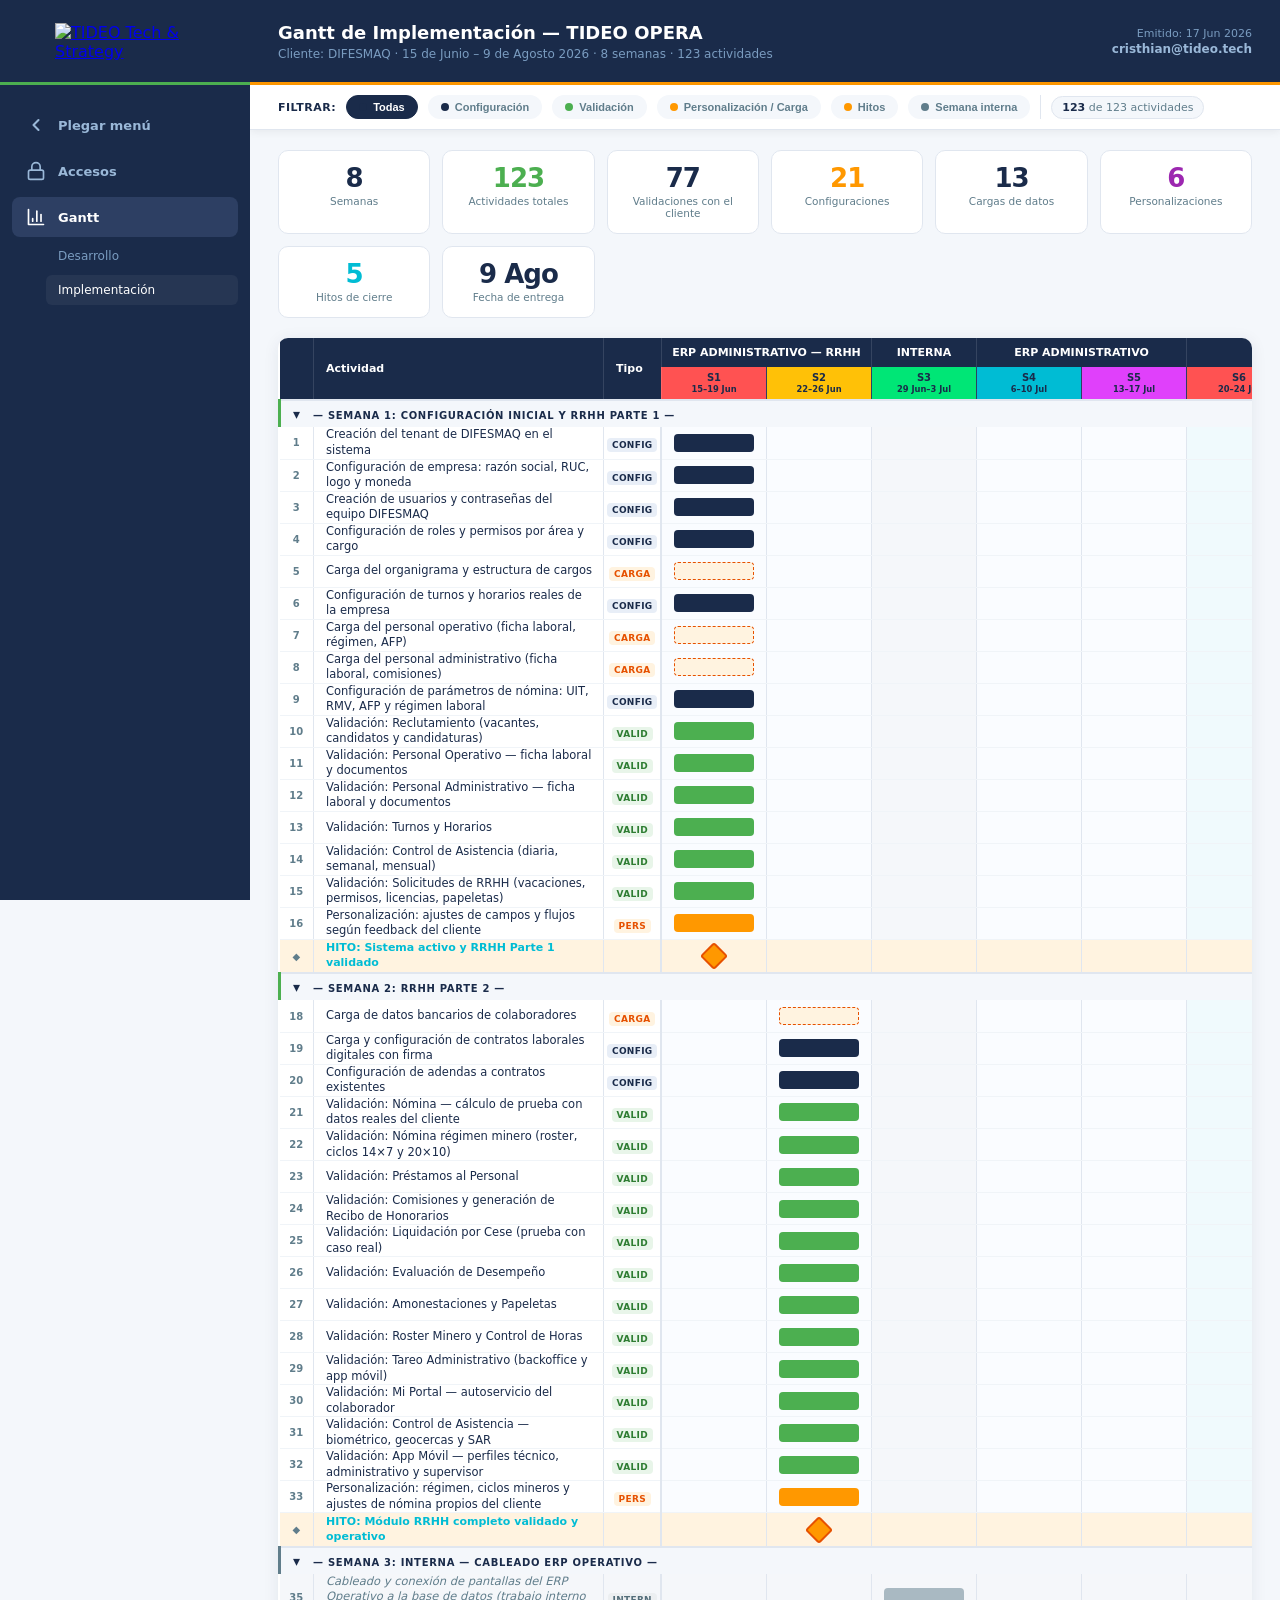
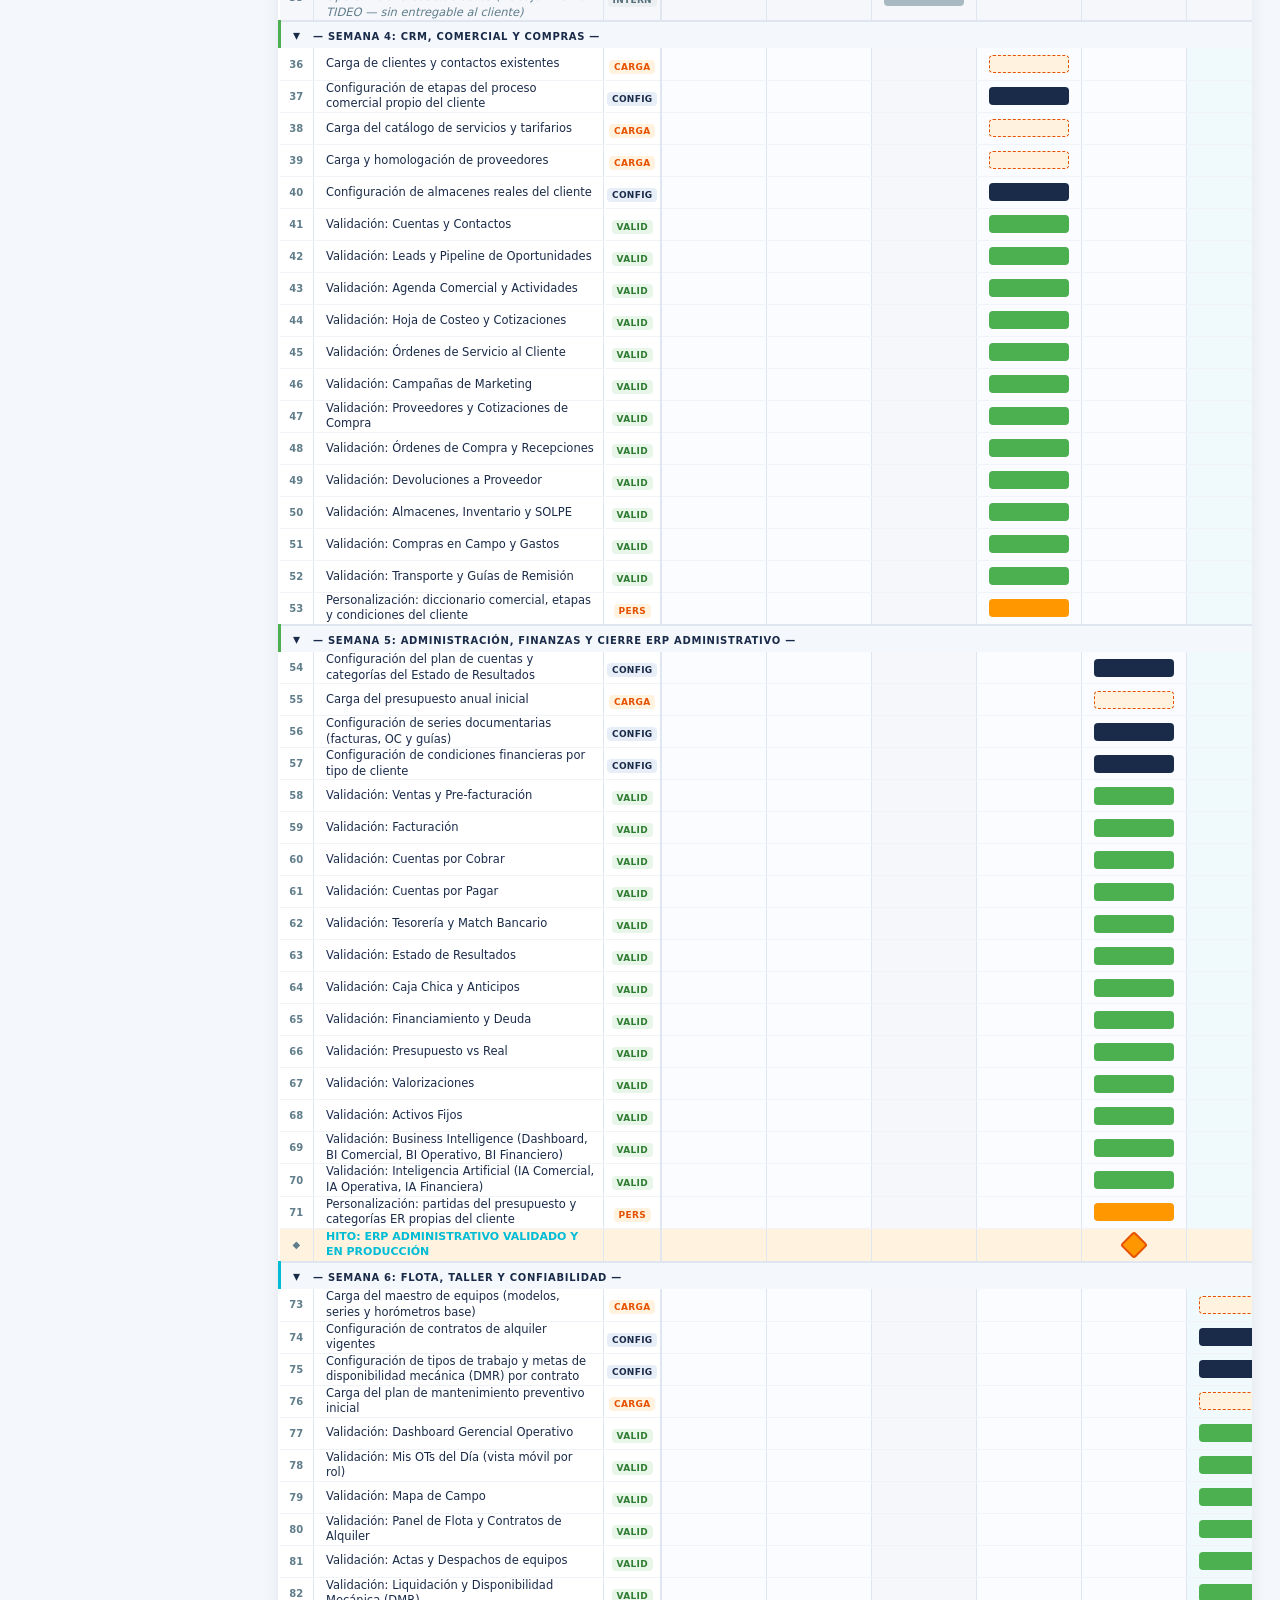
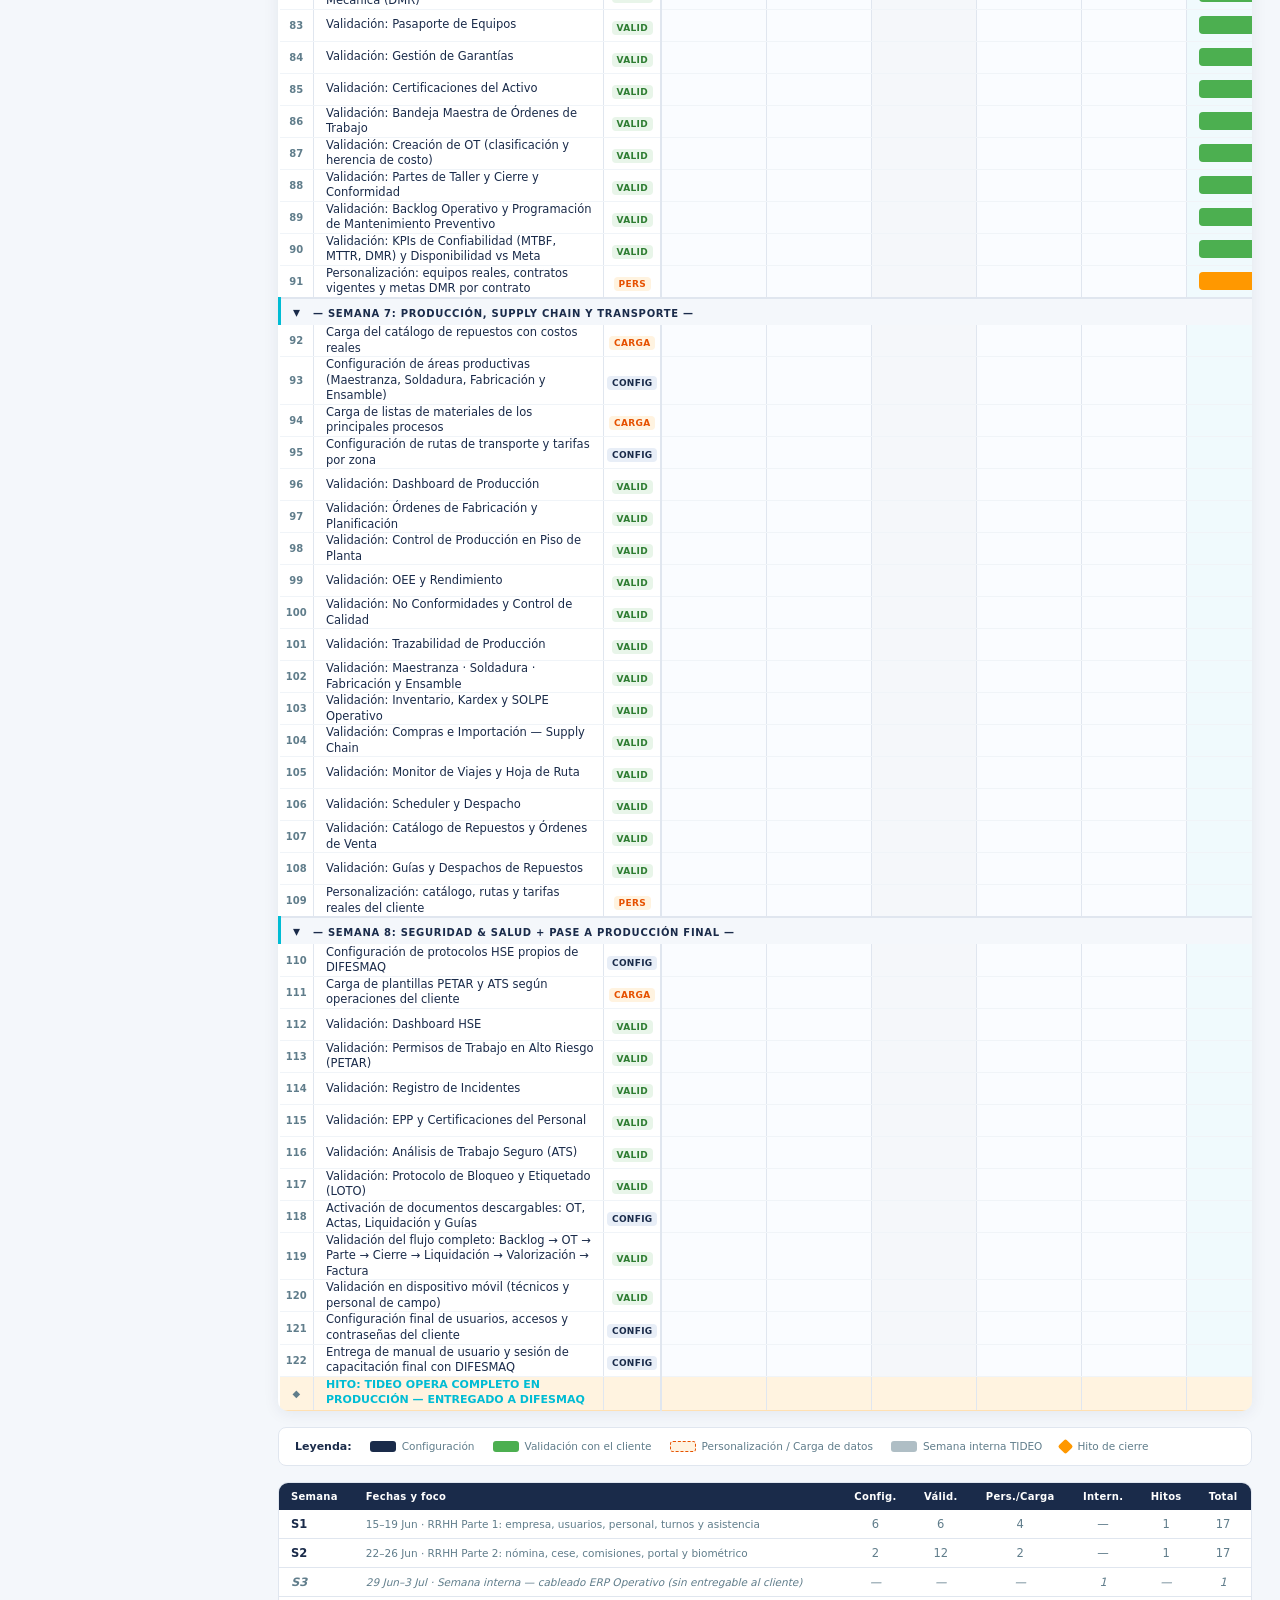
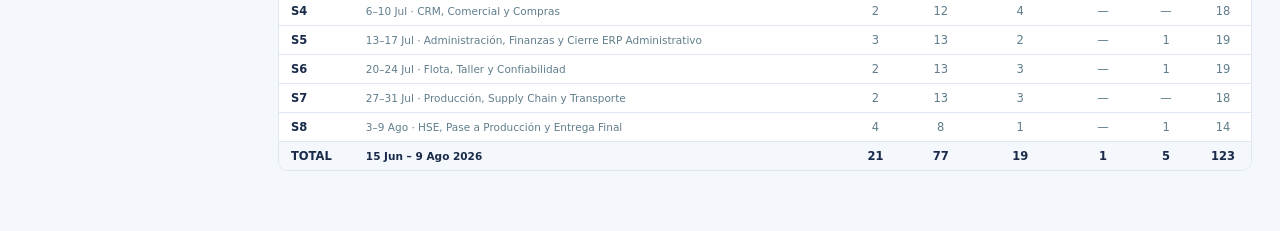
==== docs-cliente/gantt/index.html @ eeb2a09f "Make sidebar logo link to tideo.tech Clicking the TIDEO logo/isotype now opens https://www.tideo.tec" ====
<!DOCTYPE html>
<html lang="es">
<head>
    <meta charset="UTF-8">
    <meta name="viewport" content="width=device-width, initial-scale=1.0">
    <title>Gantt ERP - TIDEO</title>
    <link rel="preconnect" href="https://fonts.googleapis.com">
    <link rel="preconnect" href="https://fonts.gstatic.com" crossorigin>
    <link href="https://fonts.googleapis.com/css2?family=Plus+Jakarta+Sans:wght@400;500;600;700;800&display=swap" rel="stylesheet">
    <style>
        
        :root {
            --navy: #1A2B4A;
            --navy-mid: #243554;
            --navy-lite: #2D3F63;
            --green: #4CAF50;
            --green-lt: #E8F5E9;
            --orange: #FF9800;
            --orange-lt: #FFF3E0;
            --cyan: #00BCD4;
            --cyan-lt: #E0F7FA;
            --purple: #9C27B0;
            --purple-lt: #F3E5F5;
            --gray-bg: #F4F7FB;
            --gray-mid: #E0E6EF;
            --gray-dark: #607D8B;
            --text: #1A2B4A;
            --text-mid: #607D8B;
            --white: #FFFFFF;
            --bar-config: #1A2B4A;
            --bar-valid: #4CAF50;
            --bar-pers: #FF9800;
            --bar-carga: #FF9800;
            --bar-hito: #00BCD4;
            --bar-intern: #607D8B;
        }

        * {
            box-sizing: border-box;
            margin: 0;
            padding: 0;
        }

        body {
            font-family: -apple-system, BlinkMacSystemFont, 'Segoe UI', system-ui, sans-serif;
            background: var(--gray-bg);
            color: var(--text);
            min-height: 100vh;
            padding-left: 250px;
        }

        /* HEADER */
        .page-header {
            background: var(--navy);
            border-bottom: 3px solid var(--green);
            height: 85px;
            display: flex;
            align-items: center;
        }

        .header-inner {
            width: 100%;
            max-width: 1700px;
            margin: 0 auto;
            padding: 0 28px;
            display: flex;
            align-items: center;
            justify-content: space-between;
            gap: 16px;
        }

        .brand-name {
            font-size: 22px;
            font-weight: 800;
            color: var(--green);
            letter-spacing: -0.5px;
        }

        .brand-sub {
            font-size: 11px;
            color: #7A9CC0;
            margin-left: 4px;
        }

        .header-title {
            flex: 1;
            text-align: center;
        }

        .header-title h1 {
            font-size: 17px;
            font-weight: 700;
            color: var(--white);
        }

        .header-title p {
            font-size: 12px;
            color: #7A9CC0;
            margin-top: 3px;
        }

        .header-meta {
            text-align: right;
            font-size: 11px;
            color: #7A9CC0;
            line-height: 1.6;
        }

        /* CONTROLS */
        .controls-bar {
            background: var(--white);
            border-bottom: 1px solid var(--gray-mid);
            position: sticky;
            top: 0;
            z-index: 100;
            box-shadow: 0 2px 8px rgba(0, 0, 0, 0.06);
        }

        .controls-inner {
            max-width: 1700px;
            margin: 0 auto;
            padding: 9px 28px;
            display: flex;
            align-items: center;
            gap: 9px;
            flex-wrap: wrap;
        }

        .controls-inner label {
            font-size: 11px;
            font-weight: 600;
            color: var(--navy);
            text-transform: uppercase;
            letter-spacing: 0.5px;
        }

        .filter-btn {
            display: inline-flex;
            align-items: center;
            gap: 5px;
            padding: 4px 11px;
            border-radius: 20px;
            border: 1.5px solid transparent;
            font-size: 11px;
            font-weight: 600;
            cursor: pointer;
            transition: all .15s;
            background: var(--gray-bg);
            color: var(--text-mid);
        }

        .filter-btn .dot {
            width: 7px;
            height: 7px;
            border-radius: 50%;
            flex-shrink: 0;
        }

        .filter-btn.active {
            color: var(--white);
        }

        .filter-btn[data-type="ALL"].active {
            background: var(--navy);
            border-color: var(--navy);
        }

        .filter-btn[data-type="CONFIG"].active {
            background: var(--bar-config);
            border-color: var(--bar-config);
        }

        .filter-btn[data-type="VALID"].active {
            background: var(--bar-valid);
            border-color: var(--bar-valid);
        }

        .filter-btn[data-type="PERS"].active {
            background: var(--bar-pers);
            border-color: var(--bar-pers);
        }

        .filter-btn[data-type="HITO"].active {
            background: var(--bar-hito);
            border-color: var(--bar-hito);
        }

        .filter-btn[data-type="INTERN"].active {
            background: var(--bar-intern);
            border-color: var(--bar-intern);
        }

        .filter-btn:not(.active):hover {
            border-color: var(--gray-dark);
        }

        .sep {
            width: 1px;
            height: 22px;
            background: var(--gray-mid);
        }

        .stats-pill {
            font-size: 11px;
            color: var(--text-mid);
            background: var(--gray-bg);
            padding: 4px 10px;
            border-radius: 20px;
            border: 1px solid var(--gray-mid);
        }

        .stats-pill strong {
            color: var(--navy);
        }

        /* MAIN */
        .gantt-wrapper {
            max-width: 1700px;
            margin: 20px auto;
            padding: 0 28px 40px;
        }

        /* CARDS */
        .summary-grid {
            display: grid;
            grid-template-columns: repeat(auto-fit, minmax(140px, 1fr));
            gap: 10px;
            margin-bottom: 18px;
        }

        .summary-card {
            background: var(--white);
            border-radius: 10px;
            padding: 12px 14px;
            border: 1px solid var(--gray-mid);
            text-align: center;
        }

        .summary-card .val {
            font-size: 26px;
            font-weight: 800;
            color: var(--navy);
            letter-spacing: -1px;
            line-height: 1;
        }

        .summary-card .lbl {
            font-size: 10.5px;
            color: var(--gray-dark);
            margin-top: 4px;
            font-weight: 500;
        }

        .c-green .val {
            color: var(--green);
        }

        .c-cyan .val {
            color: var(--cyan);
        }

        .c-orange .val {
            color: var(--orange);
        }

        .c-purple .val {
            color: var(--purple);
        }

        /* GANTT SCROLL */
        .gantt-scroll {
            overflow-x: auto;
            border-radius: 10px;
            box-shadow: 0 2px 16px rgba(26, 43, 74, 0.08);
            background: var(--white);
        }

        .gantt-table {
            border-collapse: collapse;
            width: 100%;
        }

        /* THEAD — two rows, no rowspan tricks on week columns */
        .gantt-table thead tr.hdr-top th {
            color: var(--white);
            font-size: 11px;
            font-weight: 700;
            text-align: center;
            padding: 8px 5px;
            border-right: 1px solid rgba(255, 255, 255, 0.12);
            white-space: nowrap;
        }

        .gantt-table thead tr.hdr-top th.th-fixed {
            background: var(--navy);
            text-align: left;
            padding-left: 12px;
        }

        /* week group colors */
        .gantt-table thead tr.hdr-top th.g-adm {
            background: var(--navy);
        }

        .gantt-table thead tr.hdr-top th.g-int {
            background: var(--navy);
        }

        .gantt-table thead tr.hdr-top th.g-op {
            background: var(--navy);
        }

        .gantt-table thead tr.hdr-bot th {
            background: var(--navy-mid);
            color: #9AB8D8;
            font-size: 10px;
            font-weight: 600;
            text-align: center;
            padding: 5px 3px;
            border-right: 1px solid var(--navy-lite);
            border-bottom: 2px solid var(--gray-mid);
            white-space: nowrap;
            min-width: 105px;
        }

        .gantt-table thead tr.hdr-bot th.th-fixed-bot {
            text-align: left;
            padding-left: 12px;
            color: var(--white);
            min-width: auto;
        }

        .gantt-table thead tr.hdr-bot th:nth-child(1),
        .gantt-table thead tr.hdr-bot th:nth-child(6) {
            background: #FF5252;
            color: #1A2B4A;
        }

        .gantt-table thead tr.hdr-bot th:nth-child(2),
        .gantt-table thead tr.hdr-bot th:nth-child(7) {
            background: #FFC107;
            color: #1A2B4A;
        }

        .gantt-table thead tr.hdr-bot th:nth-child(3),
        .gantt-table thead tr.hdr-bot th:nth-child(8) {
            background: #00E676;
            color: #1A2B4A;
        }

        .gantt-table thead tr.hdr-bot th:nth-child(4) {
            background: #00BCD4;
            color: #1A2B4A;
        }

        .gantt-table thead tr.hdr-bot th:nth-child(5) {
            background: #E040FB;
            color: #1A2B4A;
        }

        /* SECTION ROWS */
        .gantt-table tbody tr.row-sec td {
            background: var(--gray-bg);
            font-size: 10px;
            font-weight: 700;
            color: var(--navy);
            text-transform: uppercase;
            letter-spacing: 0.7px;
            padding: 5px 12px;
            border-top: 2px solid var(--gray-mid);
            cursor: pointer;
            user-select: none;
        }

        .gantt-table tbody tr.row-sec:hover td {
            background: var(--gray-mid);
        }

        .sec-toggle {
            display: inline-block;
            width: 16px;
            font-size: 14px;
            font-weight: 900;
            margin-right: 4px;
            transition: transform .15s;
        }

        .row-sec.collapsed .sec-toggle {
            transform: rotate(-90deg);
        }

        .gantt-table tbody tr.row-sec td:first-child {
            border-left: 3px solid var(--green);
        }

        .gantt-table tbody tr.row-sec.s-op td:first-child {
            border-left-color: var(--cyan);
        }

        .gantt-table tbody tr.row-sec.s-int td:first-child {
            border-left-color: var(--bar-intern);
        }

        /* ACTIVITY ROWS */
        .gantt-table tbody tr.row-act td {
            border-bottom: 1px solid #F0F4F8;
            vertical-align: middle;
            height: 32px;
        }

        .gantt-table tbody tr.row-act:hover td {
            background: #F8FAFD;
        }

        .gantt-table tbody tr.row-hidden {
            display: none;
        }

        .gantt-table tbody tr.row-hito td {
            background: var(--cyan-lt);
            border-bottom: 1px solid #B2EBF2;
            height: 32px;
            vertical-align: middle;
        }

        .gantt-table tbody tr.row-intern td {
            background: #F5F7FA;
            border-bottom: 1px solid var(--gray-mid);
            height: 32px;
            vertical-align: middle;
        }

        /* CELLS */
        .c-num {
            width: 34px;
            text-align: center;
            font-size: 10px;
            color: var(--gray-dark);
            font-weight: 600;
            padding: 0 3px;
            border-right: 1px solid var(--gray-mid);
        }

        .c-lbl {
            min-width: 290px;
            max-width: 290px;
            width: 290px;
            padding: 0 8px 0 12px;
            font-size: 11.5px;
            color: var(--text);
            border-right: 1px solid var(--gray-mid);
            line-height: 1.35;
            white-space: normal;
            word-break: break-word;
        }

        .c-lbl.lbl-hito {
            font-weight: 700;
            color: var(--cyan);
            font-size: 11px;
        }

        .c-lbl.lbl-intern {
            font-style: italic;
            color: var(--bar-intern);
        }

        .c-type {
            width: 64px;
            text-align: center;
            padding: 0 3px;
            border-right: 2px solid var(--gray-mid);
        }

        .badge {
            display: inline-block;
            font-size: 9px;
            font-weight: 700;
            padding: 2px 5px;
            border-radius: 4px;
            letter-spacing: 0.3px;
        }

        .b-CONFIG {
            background: #E8EEF7;
            color: var(--navy);
        }

        .b-VALID {
            background: var(--green-lt);
            color: #2E7D32;
        }

        .b-PERS {
            background: var(--orange-lt);
            color: #E65100;
        }

        .b-CARGA {
            background: var(--orange-lt);
            color: #E65100;
        }

        .b-INTERN {
            background: #ECEFF1;
            color: #546E7A;
        }

        .c-wk {
            text-align: center;
            padding: 3px 5px;
            border-right: 1px solid var(--gray-mid);
        }

        .c-wk.wk-adm {
            background: #FAFCFF;
        }

        .c-wk.wk-int {
            background: #F5F7FA;
        }

        .c-wk.wk-op {
            background: #F0FAFD;
        }

        /* BARS */
        .bar {
            display: block;
            height: 16px;
            border-radius: 4px;
            margin: 0 auto;
            width: 88%;
            cursor: pointer;
            transition: opacity .14s, transform .1s;
        }

        .bar:hover {
            opacity: .8;
            transform: scaleY(1.12);
        }

        .bar-CONFIG {
            background: var(--bar-config);
        }

        .bar-VALID {
            background: var(--bar-valid);
        }

        .bar-PERS {
            background: var(--bar-pers);
        }

        .bar-CARGA {
            background: var(--orange-lt);
            border: 1.5px dashed #E65100;
        }

        .bar-INTERN {
            background: var(--bar-intern);
            opacity: .5;
            border: 1.5px dashed #607D8B;
        }

        .bar-HITO {
            background: var(--bar-hito);
            width: 18px;
            height: 18px;
            transform: rotate(45deg);
            border-radius: 3px;
            border: 2px solid #00838F;
            margin: 0 auto;
        }

        /* TOOLTIP */
        .tooltip {
            position: fixed;
            background: var(--navy);
            color: var(--white);
            font-size: 11px;
            padding: 7px 11px;
            border-radius: 7px;
            pointer-events: none;
            opacity: 0;
            transition: opacity .14s;
            z-index: 9999;
            max-width: 300px;
            line-height: 1.5;
            box-shadow: 0 4px 16px rgba(0, 0, 0, 0.25);
        }

        .tooltip.visible {
            opacity: 1;
        }

        .tt-type {
            font-size: 8.5px;
            font-weight: 700;
            letter-spacing: 0.5px;
            opacity: .7;
            text-transform: uppercase;
            margin-bottom: 2px;
        }

        .tt-name {
            font-weight: 600;
        }

        /* LEGEND */
        .legend {
            display: flex;
            align-items: center;
            gap: 16px;
            flex-wrap: wrap;
            margin-top: 14px;
            padding: 11px 14px;
            background: var(--white);
            border-radius: 8px;
            border: 1px solid var(--gray-mid);
        }

        .leg-item {
            display: flex;
            align-items: center;
            gap: 6px;
            font-size: 10.5px;
            color: var(--text-mid);
        }

        .leg-bar {
            width: 26px;
            height: 11px;
            border-radius: 3px;
            flex-shrink: 0;
        }

        .leg-carga {
            width: 26px;
            height: 11px;
            border-radius: 3px;
            border: 1.5px dashed #E65100;
            background: var(--orange-lt);
            flex-shrink: 0;
        }

        .leg-diamond {
            width: 11px;
            height: 11px;
            border-radius: 2px;
            transform: rotate(45deg);
            background: var(--bar-hito);
            flex-shrink: 0;
        }

        /* SUMMARY TABLE */
        .week-summary {
            background: var(--white);
            border-radius: 10px;
            border: 1px solid var(--gray-mid);
            overflow: hidden;
            margin-top: 14px;
        }

        .week-summary table {
            width: 100%;
            border-collapse: collapse;
            font-size: 11.5px;
        }

        .week-summary th {
            background: var(--navy);
            color: var(--white);
            padding: 7px 11px;
            text-align: center;
            font-size: 9.5px;
            font-weight: 700;
            letter-spacing: 0.3px;
        }

        .week-summary th:first-child,
        .week-summary th:nth-child(2) {
            text-align: left;
        }

        .week-summary td {
            padding: 7px 11px;
            text-align: center;
            border-bottom: 1px solid var(--gray-mid);
            color: var(--text-mid);
        }

        .week-summary td:first-child {
            text-align: left;
            font-weight: 600;
            color: var(--navy);
        }

        .week-summary td:nth-child(2) {
            text-align: left;
            font-size: 10.5px;
        }

        .week-summary tr.int-row td {
            color: var(--bar-intern);
            font-style: italic;
        }

        .week-summary tr.total-row td {
            border-bottom: none;
            background: var(--gray-bg);
            font-weight: 700;
            color: var(--navy);
        }

        .footer-bar {
            background: var(--navy);
            color: #7A9CC0;
            text-align: center;
            font-size: 11px;
            padding: 13px;
            margin-top: 28px;
        }

        .footer-bar strong {
            color: var(--white);
        }

        /* ── SIDEBAR ── */
        .sidebar {
            position: fixed;
            top: 0;
            left: 0;
            width: 250px;
            height: 100vh;
            background: var(--navy);
            z-index: 1000;
            display: flex;
            flex-direction: column;
            transition: width .2s ease;
        }
        .sidebar.collapsed {
            width: 64px;
        }
        body {
            transition: padding-left .2s ease;
        }
        body.sidebar-collapsed {
            padding-left: 64px;
        }
        .sidebar-toggle-btn {
            width: 100%;
            background: none;
            border: none;
            color: inherit;
            font: inherit;
            text-align: left;
        }
        #sidebarToggle svg {
            transition: transform .2s ease;
            flex-shrink: 0;
        }
        .sidebar.collapsed #sidebarToggle svg {
            transform: rotate(180deg);
        }
        .sidebar-brand .logo-full {
            display: block;
        }
        .sidebar-brand .logo-icon {
            display: none;
        }
        .sidebar.collapsed .menu-item .lbl,
        .sidebar.collapsed .sub-menu {
            display: none;
        }
        .sidebar.collapsed .sidebar-brand .logo-full {
            display: none;
        }
        .sidebar.collapsed .sidebar-brand .logo-icon {
            display: block;
        }
        .sidebar.collapsed .menu-item {
            justify-content: center;
            gap: 0;
        }
        .sidebar-menu .menu-item svg {
            width: 20px;
            height: 20px;
            flex-shrink: 0;
        }
        .sidebar-brand {
            height: 85px;
            padding: 0 24px;
            border-bottom: 3px solid var(--green);
            display: flex;
            justify-content: center;
            align-items: center;
        }
        .sidebar-brand .highlight {
            color: var(--green);
        }
        .sidebar-menu {
            list-style: none;
            padding: 20px 12px;
            display: flex;
            flex-direction: column;
            gap: 6px;
        }
        .menu-item {
            display: flex;
            align-items: center;
            gap: 12px;
            padding: 10px 14px;
            color: #9AB8D8;
            text-decoration: none;
            font-size: 13px;
            font-weight: 600;
            border-radius: 8px;
            transition: all 0.2s;
            cursor: pointer;
        }
        .menu-item:hover, .menu-item.active {
            background: var(--navy-lite);
            color: var(--white);
        }
        .sub-menu {
            list-style: none;
            padding: 4px 0 4px 34px;
            display: flex;
            flex-direction: column;
            gap: 4px;
        }
        .sub-menu-item {
            display: block;
            padding: 8px 12px;
            color: #7A9CC0;
            text-decoration: none;
            font-size: 12px;
            font-weight: 500;
            border-radius: 6px;
            transition: all 0.2s;
        }
        .sub-menu-item:hover, .sub-menu-item.active {
            color: var(--white);
            background: rgba(255,255,255,0.05);
        }
    
/* ---- DEV STYLES ---- */

        :root {
            --navy: #1A2B4A;
            --navy-mid: #243554;
            --navy-lite: #2D3F63;
            --green: #4CAF50;
            --green-lt: #E8F5E9;
            --orange: #FF9800;
            --orange-lt: #FFF3E0;
            --cyan: #00BCD4;
            --cyan-lt: #E0F7FA;
            --purple: #9C27B0;
            --purple-lt: #F3E5F5;
            --red: #E53935;
            --red-lt: #FFEBEE;
            --gray-bg: #F4F7FB;
            --gray-mid: #E0E6EF;
            --gray-dark: #607D8B;
            --text: #1A2B4A;
            --text-mid: #607D8B;
            --white: #FFFFFF;
            --bar-adm: #1A2B4A;
            --bar-op: #00BCD4;
            --bar-fix: #E53935;
            --bar-audit: #9C27B0;
            --bar-hito: #FF9800;
        }

        * {
            box-sizing: border-box;
            margin: 0;
            padding: 0;
        }

        body {
            font-family: -apple-system, BlinkMacSystemFont, 'Segoe UI', system-ui, sans-serif;
            background: var(--gray-bg);
            color: var(--text);
            min-height: 100vh;
            padding-left: 250px;
        }

        /* HEADER */
        .page-header {
            background: var(--navy);
            border-bottom: 3px solid var(--orange);
            height: 85px;
            display: flex;
            align-items: center;
        }

        .header-inner {
            width: 100%;
            max-width: 1700px;
            margin: 0 auto;
            padding: 0 28px;
            display: flex;
            align-items: center;
            justify-content: space-between;
            gap: 20px;
        }

        .brand-name {
            font-size: 22px;
            font-weight: 800;
            color: var(--green);
            letter-spacing: -0.5px;
        }

        .brand-sub {
            font-size: 11px;
            color: #7A9CC0;
            margin-left: 4px;
        }

        .header-title {
            flex: 1;
            text-align: center;
        }

        .header-title h1 {
            font-size: 17px;
            font-weight: 700;
            color: var(--white);
        }

        .header-title p {
            font-size: 12px;
            color: #7A9CC0;
            margin-top: 3px;
        }

        .header-meta {
            text-align: right;
            font-size: 11px;
            color: #7A9CC0;
            line-height: 1.6;
        }

        /* CONTROLS */
        .controls-bar {
            background: var(--white);
            border-bottom: 1px solid var(--gray-mid);
            position: sticky;
            top: 0;
            z-index: 100;
            box-shadow: 0 2px 8px rgba(0, 0, 0, 0.06);
        }

        .controls-inner {
            max-width: 1700px;
            margin: 0 auto;
            padding: 10px 28px;
            display: flex;
            align-items: center;
            gap: 10px;
            flex-wrap: wrap;
        }

        .controls-inner label {
            font-size: 11px;
            font-weight: 600;
            color: var(--navy);
            text-transform: uppercase;
            letter-spacing: 0.5px;
        }

        .filter-btn {
            display: inline-flex;
            align-items: center;
            gap: 6px;
            padding: 5px 12px;
            border-radius: 20px;
            border: 1.5px solid transparent;
            font-size: 11px;
            font-weight: 600;
            cursor: pointer;
            transition: all .15s;
            background: var(--gray-bg);
            color: var(--text-mid);
        }

        .filter-btn .dot {
            width: 8px;
            height: 8px;
            border-radius: 50%;
            flex-shrink: 0;
        }

        .filter-btn.active {
            color: var(--white);
        }

        .filter-btn[data-type="ALL"].active {
            background: var(--navy);
            border-color: var(--navy);
        }

        .filter-btn[data-type="ADM"].active {
            background: var(--bar-adm);
            border-color: var(--bar-adm);
        }

        .filter-btn[data-type="OP"].active {
            background: var(--bar-op);
            border-color: var(--bar-op);
        }

        .filter-btn[data-type="FIX"].active {
            background: var(--bar-fix);
            border-color: var(--bar-fix);
        }

        .filter-btn[data-type="AUDIT"].active {
            background: var(--bar-audit);
            border-color: var(--bar-audit);
        }

        .filter-btn[data-type="HITO"].active {
            background: var(--bar-hito);
            border-color: var(--bar-hito);
        }

        .filter-btn:not(.active):hover {
            border-color: var(--gray-dark);
        }

        .sep {
            width: 1px;
            height: 24px;
            background: var(--gray-mid);
        }

        .stats-pill {
            font-size: 11px;
            color: var(--text-mid);
            background: var(--gray-bg);
            padding: 4px 10px;
            border-radius: 20px;
            border: 1px solid var(--gray-mid);
        }

        .stats-pill strong {
            color: var(--navy);
        }

        /* MAIN */
        .gantt-wrapper {
            max-width: 1700px;
            margin: 20px auto;
            padding: 0 28px 40px;
        }

        /* SUMMARY CARDS */
        .summary-grid {
            display: grid;
            grid-template-columns: repeat(auto-fit, minmax(150px, 1fr));
            gap: 12px;
            margin-bottom: 20px;
        }

        .summary-card {
            background: var(--white);
            border-radius: 10px;
            padding: 14px 16px;
            border: 1px solid var(--gray-mid);
            text-align: center;
        }

        .summary-card .val {
            font-size: 26px;
            font-weight: 800;
            color: var(--navy);
            letter-spacing: -1px;
            line-height: 1;
        }

        .summary-card .lbl {
            font-size: 10.5px;
            color: var(--gray-dark);
            margin-top: 4px;
            font-weight: 500;
        }

        .c-green .val {
            color: var(--green);
        }

        .c-cyan .val {
            color: var(--cyan);
        }

        .c-orange .val {
            color: var(--orange);
        }

        .c-purple .val {
            color: var(--purple);
        }

        .c-red .val {
            color: var(--red);
        }

        /* GANTT */
        .gantt-scroll {
            overflow-x: auto;
            border-radius: 10px;
            box-shadow: 0 2px 16px rgba(26, 43, 74, 0.08);
            background: var(--white);
        }

        .gantt-table {
            min-width: 1000px;
            width: 100%;
            border-collapse: collapse;
        }

        /* THEAD — single consistent structure */
        .gantt-table thead tr.row-groups th {
            color: var(--white);
            font-size: 11px;
            font-weight: 700;
            text-align: center;
            padding: 9px 6px;
            border-right: 1px solid rgba(255, 255, 255, 0.15);
            white-space: nowrap;
            letter-spacing: 0.3px;
        }

        .gantt-table thead tr.row-groups th.th-info {
            background: var(--navy);
            text-align: left;
            padding-left: 14px;
        }

        .gantt-table thead tr.row-groups th.th-s1,
        .gantt-table thead tr.row-groups th.th-s2,
        .gantt-table thead tr.row-groups th.th-s3,
        .gantt-table thead tr.row-groups th.th-s4,
        .gantt-table thead tr.row-groups th.th-s5,
        .gantt-table thead tr.row-groups th.th-s6 {
            background: var(--navy);
        }

        .gantt-table thead tr.row-dates th {
            background: var(--navy-mid);
            color: #9AB8D8;
            font-size: 10px;
            font-weight: 600;
            text-align: center;
            padding: 6px 4px;
            border-right: 1px solid var(--navy-lite);
            border-bottom: 2px solid var(--gray-mid);
            white-space: nowrap;
        }

        .gantt-table thead tr.row-dates th.th-info-sub {
            text-align: left;
            padding-left: 14px;
            color: var(--white);
        }

        .gantt-table thead tr.row-dates th.wk-s1 {
            background: #FF5252;
            color: #1A2B4A;
        }

        .gantt-table thead tr.row-dates th.wk-s2 {
            background: #FFC107;
            color: #1A2B4A;
        }

        .gantt-table thead tr.row-dates th.wk-s3 {
            background: #00E676;
            color: #1A2B4A;
        }

        .gantt-table thead tr.row-dates th.wk-s4 {
            background: #00BCD4;
            color: #1A2B4A;
        }

        .gantt-table thead tr.row-dates th.wk-s5 {
            background: #E040FB;
            color: #1A2B4A;
        }

        .gantt-table thead tr.row-dates th.wk-s6 {
            background: #FF5252;
            color: #1A2B4A;
        }

        /* SECTION ROWS */
        .gantt-table tbody tr.row-section td {
            background: var(--gray-bg);
            font-size: 10px;
            font-weight: 700;
            color: var(--navy);
            text-transform: uppercase;
            letter-spacing: 0.8px;
            padding: 6px 14px;
            border-top: 2px solid var(--gray-mid);
            cursor: pointer;
            user-select: none;
        }

        .gantt-table tbody tr.row-section:hover td {
            background: var(--gray-mid);
        }

        .sec-toggle {
            display: inline-block;
            width: 16px;
            font-size: 14px;
            font-weight: 900;
            margin-right: 4px;
            transition: transform .15s;
        }

        .row-section.collapsed .sec-toggle {
            transform: rotate(-90deg);
        }

        .gantt-table tbody tr.row-section td:first-child {
            border-left: 3px solid var(--green);
        }

        .gantt-table tbody tr.row-section.sec-op td:first-child {
            border-left-color: var(--cyan);
        }

        .gantt-table tbody tr.row-section.sec-fix td:first-child {
            border-left-color: var(--red);
        }

        .gantt-table tbody tr.row-section.sec-audit td:first-child {
            border-left-color: var(--purple);
        }

        /* ACTIVITY ROWS */
        .gantt-table tbody tr.row-activity td {
            border-bottom: 1px solid #F0F4F8;
            vertical-align: middle;
            height: 34px;
        }

        .gantt-table tbody tr.row-activity:hover td {
            background: #F8FAFD;
        }

        .gantt-table tbody tr.row-hidden {
            display: none;
        }

        .gantt-table tbody tr.row-hito td {
            background: var(--orange-lt);
            border-bottom: 1px solid #FFE0B2;
            height: 34px;
            vertical-align: middle;
        }

        /* CELLS */
        .cell-num {
            width: 36px;
            text-align: center;
            font-size: 10px;
            color: var(--gray-dark);
            font-weight: 600;
            padding: 0 4px;
            border-right: 1px solid var(--gray-mid);
        }

        .cell-label {
            min-width: 290px;
            max-width: 290px;
            width: 290px;
            padding: 0 8px 0 12px;
            font-size: 11.5px;
            color: var(--text);
            border-right: 1px solid var(--gray-mid);
            line-height: 1.35;
            white-space: normal;
            word-break: break-word;
        }

        .cell-label.hito-label {
            font-weight: 700;
            color: var(--orange);
            font-size: 11px;
        }

        .cell-type {
            width: 68px;
            text-align: center;
            padding: 0 4px;
            border-right: 2px solid var(--gray-mid);
        }

        .type-badge {
            display: inline-block;
            font-size: 9px;
            font-weight: 700;
            padding: 2px 5px;
            border-radius: 4px;
            letter-spacing: 0.4px;
        }

        .type-ADM {
            background: #E8EEF7;
            color: var(--navy);
        }

        .type-OP {
            background: var(--cyan-lt);
            color: #00838F;
        }

        .type-FIX {
            background: var(--red-lt);
            color: #B71C1C;
        }

        .type-AUDIT {
            background: var(--purple-lt);
            color: #7B1FA2;
        }

        .cell-week {
            width: 110px;
            text-align: center;
            padding: 4px 6px;
            border-right: 1px solid var(--gray-mid);
        }

        .cell-week.wk-s1 {
            background: #F8FAFF;
        }

        .cell-week.wk-s2 {
            background: #F0FAFA;
        }

        .cell-week.wk-s3 {
            background: #FAF8FF;
        }

        .cell-week.wk-s4 {
            background: #FFF8F8;
        }

        .cell-week.wk-s5 {
            background: #FFFAF5;
        }

        .cell-week.wk-s6 {
            background: #F0FFF4;
        }

        /* BARS */
        .bar {
            display: block;
            height: 18px;
            border-radius: 4px;
            margin: 0 auto;
            width: 86%;
            transition: opacity .15s, transform .1s;
            cursor: pointer;
        }

        .bar:hover {
            opacity: .82;
            transform: scaleY(1.1);
        }

        .bar-ADM {
            background: var(--bar-adm);
        }

        .bar-OP {
            background: var(--bar-op);
        }

        .bar-FIX {
            background: var(--bar-fix);
        }

        .bar-AUDIT {
            background: var(--bar-audit);
        }

        .bar-HITO {
            background: var(--bar-hito);
            width: 20px;
            height: 20px;
            transform: rotate(45deg);
            border-radius: 3px;
            border: 2px solid #E65100;
            margin: 0 auto;
        }

        /* TOOLTIP */
        .tooltip {
            position: fixed;
            background: var(--navy);
            color: var(--white);
            font-size: 11.5px;
            padding: 8px 12px;
            border-radius: 7px;
            pointer-events: none;
            opacity: 0;
            transition: opacity .15s;
            z-index: 9999;
            max-width: 300px;
            line-height: 1.5;
            box-shadow: 0 4px 16px rgba(0, 0, 0, 0.25);
        }

        .tooltip.visible {
            opacity: 1;
        }

        .tooltip-type {
            font-size: 9px;
            font-weight: 700;
            letter-spacing: 0.5px;
            opacity: .7;
            text-transform: uppercase;
            margin-bottom: 3px;
        }

        .tooltip-name {
            font-weight: 600;
        }

        /* LEGEND */
        .legend {
            display: flex;
            align-items: center;
            gap: 18px;
            flex-wrap: wrap;
            margin-top: 16px;
            padding: 12px 16px;
            background: var(--white);
            border-radius: 8px;
            border: 1px solid var(--gray-mid);
        }

        .legend-item {
            display: flex;
            align-items: center;
            gap: 7px;
            font-size: 11px;
            color: var(--text-mid);
        }

        .legend-bar {
            width: 28px;
            height: 12px;
            border-radius: 3px;
            flex-shrink: 0;
        }

        .legend-diamond {
            width: 12px;
            height: 12px;
            border-radius: 2px;
            transform: rotate(45deg);
            flex-shrink: 0;
            background: var(--bar-hito);
        }

        /* WEEK SUMMARY TABLE */
        .week-summary {
            background: var(--white);
            border-radius: 10px;
            border: 1px solid var(--gray-mid);
            overflow: hidden;
            margin-top: 16px;
        }

        .week-summary table {
            width: 100%;
            border-collapse: collapse;
            font-size: 11.5px;
        }

        .week-summary th {
            background: var(--navy);
            color: var(--white);
            padding: 8px 12px;
            text-align: center;
            font-size: 10px;
            font-weight: 700;
            letter-spacing: 0.3px;
        }

        .week-summary th:first-child,
        .week-summary th:nth-child(2) {
            text-align: left;
        }

        .week-summary td {
            padding: 7px 12px;
            text-align: center;
            border-bottom: 1px solid var(--gray-mid);
            color: var(--text-mid);
        }

        .week-summary td:first-child {
            text-align: left;
            font-weight: 600;
            color: var(--navy);
        }

        .week-summary td:nth-child(2) {
            text-align: left;
            font-size: 10.5px;
        }

        .week-summary tr:last-child td {
            border-bottom: none;
            background: var(--gray-bg);
            font-weight: 700;
            color: var(--navy);
        }

        .footer-bar {
            background: var(--navy);
            color: #7A9CC0;
            text-align: center;
            font-size: 11px;
            padding: 14px;
            margin-top: 32px;
        }

        .footer-bar strong {
            color: var(--white);
        }

        /* ── SIDEBAR ── */
        .sidebar {
            position: fixed;
            top: 0;
            left: 0;
            width: 250px;
            height: 100vh;
            background: var(--navy);
            z-index: 1000;
            display: flex;
            flex-direction: column;
            transition: width .2s ease;
        }
        .sidebar.collapsed {
            width: 64px;
        }
        body {
            transition: padding-left .2s ease;
        }
        body.sidebar-collapsed {
            padding-left: 64px;
        }
        .sidebar-toggle-btn {
            width: 100%;
            background: none;
            border: none;
            color: inherit;
            font: inherit;
            text-align: left;
        }
        #sidebarToggle svg {
            transition: transform .2s ease;
            flex-shrink: 0;
        }
        .sidebar.collapsed #sidebarToggle svg {
            transform: rotate(180deg);
        }
        .sidebar-brand .logo-full {
            display: block;
        }
        .sidebar-brand .logo-icon {
            display: none;
        }
        .sidebar.collapsed .menu-item .lbl,
        .sidebar.collapsed .sub-menu {
            display: none;
        }
        .sidebar.collapsed .sidebar-brand .logo-full {
            display: none;
        }
        .sidebar.collapsed .sidebar-brand .logo-icon {
            display: block;
        }
        .sidebar.collapsed .menu-item {
            justify-content: center;
            gap: 0;
        }
        .sidebar-menu .menu-item svg {
            width: 20px;
            height: 20px;
            flex-shrink: 0;
        }
        .sidebar-brand {
            height: 85px;
            padding: 0 24px;
            border-bottom: 3px solid var(--orange);
            display: flex;
            justify-content: center;
            align-items: center;
        }
        .sidebar-brand .highlight {
            color: var(--green);
        }
        .sidebar-menu {
            list-style: none;
            padding: 20px 12px;
            display: flex;
            flex-direction: column;
            gap: 6px;
        }
        .menu-item {
            display: flex;
            align-items: center;
            gap: 12px;
            padding: 10px 14px;
            color: #9AB8D8;
            text-decoration: none;
            font-size: 13px;
            font-weight: 600;
            border-radius: 8px;
            transition: all 0.2s;
            cursor: pointer;
        }
        .menu-item:hover, .menu-item.active {
            background: var(--navy-lite);
            color: var(--white);
        }
        .sub-menu {
            list-style: none;
            padding: 4px 0 4px 34px;
            display: flex;
            flex-direction: column;
            gap: 4px;
        }
        .sub-menu-item {
            display: block;
            padding: 8px 12px;
            color: #7A9CC0;
            text-decoration: none;
            font-size: 12px;
            font-weight: 500;
            border-radius: 6px;
            transition: all 0.2s;
        }
        .sub-menu-item:hover, .sub-menu-item.active {
            color: var(--white);
            background: rgba(255,255,255,0.05);
        }
    
        
        /* SPA Toggles */
        .spa-view { display: none; }
        .spa-view.active { display: block; }
    </style>
</head>
<body>
    <div class="app-container">
        <aside class="sidebar">
        <div class="sidebar-brand" style="padding: 20px 24px 18px; border-bottom: 3px solid var(--green); display: flex; justify-content: center; align-items: center;">
            <a href="https://www.tideo.tech/" target="_blank" rel="noopener" style="display: flex; align-items: center;">
                <img src="logo.png" alt="TIDEO Tech & Strategy" class="logo-full" style="width: 140px; height: auto;">
                <img src="logo-icon.png" alt="TIDEO" class="logo-icon" style="width: 28px; height: auto;">
            </a>
        </div>
        <ul class="sidebar-menu">
            <li>
                <button class="menu-item sidebar-toggle-btn" id="sidebarToggle" aria-label="Plegar/desplegar menú" title="Plegar/desplegar menú">
                    <svg width="16" height="16" viewBox="0 0 24 24" fill="none" stroke="currentColor" stroke-width="2.5" stroke-linecap="round" stroke-linejoin="round"><polyline points="15 18 9 12 15 6"></polyline></svg>
                    <span class="lbl">Plegar menú</span>
                </button>
            </li>
            <li>
                <a href="#" class="menu-item">
                    <svg width="16" height="16" fill="none" stroke="currentColor" stroke-width="2" stroke-linecap="round" stroke-linejoin="round" viewBox="0 0 24 24"><rect x="3" y="11" width="18" height="11" rx="2" ry="2"></rect><path d="M7 11V7a5 5 0 0 1 10 0v4"></path></svg>
                    <span class="lbl">Accesos</span>
                </a>
            </li>
            <li class="menu-group">
                <div class="menu-item active">
                    <svg width="16" height="16" fill="none" stroke="currentColor" stroke-width="2" stroke-linecap="round" stroke-linejoin="round" viewBox="0 0 24 24"><path d="M3 3v18h18"></path><path d="M18 17V9"></path><path d="M13 17V5"></path><path d="M8 17v-3"></path></svg>
                    <span class="lbl">Gantt</span>
                </div>
                <ul class="sub-menu">
                    <li><a href="#" onclick="switchView('desarrollo'); return false;" id="nav-des" class="sub-menu-item">Desarrollo</a></li>
                    <li><a href="#" class="sub-menu-item" onclick="switchView('implementacion'); return false;" id="nav-imp">Implementación</a></li>
                </ul>
            </li>
        </ul>
    </aside>

        <div class="page-content" style="flex:1;">
            <!-- Header -->
            <header class="page-header">
                <div class="header-inner">
                    <div>
                        <h1 class="page-title" id="main-title" style="font-size:18px;font-weight:700;color:#fff;">Gantt de Implementación — TIDEO OPERA</h1>
                        <div class="page-subtitle" id="main-subtitle" style="font-size:12px;color:#7A9CC0;margin-top:4px;">Cliente: DIFESMAQ · 15 de Junio – 9 de Agosto 2026 · 8 semanas · 123 actividades</div>
                    </div>
                    <div style="text-align: right;">
                        <div style="font-size: 11px; color: #7A9CC0; margin-bottom: 2px;">Emitido: 17 Jun 2026</div>
                        <div style="font-size: 12px; font-weight: 600; color: #9AB8D8;">cristhian@tideo.tech</div>
                    </div>
                </div>
            </header>

            <!-- VIEW: DESARROLLO -->
            <div id="view-desarrollo" class="spa-view">
                <div class="controls-bar">
        <div class="controls-inner">
            <label>Filtrar:</label>
            <button class="filter-btn active" data-type="ALL"><span class="dot"
                    style="background:var(--navy)"></span>Todas</button>
            <button class="filter-btn" data-type="ADM"><span class="dot" style="background:var(--bar-adm)"></span>ERP
                Administrativo</button>
            <button class="filter-btn" data-type="OP"><span class="dot" style="background:var(--bar-op)"></span>ERP
                Operativo</button>
            <button class="filter-btn" data-type="FIX"><span class="dot"
                    style="background:var(--bar-fix)"></span>Correcciones</button>
            <button class="filter-btn" data-type="AUDIT"><span class="dot"
                    style="background:var(--bar-audit)"></span>Auditorías</button>
            <button class="filter-btn" data-type="HITO"><span class="dot"
                    style="background:var(--bar-hito)"></span>Hitos</button>
            <div class="sep"></div>
            <span class="stats-pill" id="stats-pill-dev"><strong>139</strong> de 139 actividades</span>
        </div>
    </div>
<div class="gantt-wrapper">

        <div class="summary-grid">
            <div class="summary-card">
                <div class="val">6</div>
                <div class="lbl">Semanas de desarrollo</div>
            </div>
            <div class="summary-card c-green">
                <div class="val">139</div>
                <div class="lbl">Actividades totales</div>
            </div>
            <div class="summary-card c-cyan">
                <div class="val">~74</div>
                <div class="lbl">Módulos ERP Administrativo</div>
            </div>
            <div class="summary-card">
                <div class="val">48</div>
                <div class="lbl">Módulos ERP Operativo</div>
            </div>
            <div class="summary-card c-orange">
                <div class="val">253</div>
                <div class="lbl">Tablas de base de datos</div>
            </div>
            <div class="summary-card c-red">
                <div class="val">5</div>
                <div class="lbl">Hitos de cierre</div>
            </div>
            <div class="summary-card c-purple">
                <div class="val">5</div>
                <div class="lbl">Fases ERP Operativo</div>
            </div>
        </div>

        <div class="gantt-scroll">
            <table class="gantt-table" id="ganttTableDev">
                <thead>
                    <!-- ROW 1: group labels spanning weeks -->
                    <tr class="row-groups">
                        <th class="th-info" style="min-width:36px" rowspan="2"></th>
                        <th class="th-info" style="min-width:220px" rowspan="2">Actividad</th>
                        <th class="th-info" style="width:68px" rowspan="2">Tipo</th>
                        <th class="th-s1">SEMANA 1</th>
                        <th class="th-s2">SEMANA 2</th>
                        <th class="th-s3">SEMANA 3</th>
                        <th class="th-s4">SEMANA 4</th>
                        <th class="th-s5">SEMANA 5</th>
                        <th class="th-s6">SEMANA 6</th>
                    </tr>
                    <!-- ROW 2: date labels -->
                    <tr class="row-dates">
                        <th class="wk-s1" style="min-width:110px">04–10 May<br><small>Base · CRM · Finanzas</small></th>
                        <th class="wk-s2" style="min-width:110px">11–17 May<br><small>Roles · CRM Real · API</small>
                        </th>
                        <th class="wk-s3" style="min-width:110px">18–24 May<br><small>Nómina · RRHH Core</small></th>
                        <th class="wk-s4" style="min-width:110px">25–31 May<br><small>Compras · WMS · Op. F1</small>
                        </th>
                        <th class="wk-s5" style="min-width:110px">01–07 Jun<br><small>RRHH Olas · App Móvil · Op.
                                F2–4</small></th>
                        <th class="wk-s6" style="min-width:110px">08–14 Jun<br><small>Nómina Final · Op. F5 ·
                                Validación</small></th>
                    </tr>
                </thead>
                <tbody id="ganttBodyDev"></tbody>
            </table>
        </div>

        <div class="legend">
            <strong style="font-size:11px;color:var(--navy)">Leyenda:</strong>
            <div class="legend-item">
                <div class="legend-bar" style="background:var(--bar-adm)"></div>ERP Administrativo
            </div>
            <div class="legend-item">
                <div class="legend-bar" style="background:var(--bar-op)"></div>ERP Operativo
            </div>
            <div class="legend-item">
                <div class="legend-bar" style="background:var(--bar-fix)"></div>Corrección técnica
            </div>
            <div class="legend-item">
                <div class="legend-bar" style="background:var(--bar-audit)"></div>Auditoría / Documentación
            </div>
            <div class="legend-item">
                <div class="legend-diamond"></div>Hito de cierre
            </div>
        </div>

        <div class="week-summary">
            <table>
                <thead>
                    <tr>
                        <th>Semana</th>
                        <th>Fechas y foco</th>
                        <th>ERP Adm.</th>
                        <th>ERP Op.</th>
                        <th>Correc.</th>
                        <th>Auditoría</th>
                        <th>Hitos</th>
                        <th>Total</th>
                    </tr>
                </thead>
                <tbody>
                    <tr>
                        <td>S1</td>
                        <td>04–10 May · Base del sistema, CRM, Finanzas fundacionales</td>
                        <td>18</td>
                        <td>—</td>
                        <td>—</td>
                        <td>—</td>
                        <td>1</td>
                        <td>19</td>
                    </tr>
                    <tr>
                        <td>S2</td>
                        <td>11–17 May · Roles jerárquicos, CRM persistente, API Keys, RRHH base</td>
                        <td>14</td>
                        <td>—</td>
                        <td>2</td>
                        <td>—</td>
                        <td>1</td>
                        <td>17</td>
                    </tr>
                    <tr>
                        <td>S3</td>
                        <td>18–24 May · Motor de nómina Perú, Evaluación Desempeño, Cese, Tareo</td>
                        <td>14</td>
                        <td>—</td>
                        <td>—</td>
                        <td>—</td>
                        <td>1</td>
                        <td>15</td>
                    </tr>
                    <tr>
                        <td>S4</td>
                        <td>25–31 May · Compras E2E, Inventario, Transporte + ERP Operativo Fase 1</td>
                        <td>17</td>
                        <td>11</td>
                        <td>3</td>
                        <td>—</td>
                        <td>1</td>
                        <td>32</td>
                    </tr>
                    <tr>
                        <td>S5</td>
                        <td>01–07 Jun · RRHH Olas 2–5, Biométrico, App Móvil + ERP Operativo Fases 2–4</td>
                        <td>17</td>
                        <td>16</td>
                        <td>—</td>
                        <td>—</td>
                        <td>—</td>
                        <td>33</td>
                    </tr>
                    <tr>
                        <td>S6</td>
                        <td>08–14 Jun · Nómina Final, Contratos digitales + ERP Operativo Fase 5 + Validación</td>
                        <td>9</td>
                        <td>8</td>
                        <td>2</td>
                        <td>3</td>
                        <td>1</td>
                        <td>23</td>
                    </tr>
                    <tr>
                        <td>TOTAL</td>
                        <td>04 May – 14 Jun 2026</td>
                        <td>89</td>
                        <td>35</td>
                        <td>7</td>
                        <td>3</td>
                        <td>5</td>
                        <td>139</td>
                    </tr>
                </tbody>
            </table>
        </div>
    </div>
            </div>

            <!-- VIEW: IMPLEMENTACION -->
            <div id="view-implementacion" class="spa-view active">
                <div class="controls-bar">
        <div class="controls-inner">
            <label>Filtrar:</label>
            <button class="filter-btn active" data-type="ALL"><span class="dot"
                    style="background:var(--navy)"></span>Todas</button>
            <button class="filter-btn" data-type="CONFIG"><span class="dot"
                    style="background:var(--bar-config)"></span>Configuración</button>
            <button class="filter-btn" data-type="VALID"><span class="dot"
                    style="background:var(--bar-valid)"></span>Validación</button>
            <button class="filter-btn" data-type="PERS"><span class="dot"
                    style="background:var(--bar-pers)"></span>Personalización / Carga</button>
            <button class="filter-btn" data-type="HITO"><span class="dot"
                    style="background:var(--bar-hito)"></span>Hitos</button>
            <button class="filter-btn" data-type="INTERN"><span class="dot"
                    style="background:var(--bar-intern)"></span>Semana interna</button>
            <div class="sep"></div>
            <span class="stats-pill" id="stats-pill-imp"><strong>123</strong> de 123 actividades</span>
        </div>
    </div>
<div class="gantt-wrapper">

        <div class="summary-grid">
            <div class="summary-card">
                <div class="val">8</div>
                <div class="lbl">Semanas</div>
            </div>
            <div class="summary-card c-green">
                <div class="val">123</div>
                <div class="lbl">Actividades totales</div>
            </div>
            <div class="summary-card">
                <div class="val">77</div>
                <div class="lbl">Validaciones con el cliente</div>
            </div>
            <div class="summary-card c-orange">
                <div class="val">21</div>
                <div class="lbl">Configuraciones</div>
            </div>
            <div class="summary-card">
                <div class="val">13</div>
                <div class="lbl">Cargas de datos</div>
            </div>
            <div class="summary-card c-purple">
                <div class="val">6</div>
                <div class="lbl">Personalizaciones</div>
            </div>
            <div class="summary-card c-cyan">
                <div class="val">5</div>
                <div class="lbl">Hitos de cierre</div>
            </div>
            <div class="summary-card">
                <div class="val">9 Ago</div>
                <div class="lbl">Fecha de entrega</div>
            </div>
        </div>

        <div class="gantt-scroll">
            <table class="gantt-table" id="ganttTableImp">
                <thead>
                    <!-- ROW 1: group headers -->
                    <tr class="hdr-top">
                        <th class="th-fixed" style="min-width:34px" rowspan="2"></th>
                        <th class="th-fixed" style="min-width:220px" rowspan="2">Actividad</th>
                        <th class="th-fixed" style="width:64px" rowspan="2">Tipo</th>
                        <th class="g-adm" colspan="2">ERP ADMINISTRATIVO — RRHH</th>
                        <th class="g-int" colspan="1">INTERNA</th>
                        <th class="g-adm" colspan="2">ERP ADMINISTRATIVO</th>
                        <th class="g-op" colspan="3">ERP OPERATIVO</th>
                    </tr>
                    <!-- ROW 2: week date labels — 8 week columns -->
                    <tr class="hdr-bot">
                        <th class="wk-adm">S1<br><small>15–19 Jun</small></th>
                        <th class="wk-adm">S2<br><small>22–26 Jun</small></th>
                        <th class="wk-int">S3<br><small>29 Jun–3 Jul</small></th>
                        <th class="wk-adm">S4<br><small>6–10 Jul</small></th>
                        <th class="wk-adm">S5<br><small>13–17 Jul</small></th>
                        <th class="wk-op">S6<br><small>20–24 Jul</small></th>
                        <th class="wk-op">S7<br><small>27–31 Jul</small></th>
                        <th class="wk-op">S8<br><small>3–9 Ago</small></th>
                    </tr>
                </thead>
                <tbody id="ganttBodyImp"></tbody>
            </table>
        </div>

        <div class="legend">
            <strong style="font-size:11px;color:var(--navy)">Leyenda:</strong>
            <div class="leg-item">
                <div class="leg-bar" style="background:var(--bar-config)"></div>Configuración
            </div>
            <div class="leg-item">
                <div class="leg-bar" style="background:var(--bar-valid)"></div>Validación con el cliente
            </div>
            <div class="leg-item">
                <div class="leg-carga"></div>Personalización / Carga de datos
            </div>
            <div class="leg-item">
                <div class="leg-bar" style="background:var(--bar-intern);opacity:.5"></div>Semana interna TIDEO
            </div>
            <div class="leg-item">
                <div class="leg-diamond"></div>Hito de cierre
            </div>
        </div>

        <div class="week-summary">
            <table>
                <thead>
                    <tr>
                        <th>Semana</th>
                        <th>Fechas y foco</th>
                        <th>Config.</th>
                        <th>Válid.</th>
                        <th>Pers./Carga</th>
                        <th>Intern.</th>
                        <th>Hitos</th>
                        <th>Total</th>
                    </tr>
                </thead>
                <tbody>
                    <tr>
                        <td>S1</td>
                        <td>15–19 Jun · RRHH Parte 1: empresa, usuarios, personal, turnos y asistencia</td>
                        <td>6</td>
                        <td>6</td>
                        <td>4</td>
                        <td>—</td>
                        <td>1</td>
                        <td>17</td>
                    </tr>
                    <tr>
                        <td>S2</td>
                        <td>22–26 Jun · RRHH Parte 2: nómina, cese, comisiones, portal y biométrico</td>
                        <td>2</td>
                        <td>12</td>
                        <td>2</td>
                        <td>—</td>
                        <td>1</td>
                        <td>17</td>
                    </tr>
                    <tr class="int-row">
                        <td>S3</td>
                        <td>29 Jun–3 Jul · Semana interna — cableado ERP Operativo (sin entregable al cliente)</td>
                        <td>—</td>
                        <td>—</td>
                        <td>—</td>
                        <td>1</td>
                        <td>—</td>
                        <td>1</td>
                    </tr>
                    <tr>
                        <td>S4</td>
                        <td>6–10 Jul · CRM, Comercial y Compras</td>
                        <td>2</td>
                        <td>12</td>
                        <td>4</td>
                        <td>—</td>
                        <td>—</td>
                        <td>18</td>
                    </tr>
                    <tr>
                        <td>S5</td>
                        <td>13–17 Jul · Administración, Finanzas y Cierre ERP Administrativo</td>
                        <td>3</td>
                        <td>13</td>
                        <td>2</td>
                        <td>—</td>
                        <td>1</td>
                        <td>19</td>
                    </tr>
                    <tr>
                        <td>S6</td>
                        <td>20–24 Jul · Flota, Taller y Confiabilidad</td>
                        <td>2</td>
                        <td>13</td>
                        <td>3</td>
                        <td>—</td>
                        <td>1</td>
                        <td>19</td>
                    </tr>
                    <tr>
                        <td>S7</td>
                        <td>27–31 Jul · Producción, Supply Chain y Transporte</td>
                        <td>2</td>
                        <td>13</td>
                        <td>3</td>
                        <td>—</td>
                        <td>—</td>
                        <td>18</td>
                    </tr>
                    <tr>
                        <td>S8</td>
                        <td>3–9 Ago · HSE, Pase a Producción y Entrega Final</td>
                        <td>4</td>
                        <td>8</td>
                        <td>1</td>
                        <td>—</td>
                        <td>1</td>
                        <td>14</td>
                    </tr>
                    <tr class="total-row">
                        <td>TOTAL</td>
                        <td>15 Jun – 9 Ago 2026</td>
                        <td>21</td>
                        <td>77</td>
                        <td>19</td>
                        <td>1</td>
                        <td>5</td>
                        <td>123</td>
                    </tr>
                </tbody>
            </table>
        </div>
    </div>
            </div>
        </div>
    </div>

    <script>
        function switchView(viewName) {
            document.getElementById('nav-des').classList.remove('active');
            document.getElementById('nav-imp').classList.remove('active');
            
            if(viewName === 'desarrollo') document.getElementById('nav-des').classList.add('active');
            if(viewName === 'implementacion') document.getElementById('nav-imp').classList.add('active');
            
            document.getElementById('view-desarrollo').classList.remove('active');
            document.getElementById('view-implementacion').classList.remove('active');
            
            document.getElementById('view-' + viewName).classList.add('active');
            
            const titleEl = document.getElementById('main-title');
            const subEl = document.getElementById('main-subtitle');
            
            if(viewName === 'desarrollo') {
                titleEl.textContent = 'Gantt de Desarrollo — TIDEO OPERA';
                subEl.textContent = 'Cliente: DIFESMAQ · 04 de Mayo – 14 de Junio 2026 · 6 semanas · 139 actividades';
                if (window.renderGanttDev) window.renderGanttDev(); 
            } else {
                titleEl.textContent = 'Gantt de Implementación — TIDEO OPERA';
                subEl.textContent = 'Cliente: DIFESMAQ · 15 de Junio – 9 de Agosto 2026 · 8 semanas · 123 actividades';
                if (window.renderGanttImp) window.renderGanttImp();
            }
        }

        const devModule = (function() {
            
        // weeks array: [S1, S2, S3, S4, S5, S6]
        // index:        0   1   2   3   4   5
        const WK_LABELS = [
            'S1 · 04–10 May', 'S2 · 11–17 May', 'S3 · 18–24 May',
            'S4 · 25–31 May', 'S5 · 01–07 Jun', 'S6 · 08–14 Jun'
        ];
        const WK_CLS = ['wk-s1', 'wk-s2', 'wk-s3', 'wk-s4', 'wk-s5', 'wk-s6'];
        const TYPE_LABELS = {
            ADM: 'ERP Administrativo', OP: 'ERP Operativo',
            FIX: 'Corrección técnica', AUDIT: 'Auditoría / Documentación', HITO: 'Hito de cierre'
        };

        const SECTIONS = {
            SEC_BASE: { label: '— BASE DEL SISTEMA · PLATAFORMA SaaS —', cls: '' },
            SEC_CRM: { label: '— CRM Y MÓDULOS COMERCIALES —', cls: '' },
            SEC_FIN1: { label: '— FINANZAS Y OPERACIONES BASE —', cls: '' },
            SEC_ROLES: { label: '— ROLES, PERMISOS Y SEGURIDAD —', cls: '' },
            SEC_CRM2: { label: '— CRM CON PERSISTENCIA REAL —', cls: '' },
            SEC_API: { label: '— INTEGRACIONES Y RRHH BASE —', cls: '' },
            SEC_NOM: { label: '— MOTOR DE NÓMINA PERÚ —', cls: '' },
            SEC_RRHH: { label: '— RRHH CORE: EVALUACIÓN, CESE Y TAREO —', cls: '' },
            SEC_COMP: { label: '— COMPRAS DE EXTREMO A EXTREMO —', cls: '' },
            SEC_WMS: { label: '— INVENTARIO, TRANSPORTE Y FINANZAS AVANZADAS —', cls: '' },
            SEC_OP1: { label: '— ERP OPERATIVO · INVESTIGACIÓN Y FASE 1 (13 pantallas) —', cls: 'sec-op' },
            SEC_RRHH2: { label: '— RRHH OLAS 2–5 · BIOMÉTRICO · GEOCERCAS —', cls: '' },
            SEC_MOBILE: { label: '— APP MÓVIL DE CAMPO —', cls: '' },
            SEC_OP2: { label: '— ERP OPERATIVO · FASES 2–4 (22 pantallas) —', cls: 'sec-op' },
            SEC_NOM2: { label: '— NÓMINA FASES 2–3 · CONTRATOS DIGITALES —', cls: '' },
            SEC_OP3: { label: '— ERP OPERATIVO · FASE 5: CAMPO, TRANSPORTE Y HSE (9 pantallas) —', cls: 'sec-op' },
            SEC_AUDIT: { label: '— AUDITORÍAS TÉCNICAS Y VALIDACIÓN INICIAL CON USUARIOS —', cls: 'sec-audit' },
        };

        const ROWS = [
            // ── SEMANA 1 (04–10 May) ──────────────────────────────────────────────────
            { section: 'SEC_BASE' },
            { id: 1, label: 'Diseño del modelo de aislamiento de datos entre empresas clientes', type: 'ADM', weeks: [1, 0, 0, 0, 0, 0] },
            { id: 2, label: 'Alta de empresas desde panel Superadmin con creación de administrador inicial (migr. 019)', type: 'ADM', weeks: [1, 0, 0, 0, 0, 0] },
            { id: 3, label: 'Niveles de acceso: Superadmin TIDEO, Administrador de empresa, Usuario, Usuario de campo', type: 'ADM', weeks: [1, 0, 0, 0, 0, 0] },
            { id: 4, label: 'Bypass global Superadmin en seguridad de datos — acceso a cualquier pantalla de cualquier empresa (migr. 021–022)', type: 'ADM', weeks: [1, 0, 0, 0, 0, 0] },
            { id: 5, label: 'Pantalla Empresas / Tenants con métricas operativas reales desde base de datos', type: 'ADM', weeks: [1, 0, 0, 0, 0, 0] },

            { section: 'SEC_CRM' },
            { id: 6, label: 'Hoja de Costeo: borrador → revisión → aprobada → cotización pre-rellenada con versionado (migr. 020, 023)', type: 'ADM', weeks: [1, 0, 0, 0, 0, 0] },
            { id: 7, label: 'Agenda Comercial: vistas mes/semana/día/lista; evento realizado genera Actividad automática vinculada al cliente (migr. 016)', type: 'ADM', weeks: [1, 0, 0, 0, 0, 0] },
            { id: 8, label: 'Actividades Comerciales: tablero Kanban con persistencia de estado (migr. 017)', type: 'ADM', weeks: [1, 0, 0, 0, 0, 0] },
            { id: 9, label: 'Pipeline: historial completo por oportunidad con navegación directa a agenda, actividades, hoja de costeo', type: 'ADM', weeks: [1, 0, 0, 0, 0, 0] },
            { id: 10, label: 'Hardening de seguridad en todas las tablas CRM + Comercial (migr. 018)', type: 'ADM', weeks: [1, 0, 0, 0, 0, 0] },

            { section: 'SEC_FIN1' },
            { id: 11, label: 'Flujo de cliente definido: Lead → Cuenta → Contacto → Oportunidad (Lead siempre primero)', type: 'ADM', weeks: [1, 0, 0, 0, 0, 0] },
            { id: 12, label: 'Formulario de Lead con RUC, Razón Social e Industria; Proveedores con ciclo de vida (Potencial → Homologado → Bloqueado)', type: 'ADM', weeks: [1, 0, 0, 0, 0, 0] },
            { id: 13, label: 'Módulo Financiamiento y Deuda: amortización automática, intereses al Estado de Resultados, reporte de deuda a 12 meses', type: 'ADM', weeks: [1, 0, 0, 0, 0, 0] },
            { id: 14, label: 'Nómina Básica base: AFP/ONP, IR 5ta, cargas empresa, boleta PDF, cierre de período con egreso en finanzas', type: 'ADM', weeks: [1, 0, 0, 0, 0, 0] },
            { id: 15, label: 'Wiring de 13 rutas del sistema: BI Financiero, Dashboard, CS 360°, RRHH Admin, Planner, IA, Presupuesto vs Real, Tickets', type: 'ADM', weeks: [1, 0, 0, 0, 0, 0] },
            { id: 16, label: 'BI Comercial, BI Operativo y BI Financiero completos', type: 'ADM', weeks: [1, 0, 0, 0, 0, 0] },
            { id: 17, label: 'Customer Success completo: Onboarding, Planes de Éxito, Health Score, Renovaciones, NPS', type: 'ADM', weeks: [1, 0, 0, 0, 0, 0] },
            { id: 18, label: 'Inteligencia Artificial: IA Comercial, IA Operativa e IA Financiera con historial auditado', type: 'ADM', weeks: [1, 0, 0, 0, 0, 0] },
            { id: 19, label: 'HITO: Sistema base vivo con 13 rutas activas, CRM y finanzas operativos', type: 'HITO', weeks: [1, 0, 0, 0, 0, 0] },

            // ── SEMANA 2 (11–17 May) ──────────────────────────────────────────────────
            { section: 'SEC_ROLES' },
            { id: 20, label: 'Campo es_plataforma en tabla empresas para identificar al tenant dueño de la plataforma (migr. 062–066)', type: 'ADM', weeks: [0, 1, 0, 0, 0, 0] },
            { id: 21, label: 'Log de auditoría de accesos cruzados entre empresas — registro permanente append-only', type: 'ADM', weeks: [0, 1, 0, 0, 0, 0] },
            { id: 22, label: 'Jerarquía de roles: dirección ve todo el tenant, jefatura ve su equipo, operativo ve solo lo propio (migr. 069)', type: 'ADM', weeks: [0, 1, 0, 0, 0, 0] },
            { id: 23, label: 'UI de Roles: nuevos campos de categoría y nivel jerárquico. UI de Usuarios: jefe directo asignable', type: 'ADM', weeks: [0, 1, 0, 0, 0, 0] },
            { id: 24, label: 'Asignaciones funcionales multirol: una persona en dos áreas simultáneamente (migr. 070)', type: 'ADM', weeks: [0, 1, 0, 0, 0, 0] },

            { section: 'SEC_CRM2' },
            { id: 25, label: 'Historial de estados de leads guardado permanentemente en base de datos (migr. 077–079)', type: 'ADM', weeks: [0, 1, 0, 0, 0, 0] },
            { id: 26, label: 'Historial de movimientos entre etapas del pipeline guardado como registro permanente', type: 'ADM', weeks: [0, 1, 0, 0, 0, 0] },
            { id: 27, label: 'Campañas de Marketing: crear/pausar/reactivar con métricas CPL, ROI, ingresos atribuidos (migr. 068)', type: 'ADM', weeks: [0, 1, 0, 0, 0, 0] },
            { id: 28, label: 'Eliminación de leads con limpieza de datos relacionados en una sola operación (migr. 072–076)', type: 'ADM', weeks: [0, 1, 0, 0, 0, 0] },
            { id: 29, label: 'Responsable comercial propagado correctamente al convertir lead en cuenta y oportunidad', type: 'ADM', weeks: [0, 1, 0, 0, 0, 0] },
            { id: 30, label: 'Panels laterales "Nueva oportunidad" y "Nuevo evento" correctamente conectados a base de datos', type: 'ADM', weeks: [0, 1, 0, 0, 0, 0] },

            { section: 'SEC_API' },
            { id: 31, label: 'Módulo API Keys: claves únicas de integración por empresa con permisos por módulo y acción (migr. 067)', type: 'ADM', weeks: [0, 1, 0, 0, 0, 0] },
            { id: 32, label: 'Función serverless que valida la clave e inserta leads desde sistemas externos (formularios web)', type: 'ADM', weeks: [0, 1, 0, 0, 0, 0] },
            { id: 33, label: 'Módulo Turnos y Horarios completamente conectado: crear/editar/eliminar, horas efectivas en tiempo real, cruza medianoche', type: 'ADM', weeks: [0, 1, 0, 0, 0, 0] },
            { id: 34, label: 'Corrección: import default vs named en rrhhService.js', type: 'FIX', weeks: [0, 1, 0, 0, 0, 0] },
            { id: 35, label: 'Corrección: pages_turnos.jsx correctamente importado en App.jsx, duplicación eliminada', type: 'FIX', weeks: [0, 1, 0, 0, 0, 0] },
            { id: 36, label: 'HITO: CRM con datos reales, roles por jerarquía y módulo de integraciones operativo', type: 'HITO', weeks: [0, 1, 0, 0, 0, 0] },

            // ── SEMANA 3 (18–24 May) ──────────────────────────────────────────────────
            { section: 'SEC_NOM' },
            { id: 37, label: 'AFP: aporte 10% + comisión por flujo % + prima de seguro sobre tope RAM — tres componentes separados', type: 'ADM', weeks: [0, 0, 1, 0, 0, 0] },
            { id: 38, label: 'IR 5ta categoría con UIT configurable por empresa y proyección anual real', type: 'ADM', weeks: [0, 0, 1, 0, 0, 0] },
            { id: 39, label: 'Horas extra: primeras 2 horas del día al 25%, desde la 3ra hora al 35%', type: 'ADM', weeks: [0, 0, 1, 0, 0, 0] },
            { id: 40, label: 'CTS sobre remuneración computable; gratificación y bonificación extraordinaria 9%', type: 'ADM', weeks: [0, 0, 1, 0, 0, 0] },
            { id: 41, label: 'Régimen MYPE: microempresa sin CTS ni gratificación (vacaciones 15 días); pequeña empresa con ambas', type: 'ADM', weeks: [0, 0, 1, 0, 0, 0] },
            { id: 42, label: 'Régimen Minero: ciclos 14+7, 20+10, 28+14; remuneración proporcional; bonificación por altitud (migr. 150)', type: 'ADM', weeks: [0, 0, 1, 0, 0, 0] },
            { id: 43, label: 'Pago quincenal configurable: 1ra quincena sin retenciones; 2da quincena con IR completo y cargas sociales', type: 'ADM', weeks: [0, 0, 1, 0, 0, 0] },
            { id: 44, label: 'Reporte PLAME descargable en Excel por cada período cerrado', type: 'ADM', weeks: [0, 0, 1, 0, 0, 0] },
            { id: 45, label: 'Pantalla de configuración de nómina: régimen, frecuencia de pago, UIT, RMV, RAM, AFP por empresa', type: 'ADM', weeks: [0, 0, 1, 0, 0, 0] },

            { section: 'SEC_RRHH' },
            { id: 46, label: 'Evaluación de Desempeño 360°: plantillas configurables, autoevaluación, evaluación del jefe, scores ponderados (migr. 151)', type: 'ADM', weeks: [0, 0, 1, 0, 0, 0] },
            { id: 47, label: 'Resultados individuales y consolidados de evaluaciones con exportación a Excel', type: 'ADM', weeks: [0, 0, 1, 0, 0, 0] },
            { id: 48, label: 'Liquidación por Cese: todos los tipos de cese, cálculo automático de conceptos, genera CxP automática (migr. 152)', type: 'ADM', weeks: [0, 0, 1, 0, 0, 0] },
            { id: 49, label: 'Personal administrativo puede participar en OT y registrar horas en Parte Diario sin pasar por Planner (migr. 147)', type: 'ADM', weeks: [0, 0, 1, 0, 0, 0] },
            { id: 50, label: 'Tareo Administrativo: registro de horas contra OT o CECO libre, en backoffice y PWA (migr. 148)', type: 'ADM', weeks: [0, 0, 1, 0, 0, 0] },
            { id: 51, label: 'HITO: Motor de nómina laboral peruana completo y módulos de cese operativos', type: 'HITO', weeks: [0, 0, 1, 0, 0, 0] },

            // ── SEMANA 4 (25–31 May) ──────────────────────────────────────────────────
            { section: 'SEC_COMP' },
            { id: 52, label: 'Proveedores: ficha completa con ciclo de vida y homologación; solo homologados reciben Órdenes de Compra', type: 'ADM', weeks: [0, 0, 0, 1, 0, 0] },
            { id: 53, label: 'Cotizaciones de Compra: asistente de 3 pasos y cuadro comparativo de proveedores', type: 'ADM', weeks: [0, 0, 0, 1, 0, 0] },
            { id: 54, label: 'Órdenes de Compra: seguimiento por estados, lead time, origen SOLPE, alertas de vencimiento (migr. 215–221)', type: 'ADM', weeks: [0, 0, 0, 1, 0, 0] },
            { id: 55, label: 'Órdenes de Servicio Interna: para servicios tercerizados con conformidad como cierre', type: 'ADM', weeks: [0, 0, 0, 1, 0, 0] },
            { id: 56, label: 'Recepciones: verificación ítem por ítem, matching 3 vías, precio histórico; genera CxP + evaluación de proveedor', type: 'ADM', weeks: [0, 0, 0, 1, 0, 0] },
            { id: 57, label: 'Devoluciones a Proveedor: flujo completo crear/enviar/aceptar con nota de crédito (migr. 232)', type: 'ADM', weeks: [0, 0, 0, 1, 0, 0] },
            { id: 58, label: 'Compras en Campo / Gastos: extracción IA del comprobante, validación de CECO obligatoria', type: 'ADM', weeks: [0, 0, 0, 1, 0, 0] },

            { section: 'SEC_WMS' },
            { id: 59, label: 'Inventario y Kardex: tres estados de valuación C1 (nuevo), C2 (recuperado), C3 (dañado) (migr. 214)', type: 'ADM', weeks: [0, 0, 0, 1, 0, 0] },
            { id: 60, label: 'SOLPE Interna: items trazados hasta la OC, stock de seguridad con SOLPE automática (migr. 234–236)', type: 'ADM', weeks: [0, 0, 0, 1, 0, 0] },
            { id: 61, label: 'Transporte y Guías de Remisión: 9 tablas nuevas, correlativo SUNAT T001-XXXXXXXX, validación campos obligatorios (migr. 211)', type: 'ADM', weeks: [0, 0, 0, 1, 0, 0] },
            { id: 62, label: 'Al confirmar entrega actualiza inventario automáticamente; al anular revierte el movimiento', type: 'ADM', weeks: [0, 0, 0, 1, 0, 0] },
            { id: 63, label: 'Órdenes de Venta: cálculo IGV 18%, reserva/liberación de stock, catálogo vinculado a materiales', type: 'ADM', weeks: [0, 0, 0, 1, 0, 0] },
            { id: 64, label: 'PDF Guía de Remisión con todos los campos SUNAT (sección OSE_FUTURE reservada)', type: 'ADM', weeks: [0, 0, 0, 1, 0, 0] },
            { id: 65, label: 'Tarifa hora por colaborador: sueldo mensual ÷ horas base; usada en OTs, partes, tareos y Control de Horas (migr. 170)', type: 'ADM', weeks: [0, 0, 0, 1, 0, 0] },
            { id: 66, label: 'Activos Fijos: maestro de activos con trazabilidad desde la compra que los originó (migr. 212)', type: 'ADM', weeks: [0, 0, 0, 1, 0, 0] },
            { id: 67, label: 'Notificaciones internas para vencimiento de documentos (migr. 213)', type: 'ADM', weeks: [0, 0, 0, 1, 0, 0] },
            { id: 68, label: 'CxP con campos para honorarios 4ta categoría, tipo de cambio, moneda original, OT vinculada, categoría ER (migr. 166–169)', type: 'ADM', weeks: [0, 0, 0, 1, 0, 0] },
            { id: 69, label: 'Corrección: sincronización OV ↔ Guía en confirmarEntrega() y anularGuia()', type: 'FIX', weeks: [0, 0, 0, 1, 0, 0] },
            { id: 70, label: 'Corrección: eliminación de RecepcionesLegacy (código muerto en pages_ops.jsx)', type: 'FIX', weeks: [0, 0, 0, 1, 0, 0] },
            { id: 71, label: 'Corrección: registrarEntradaDesdeRecepcion agrega codigo y material_id al mapeo de items', type: 'FIX', weeks: [0, 0, 0, 1, 0, 0] },

            { section: 'SEC_OP1' },
            { id: 72, label: 'Investigación: levantamiento del flujo operativo de DIFESMAQ en minería subterránea con equipos LHD Caterpillar', type: 'OP', weeks: [0, 0, 0, 1, 0, 0] },
            { id: 73, label: 'Investigación: mapeo del ciclo completo desde la falla del equipo hasta el cierre y la liquidación al contrato', type: 'OP', weeks: [0, 0, 0, 1, 0, 0] },
            { id: 74, label: 'Investigación: modelo DBS (Tipo de Trabajo × Cargo Financiero) e indicadores de confiabilidad DMR, MTBF, MTTR, OEE', type: 'OP', weeks: [0, 0, 0, 1, 0, 0] },
            { id: 75, label: 'Fase 1: Dashboard Gerencial Operativo con KPIs en tiempo real, alertas e indicadores de flota', type: 'OP', weeks: [0, 0, 0, 1, 0, 0] },
            { id: 76, label: 'Fase 1: Mis OTs del Día — vista mobile-first diferenciada por rol (técnico, supervisor, gerencia)', type: 'OP', weeks: [0, 0, 0, 1, 0, 0] },
            { id: 77, label: 'Fase 1: Panel de Flota y Contratos de Alquiler', type: 'OP', weeks: [0, 0, 0, 1, 0, 0] },
            { id: 78, label: 'Fase 1: Bandeja Maestra de OTs y Creación de OT con modelo DBS y herencia automática de Centro de Costo', type: 'OP', weeks: [0, 0, 0, 1, 0, 0] },
            { id: 79, label: 'Fase 1: Partes de Taller y Cierre con liquidación automática al contrato', type: 'OP', weeks: [0, 0, 0, 1, 0, 0] },
            { id: 80, label: 'Fase 1: Backlog Operativo y Programación de Mantenimiento Preventivo con semáforo de vencimiento', type: 'OP', weeks: [0, 0, 0, 1, 0, 0] },
            { id: 81, label: 'Fase 1: KPIs de Confiabilidad (DMR, MTBF, MTTR, Maintenance Ratio) y Disponibilidad Mecánica vs Meta contractual', type: 'OP', weeks: [0, 0, 0, 1, 0, 0] },
            { id: 82, label: 'Fase 1: Reportes de Campo mobile-first para técnicos en operación minera', type: 'OP', weeks: [0, 0, 0, 1, 0, 0] },
            { id: 83, label: 'HITO: Ciclo de compras E2E completo + 13 pantallas del ERP Operativo construidas', type: 'HITO', weeks: [0, 0, 0, 1, 0, 0] },

            // ── SEMANA 5 (01–07 Jun) ──────────────────────────────────────────────────
            { section: 'SEC_RRHH2' },
            { id: 84, label: 'RRHH Ola 2: datos bancarios, bloqueo de acceso al cese, contratos con tipo y duración, falta grave documentada', type: 'ADM', weeks: [0, 0, 0, 0, 1, 0] },
            { id: 85, label: 'RRHH Ola 2: autorización de horas extra, compensaciones y descuentos extraordinarios', type: 'ADM', weeks: [0, 0, 0, 0, 1, 0] },
            { id: 86, label: 'RRHH Ola 3: registro de amonestaciones con notificación y acuse del colaborador', type: 'ADM', weeks: [0, 0, 0, 0, 1, 0] },
            { id: 87, label: 'RRHH Ola 3: papeletas de movimiento integradas en Solicitudes de RRHH', type: 'ADM', weeks: [0, 0, 0, 0, 1, 0] },
            { id: 88, label: 'RRHH Ola 4: asistencia para personal honorarios; Roster Minero con snapshots por ciclo y cierre', type: 'ADM', weeks: [0, 0, 0, 0, 1, 0] },
            { id: 89, label: 'RRHH Ola 5: Reclutamiento — vacantes, candidatos, candidaturas con historial, postulación pública por token', type: 'ADM', weeks: [0, 0, 0, 0, 1, 0] },
            { id: 90, label: 'RRHH Ola 5: Mi Portal — ficha propia, documentos, solicitudes, boletas con acuse, constancias y amonestaciones', type: 'ADM', weeks: [0, 0, 0, 0, 1, 0] },
            { id: 91, label: 'Control de Asistencia: integración biométrica, carga y anulación de lotes de marcación (migr. 237)', type: 'ADM', weeks: [0, 0, 0, 0, 1, 0] },
            { id: 92, label: 'Geocercas: zonas geográficas por colaborador con validación GPS al registrar asistencia', type: 'ADM', weeks: [0, 0, 0, 0, 1, 0] },
            { id: 93, label: 'Alerta SAR automática cuando un colaborador no registra entrada dentro del turno asignado', type: 'ADM', weeks: [0, 0, 0, 0, 1, 0] },
            { id: 94, label: 'Notificaciones vía WhatsApp para colaboradores con número y consentimiento registrado', type: 'ADM', weeks: [0, 0, 0, 0, 1, 0] },
            { id: 95, label: 'Historial de asignaciones de jornada con vigencia; soporte de suspensión perfecta como tramo diferenciado (migr. 206)', type: 'ADM', weeks: [0, 0, 0, 0, 1, 0] },

            { section: 'SEC_MOBILE' },
            { id: 96, label: 'App móvil — Técnico: OTs del día → GPS → parte diario en 4 pasos → fotos → avance → restricciones', type: 'ADM', weeks: [0, 0, 0, 0, 1, 0] },
            { id: 97, label: 'App móvil — Comprador: foto de comprobante → extracción por IA → vincular a OT → pendiente revisión', type: 'ADM', weeks: [0, 0, 0, 0, 1, 0] },
            { id: 98, label: 'App móvil — Supervisor: aprobar partes → mapa de OTs con semáforo de cumplimiento SLA', type: 'ADM', weeks: [0, 0, 0, 0, 1, 0] },
            { id: 99, label: 'App móvil — Administrativo: registro del día con OTs asignadas y actividades libres por Centro de Costo', type: 'ADM', weeks: [0, 0, 0, 0, 1, 0] },
            { id: 100, label: 'App móvil — Checklist de seguridad SSOMA y escáner de código de barras', type: 'ADM', weeks: [0, 0, 0, 0, 1, 0] },

            { section: 'SEC_OP2' },
            { id: 101, label: 'Fase 2: Actas y Despachos de equipos con OT de movilización vinculada', type: 'OP', weeks: [0, 0, 0, 0, 1, 0] },
            { id: 102, label: 'Fase 2: Pasaporte de Equipos — historial completo de componentes instalados y retirados por equipo', type: 'OP', weeks: [0, 0, 0, 0, 1, 0] },
            { id: 103, label: 'Fase 2: Gestión de Garantías — ciclo de vida de reclamaciones al fabricante', type: 'OP', weeks: [0, 0, 0, 0, 1, 0] },
            { id: 104, label: 'Fase 2: Certificaciones del Activo — SOAT, pólizas, habilitaciones con semáforo de vencimiento', type: 'OP', weeks: [0, 0, 0, 0, 1, 0] },
            { id: 105, label: 'Fase 2: Catálogo de Repuestos con estados C1/C2/C3 y costo aterrizado (FOB + flete + arancel + IGV)', type: 'OP', weeks: [0, 0, 0, 0, 1, 0] },
            { id: 106, label: 'Fase 2: Cotizaciones y Órdenes de Venta de repuestos', type: 'OP', weeks: [0, 0, 0, 0, 1, 0] },
            { id: 107, label: 'Fase 3: Análisis SOS de aceite — muestra → resultado de laboratorio → generación automática de backlog', type: 'OP', weeks: [0, 0, 0, 0, 1, 0] },
            { id: 108, label: 'Fase 3: KPIs automáticos de Confiabilidad: MTBF, MTTR, DMR y Maintenance Ratio', type: 'OP', weeks: [0, 0, 0, 0, 1, 0] },
            { id: 109, label: 'Fase 3: Liquidación mensual y Disponibilidad Mecánica real vs meta contractual con penalidades', type: 'OP', weeks: [0, 0, 0, 0, 1, 0] },
            { id: 110, label: 'Fase 4: Órdenes de Fabricación con planificación en grilla de 15 días y detección de cuellos de botella', type: 'OP', weeks: [0, 0, 0, 0, 1, 0] },
            { id: 111, label: 'Fase 4: Control de Producción por área: Maestranza, Soldadura, Fabricación y Ensamble', type: 'OP', weeks: [0, 0, 0, 0, 1, 0] },
            { id: 112, label: 'Fase 4: OEE y Rendimiento: Disponibilidad × Rendimiento × Calidad', type: 'OP', weeks: [0, 0, 0, 0, 1, 0] },
            { id: 113, label: 'Fase 4: No Conformidades con bloqueo de liberación, Control de Calidad y Trazabilidad completa de la Orden de Fabricación', type: 'OP', weeks: [0, 0, 0, 0, 1, 0] },
            { id: 114, label: 'Fase 4: Listas de Materiales (BOM) y tiempos estándar por proceso productivo (catálogo MTM)', type: 'OP', weeks: [0, 0, 0, 0, 1, 0] },
            { id: 115, label: 'Fase 4: Supply Chain — Inventario y Kardex operativo, SOLPE, Compras e Importación', type: 'OP', weeks: [0, 0, 0, 0, 1, 0] },
            { id: 116, label: 'Fase 4: Transporte Comercial — Monitor de Viajes, Hoja de Ruta, Maestro de Rutas y Tarifas por zona', type: 'OP', weeks: [0, 0, 0, 0, 1, 0] },

            // ── SEMANA 6 (08–14 Jun) ──────────────────────────────────────────────────
            { section: 'SEC_NOM2' },
            { id: 117, label: 'Nómina Fase 2: historial de asignaciones de jornada — cálculo correcto por tramos dentro de un mismo período', type: 'ADM', weeks: [0, 0, 0, 0, 0, 1] },
            { id: 118, label: 'Nómina Fase 3: afp_parametros multitenant — comisiones flujo/mixta configurables por AFP y empresa (migr. 208)', type: 'ADM', weeks: [0, 0, 0, 0, 0, 1] },
            { id: 119, label: 'Motor de nómina corregido: días esperados por tramo, asistencias nunca superan días esperados del período', type: 'ADM', weeks: [0, 0, 0, 0, 0, 1] },
            { id: 120, label: 'Motor de nómina: régimen Mixto (ej. Minero → General) con etiqueta explícita y cálculo por tramos separados', type: 'ADM', weeks: [0, 0, 0, 0, 0, 1] },
            { id: 121, label: 'Contratos digitales: obligatorio antes de activar al trabajador; firma desde móvil con código OTP de verificación', type: 'ADM', weeks: [0, 0, 0, 0, 0, 1] },
            { id: 122, label: 'Motor de adendas: al modificar cargo o sueldo, el sistema exige subir la adenda vinculada al contrato original', type: 'ADM', weeks: [0, 0, 0, 0, 0, 1] },
            { id: 123, label: 'Versionado de contratos: cada adenda genera un snapshot histórico permanente — contrato como fuente única (migr. 238–248)', type: 'ADM', weeks: [0, 0, 0, 0, 0, 1] },
            { id: 124, label: 'Carga masiva de personal operativo y administrativo desde plantilla Excel con validación previa de datos', type: 'ADM', weeks: [0, 0, 0, 0, 0, 1] },
            { id: 125, label: 'Compras avanzado: seguimiento de OC en tránsito y valorización GRNI (mercadería recibida pendiente de factura)', type: 'ADM', weeks: [0, 0, 0, 0, 0, 1] },
            { id: 126, label: 'Corrección: personalDocumentosService.js — documentos con estado pendiente de validación ahora visibles correctamente', type: 'FIX', weeks: [0, 0, 0, 0, 0, 1] },
            { id: 127, label: 'Corrección: afp_parametros_comisiones (migr. 209) y fix join tipo_documento (migr. 210)', type: 'FIX', weeks: [0, 0, 0, 0, 0, 1] },

            { section: 'SEC_OP3' },
            { id: 128, label: 'Fase 5: Mapa de Campo con ubicación de equipos y órdenes (GPS simulado — real en siguiente fase)', type: 'OP', weeks: [0, 0, 0, 0, 0, 1] },
            { id: 129, label: 'Fase 5: Monitor de Viajes, Hoja de Ruta (asistente 4 pasos), Maestro de Rutas y Tarifas', type: 'OP', weeks: [0, 0, 0, 0, 0, 1] },
            { id: 130, label: 'Fase 5: Scheduler y Despacho — asignación de trabajos por habilidad y zona geográfica', type: 'OP', weeks: [0, 0, 0, 0, 0, 1] },
            { id: 131, label: 'Fase 5: Guías y Despachos de repuestos integrados al flujo completo de venta', type: 'OP', weeks: [0, 0, 0, 0, 0, 1] },
            { id: 132, label: 'Fase 5 HSE: Dashboard HSE y Permisos de Trabajo en Alto Riesgo (PETAR)', type: 'OP', weeks: [0, 0, 0, 0, 0, 1] },
            { id: 133, label: 'Fase 5 HSE: Registro de Incidentes según normativa DS 024-2016-EM', type: 'OP', weeks: [0, 0, 0, 0, 0, 1] },
            { id: 134, label: 'Fase 5 HSE: EPP y Certificaciones del personal con semáforo de vencimiento', type: 'OP', weeks: [0, 0, 0, 0, 0, 1] },
            { id: 135, label: 'Fase 5 HSE: Análisis de Trabajo Seguro (ATS) y Protocolo de Bloqueo y Etiquetado (LOTO)', type: 'OP', weeks: [0, 0, 0, 0, 0, 1] },

            { section: 'SEC_AUDIT' },
            { id: 136, label: 'Auditoría técnica 14/06: cruce de pages_*.jsx, context.jsx, services/*.js y supabase/migrations → 242 migraciones confirmadas', type: 'AUDIT', weeks: [0, 0, 0, 0, 0, 1] },
            { id: 137, label: 'Auditoría técnica 16/06: corte final a 253 migraciones, identificación de implementaciones no documentadas previamente', type: 'AUDIT', weeks: [0, 0, 0, 0, 0, 1] },
            { id: 138, label: 'Validación inicial de pantallas del ERP Administrativo con usuarios de DIFESMAQ (CRM, RRHH, Compras, Logística, Almacén, Finanzas)', type: 'AUDIT', weeks: [0, 0, 0, 0, 0, 1] },
            { id: 139, label: 'HITO: 48 pantallas ERP Operativo completas · ~74 módulos ERP Administrativo · Validación inicial realizada · Desarrollo cerrado', type: 'HITO', weeks: [0, 0, 0, 0, 0, 1] },
        ];

        // ── BUILD TABLE ────────────────────────────────────────────────────────────
        const collapsedSections = new Set();
        let currentFilter = 'ALL';

        function buildTable() {
            const tbody = document.getElementById('ganttBodyDev');
            tbody.innerHTML = '';
            let currentSection = null;
            ROWS.forEach(row => {
                if (row.section) {
                    currentSection = row.section;
                    const sec = SECTIONS[row.section];
                    const tr = document.createElement('tr');
                    tr.className = 'row-section ' + (sec.cls || '');
                    tr.dataset.section = row.section;
                    // 3 fixed cols + 6 week cols = 9
                    tr.innerHTML = `<td colspan="9"><span class="sec-toggle">▾</span>${sec.label}</td>`;
                    tr.addEventListener('click', () => toggleSection(row.section));
                    tbody.appendChild(tr);
                    return;
                }
                const isHito = row.type === 'HITO';
                const tr = document.createElement('tr');
                tr.className = isHito ? 'row-hito' : 'row-activity';
                tr.dataset.type = row.type;
                tr.dataset.id = row.id;
                tr.dataset.section = currentSection;

                // num
                const tdN = document.createElement('td');
                tdN.className = 'cell-num';
                tdN.textContent = isHito ? '◆' : row.id;
                tr.appendChild(tdN);

                // label
                const tdL = document.createElement('td');
                tdL.className = 'cell-label' + (isHito ? ' hito-label' : '');
                tdL.textContent = row.label;
                tr.appendChild(tdL);

                // type
                const tdT = document.createElement('td');
                tdT.className = 'cell-type';
                if (!isHito) {
                    const b = document.createElement('span');
                    b.className = `type-badge type-${row.type}`;
                    b.textContent = row.type;
                    tdT.appendChild(b);
                }
                tr.appendChild(tdT);

                // 6 week cells
                row.weeks.forEach((active, wi) => {
                    const td = document.createElement('td');
                    td.className = 'cell-week ' + WK_CLS[wi];
                    if (active) {
                        const bar = document.createElement('span');
                        bar.className = isHito ? 'bar bar-HITO' : `bar bar-${row.type}`;
                        bar.addEventListener('mouseenter', e => showTip(e, row, wi));
                        bar.addEventListener('mousemove', e => moveTip(e));
                        bar.addEventListener('mouseleave', hideTip);
                        td.appendChild(bar);
                    }
                    tr.appendChild(td);
                });

                tbody.appendChild(tr);
            });
        }

        // ── TOOLTIP ───────────────────────────────────────────────────────────────
        const tip = document.getElementById('tooltip');
        const ttT = document.getElementById('tt-type');
        const ttN = document.getElementById('tt-name');
        function showTip(e, row, wi) { ttT.textContent = TYPE_LABELS[row.type] + ' · ' + WK_LABELS[wi]; ttN.textContent = row.label; tip.classList.add('visible'); moveTip(e); }
        function moveTip(e) { let x = e.clientX + 14, y = e.clientY + 14; if (x + 310 > window.innerWidth) x = e.clientX - 314; if (y + 80 > window.innerHeight) y = e.clientY - 80; tip.style.left = x + 'px'; tip.style.top = y + 'px'; }
        function hideTip() { tip.classList.remove('visible'); }

        // ── FILTERS ───────────────────────────────────────────────────────────────
        document.querySelectorAll('#view-desarrollo .filter-btn').forEach(btn => {
            btn.addEventListener('click', () => {
                document.querySelectorAll('#view-desarrollo .filter-btn').forEach(b => b.classList.remove('active'));
                btn.classList.add('active');
                applyFilter(btn.dataset.type);
            });
        });

        function toggleSection(key) {
            if (collapsedSections.has(key)) collapsedSections.delete(key);
            else collapsedSections.add(key);
            document.querySelectorAll(`tr.row-section[data-section="${key}"]`)
                .forEach(tr => tr.classList.toggle('collapsed', collapsedSections.has(key)));
            applyFilter(currentFilter);
        }

        function applyFilter(f) {
            currentFilter = f;
            const rows = document.querySelectorAll('#ganttBodyDev tr');
            let visible = 0;
            rows.forEach(tr => {
                if (tr.classList.contains('row-section')) return;
                const t = tr.dataset.type;
                // HITO rows always show when filter is ALL or HITO; hide for other specific filters
                const match = f === 'ALL'
                    || t === f
                    || (f === 'HITO' && t === 'HITO');
                const collapsed = collapsedSections.has(tr.dataset.section);
                tr.classList.toggle('row-hidden', !match || collapsed);
                if (match && !collapsed) visible++;
            });
            rows.forEach(tr => {
                if (!tr.classList.contains('row-section')) return;
                let next = tr.nextElementSibling, any = false;
                while (next && !next.classList.contains('row-section')) {
                    if (!next.classList.contains('row-hidden')) { any = true; break; }
                    next = next.nextElementSibling;
                }
                const isCollapsed = collapsedSections.has(tr.dataset.section);
                tr.classList.toggle('row-hidden', !any && !isCollapsed);
            });
            document.getElementById('stats-pill-dev').innerHTML = `<strong>${visible}</strong> actividades visibles`;
        }

        buildTable();

            window.renderGanttDev = function() { buildTable(); applyFilter(currentFilter); };
        })();

        const impModule = (function() {
            
        // weeks: [S1, S2, S3, S4, S5, S6, S7, S8]
        // index:   0   1   2   3   4   5   6   7
        const WK_LABELS = [
            'S1 · 15–19 Jun', 'S2 · 22–26 Jun', 'S3 · 29 Jun–3 Jul (interna)',
            'S4 · 6–10 Jul', 'S5 · 13–17 Jul',
            'S6 · 20–24 Jul', 'S7 · 27–31 Jul', 'S8 · 3–9 Ago'
        ];
        const WK_CLS = ['wk-adm', 'wk-adm', 'wk-int', 'wk-adm', 'wk-adm', 'wk-op', 'wk-op', 'wk-op'];
        const TYPE_LABELS = {
            CONFIG: 'Configuración', VALID: 'Validación', PERS: 'Personalización',
            CARGA: 'Carga de datos', INTERN: 'Semana interna', HITO: 'Hito de cierre'
        };

        const SECTIONS = {
            SEC_S1_SETUP: { label: '— SEMANA 1: CONFIGURACIÓN INICIAL Y RRHH PARTE 1 —', cls: '' },
            SEC_S2_RRHH: { label: '— SEMANA 2: RRHH PARTE 2 —', cls: '' },
            SEC_S3_INT: { label: '— SEMANA 3: INTERNA — CABLEADO ERP OPERATIVO —', cls: 's-int' },
            SEC_S4_CRM: { label: '— SEMANA 4: CRM, COMERCIAL Y COMPRAS —', cls: '' },
            SEC_S5_FIN: { label: '— SEMANA 5: ADMINISTRACIÓN, FINANZAS Y CIERRE ERP ADMINISTRATIVO —', cls: '' },
            SEC_S6_FLOTA: { label: '— SEMANA 6: FLOTA, TALLER Y CONFIABILIDAD —', cls: 's-op' },
            SEC_S7_PROD: { label: '— SEMANA 7: PRODUCCIÓN, SUPPLY CHAIN Y TRANSPORTE —', cls: 's-op' },
            SEC_S8_HSE: { label: '— SEMANA 8: SEGURIDAD & SALUD + PASE A PRODUCCIÓN FINAL —', cls: 's-op' },
        };

        // weeks array: 8 positions [S1,S2,S3,S4,S5,S6,S7,S8]
        const ROWS = [
            // ── SEMANA 1 (15–19 Jun) ─────────────────────────────────────────────────
            { section: 'SEC_S1_SETUP' },
            { id: 1, label: 'Creación del tenant de DIFESMAQ en el sistema', type: 'CONFIG', weeks: [1, 0, 0, 0, 0, 0, 0, 0] },
            { id: 2, label: 'Configuración de empresa: razón social, RUC, logo y moneda', type: 'CONFIG', weeks: [1, 0, 0, 0, 0, 0, 0, 0] },
            { id: 3, label: 'Creación de usuarios y contraseñas del equipo DIFESMAQ', type: 'CONFIG', weeks: [1, 0, 0, 0, 0, 0, 0, 0] },
            { id: 4, label: 'Configuración de roles y permisos por área y cargo', type: 'CONFIG', weeks: [1, 0, 0, 0, 0, 0, 0, 0] },
            { id: 5, label: 'Carga del organigrama y estructura de cargos', type: 'CARGA', weeks: [1, 0, 0, 0, 0, 0, 0, 0] },
            { id: 6, label: 'Configuración de turnos y horarios reales de la empresa', type: 'CONFIG', weeks: [1, 0, 0, 0, 0, 0, 0, 0] },
            { id: 7, label: 'Carga del personal operativo (ficha laboral, régimen, AFP)', type: 'CARGA', weeks: [1, 0, 0, 0, 0, 0, 0, 0] },
            { id: 8, label: 'Carga del personal administrativo (ficha laboral, comisiones)', type: 'CARGA', weeks: [1, 0, 0, 0, 0, 0, 0, 0] },
            { id: 9, label: 'Configuración de parámetros de nómina: UIT, RMV, AFP y régimen laboral', type: 'CONFIG', weeks: [1, 0, 0, 0, 0, 0, 0, 0] },
            { id: 10, label: 'Validación: Reclutamiento (vacantes, candidatos y candidaturas)', type: 'VALID', weeks: [1, 0, 0, 0, 0, 0, 0, 0] },
            { id: 11, label: 'Validación: Personal Operativo — ficha laboral y documentos', type: 'VALID', weeks: [1, 0, 0, 0, 0, 0, 0, 0] },
            { id: 12, label: 'Validación: Personal Administrativo — ficha laboral y documentos', type: 'VALID', weeks: [1, 0, 0, 0, 0, 0, 0, 0] },
            { id: 13, label: 'Validación: Turnos y Horarios', type: 'VALID', weeks: [1, 0, 0, 0, 0, 0, 0, 0] },
            { id: 14, label: 'Validación: Control de Asistencia (diaria, semanal, mensual)', type: 'VALID', weeks: [1, 0, 0, 0, 0, 0, 0, 0] },
            { id: 15, label: 'Validación: Solicitudes de RRHH (vacaciones, permisos, licencias, papeletas)', type: 'VALID', weeks: [1, 0, 0, 0, 0, 0, 0, 0] },
            { id: 16, label: 'Personalización: ajustes de campos y flujos según feedback del cliente', type: 'PERS', weeks: [1, 0, 0, 0, 0, 0, 0, 0] },
            { id: 17, label: 'HITO: Sistema activo y RRHH Parte 1 validado', type: 'HITO', weeks: [1, 0, 0, 0, 0, 0, 0, 0] },

            // ── SEMANA 2 (22–26 Jun) ─────────────────────────────────────────────────
            { section: 'SEC_S2_RRHH' },
            { id: 18, label: 'Carga de datos bancarios de colaboradores', type: 'CARGA', weeks: [0, 1, 0, 0, 0, 0, 0, 0] },
            { id: 19, label: 'Carga y configuración de contratos laborales digitales con firma', type: 'CONFIG', weeks: [0, 1, 0, 0, 0, 0, 0, 0] },
            { id: 20, label: 'Configuración de adendas a contratos existentes', type: 'CONFIG', weeks: [0, 1, 0, 0, 0, 0, 0, 0] },
            { id: 21, label: 'Validación: Nómina — cálculo de prueba con datos reales del cliente', type: 'VALID', weeks: [0, 1, 0, 0, 0, 0, 0, 0] },
            { id: 22, label: 'Validación: Nómina régimen minero (roster, ciclos 14×7 y 20×10)', type: 'VALID', weeks: [0, 1, 0, 0, 0, 0, 0, 0] },
            { id: 23, label: 'Validación: Préstamos al Personal', type: 'VALID', weeks: [0, 1, 0, 0, 0, 0, 0, 0] },
            { id: 24, label: 'Validación: Comisiones y generación de Recibo de Honorarios', type: 'VALID', weeks: [0, 1, 0, 0, 0, 0, 0, 0] },
            { id: 25, label: 'Validación: Liquidación por Cese (prueba con caso real)', type: 'VALID', weeks: [0, 1, 0, 0, 0, 0, 0, 0] },
            { id: 26, label: 'Validación: Evaluación de Desempeño', type: 'VALID', weeks: [0, 1, 0, 0, 0, 0, 0, 0] },
            { id: 27, label: 'Validación: Amonestaciones y Papeletas', type: 'VALID', weeks: [0, 1, 0, 0, 0, 0, 0, 0] },
            { id: 28, label: 'Validación: Roster Minero y Control de Horas', type: 'VALID', weeks: [0, 1, 0, 0, 0, 0, 0, 0] },
            { id: 29, label: 'Validación: Tareo Administrativo (backoffice y app móvil)', type: 'VALID', weeks: [0, 1, 0, 0, 0, 0, 0, 0] },
            { id: 30, label: 'Validación: Mi Portal — autoservicio del colaborador', type: 'VALID', weeks: [0, 1, 0, 0, 0, 0, 0, 0] },
            { id: 31, label: 'Validación: Control de Asistencia — biométrico, geocercas y SAR', type: 'VALID', weeks: [0, 1, 0, 0, 0, 0, 0, 0] },
            { id: 32, label: 'Validación: App Móvil — perfiles técnico, administrativo y supervisor', type: 'VALID', weeks: [0, 1, 0, 0, 0, 0, 0, 0] },
            { id: 33, label: 'Personalización: régimen, ciclos mineros y ajustes de nómina propios del cliente', type: 'PERS', weeks: [0, 1, 0, 0, 0, 0, 0, 0] },
            { id: 34, label: 'HITO: Módulo RRHH completo validado y operativo', type: 'HITO', weeks: [0, 1, 0, 0, 0, 0, 0, 0] },

            // ── SEMANA 3 (29 Jun–3 Jul) — INTERNA ────────────────────────────────────
            { section: 'SEC_S3_INT' },
            { id: 35, label: 'Cableado y conexión de pantallas del ERP Operativo a la base de datos (trabajo interno TIDEO — sin entregable al cliente)', type: 'INTERN', weeks: [0, 0, 1, 0, 0, 0, 0, 0] },

            // ── SEMANA 4 (6–10 Jul) ──────────────────────────────────────────────────
            { section: 'SEC_S4_CRM' },
            { id: 36, label: 'Carga de clientes y contactos existentes', type: 'CARGA', weeks: [0, 0, 0, 1, 0, 0, 0, 0] },
            { id: 37, label: 'Configuración de etapas del proceso comercial propio del cliente', type: 'CONFIG', weeks: [0, 0, 0, 1, 0, 0, 0, 0] },
            { id: 38, label: 'Carga del catálogo de servicios y tarifarios', type: 'CARGA', weeks: [0, 0, 0, 1, 0, 0, 0, 0] },
            { id: 39, label: 'Carga y homologación de proveedores', type: 'CARGA', weeks: [0, 0, 0, 1, 0, 0, 0, 0] },
            { id: 40, label: 'Configuración de almacenes reales del cliente', type: 'CONFIG', weeks: [0, 0, 0, 1, 0, 0, 0, 0] },
            { id: 41, label: 'Validación: Cuentas y Contactos', type: 'VALID', weeks: [0, 0, 0, 1, 0, 0, 0, 0] },
            { id: 42, label: 'Validación: Leads y Pipeline de Oportunidades', type: 'VALID', weeks: [0, 0, 0, 1, 0, 0, 0, 0] },
            { id: 43, label: 'Validación: Agenda Comercial y Actividades', type: 'VALID', weeks: [0, 0, 0, 1, 0, 0, 0, 0] },
            { id: 44, label: 'Validación: Hoja de Costeo y Cotizaciones', type: 'VALID', weeks: [0, 0, 0, 1, 0, 0, 0, 0] },
            { id: 45, label: 'Validación: Órdenes de Servicio al Cliente', type: 'VALID', weeks: [0, 0, 0, 1, 0, 0, 0, 0] },
            { id: 46, label: 'Validación: Campañas de Marketing', type: 'VALID', weeks: [0, 0, 0, 1, 0, 0, 0, 0] },
            { id: 47, label: 'Validación: Proveedores y Cotizaciones de Compra', type: 'VALID', weeks: [0, 0, 0, 1, 0, 0, 0, 0] },
            { id: 48, label: 'Validación: Órdenes de Compra y Recepciones', type: 'VALID', weeks: [0, 0, 0, 1, 0, 0, 0, 0] },
            { id: 49, label: 'Validación: Devoluciones a Proveedor', type: 'VALID', weeks: [0, 0, 0, 1, 0, 0, 0, 0] },
            { id: 50, label: 'Validación: Almacenes, Inventario y SOLPE', type: 'VALID', weeks: [0, 0, 0, 1, 0, 0, 0, 0] },
            { id: 51, label: 'Validación: Compras en Campo y Gastos', type: 'VALID', weeks: [0, 0, 0, 1, 0, 0, 0, 0] },
            { id: 52, label: 'Validación: Transporte y Guías de Remisión', type: 'VALID', weeks: [0, 0, 0, 1, 0, 0, 0, 0] },
            { id: 53, label: 'Personalización: diccionario comercial, etapas y condiciones del cliente', type: 'PERS', weeks: [0, 0, 0, 1, 0, 0, 0, 0] },

            // ── SEMANA 5 (13–17 Jul) ─────────────────────────────────────────────────
            { section: 'SEC_S5_FIN' },
            { id: 54, label: 'Configuración del plan de cuentas y categorías del Estado de Resultados', type: 'CONFIG', weeks: [0, 0, 0, 0, 1, 0, 0, 0] },
            { id: 55, label: 'Carga del presupuesto anual inicial', type: 'CARGA', weeks: [0, 0, 0, 0, 1, 0, 0, 0] },
            { id: 56, label: 'Configuración de series documentarias (facturas, OC y guías)', type: 'CONFIG', weeks: [0, 0, 0, 0, 1, 0, 0, 0] },
            { id: 57, label: 'Configuración de condiciones financieras por tipo de cliente', type: 'CONFIG', weeks: [0, 0, 0, 0, 1, 0, 0, 0] },
            { id: 58, label: 'Validación: Ventas y Pre-facturación', type: 'VALID', weeks: [0, 0, 0, 0, 1, 0, 0, 0] },
            { id: 59, label: 'Validación: Facturación', type: 'VALID', weeks: [0, 0, 0, 0, 1, 0, 0, 0] },
            { id: 60, label: 'Validación: Cuentas por Cobrar', type: 'VALID', weeks: [0, 0, 0, 0, 1, 0, 0, 0] },
            { id: 61, label: 'Validación: Cuentas por Pagar', type: 'VALID', weeks: [0, 0, 0, 0, 1, 0, 0, 0] },
            { id: 62, label: 'Validación: Tesorería y Match Bancario', type: 'VALID', weeks: [0, 0, 0, 0, 1, 0, 0, 0] },
            { id: 63, label: 'Validación: Estado de Resultados', type: 'VALID', weeks: [0, 0, 0, 0, 1, 0, 0, 0] },
            { id: 64, label: 'Validación: Caja Chica y Anticipos', type: 'VALID', weeks: [0, 0, 0, 0, 1, 0, 0, 0] },
            { id: 65, label: 'Validación: Financiamiento y Deuda', type: 'VALID', weeks: [0, 0, 0, 0, 1, 0, 0, 0] },
            { id: 66, label: 'Validación: Presupuesto vs Real', type: 'VALID', weeks: [0, 0, 0, 0, 1, 0, 0, 0] },
            { id: 67, label: 'Validación: Valorizaciones', type: 'VALID', weeks: [0, 0, 0, 0, 1, 0, 0, 0] },
            { id: 68, label: 'Validación: Activos Fijos', type: 'VALID', weeks: [0, 0, 0, 0, 1, 0, 0, 0] },
            { id: 69, label: 'Validación: Business Intelligence (Dashboard, BI Comercial, BI Operativo, BI Financiero)', type: 'VALID', weeks: [0, 0, 0, 0, 1, 0, 0, 0] },
            { id: 70, label: 'Validación: Inteligencia Artificial (IA Comercial, IA Operativa, IA Financiera)', type: 'VALID', weeks: [0, 0, 0, 0, 1, 0, 0, 0] },
            { id: 71, label: 'Personalización: partidas del presupuesto y categorías ER propias del cliente', type: 'PERS', weeks: [0, 0, 0, 0, 1, 0, 0, 0] },
            { id: 72, label: 'HITO: ERP ADMINISTRATIVO VALIDADO Y EN PRODUCCIÓN', type: 'HITO', weeks: [0, 0, 0, 0, 1, 0, 0, 0] },

            // ── SEMANA 6 (20–24 Jul) ─────────────────────────────────────────────────
            { section: 'SEC_S6_FLOTA' },
            { id: 73, label: 'Carga del maestro de equipos (modelos, series y horómetros base)', type: 'CARGA', weeks: [0, 0, 0, 0, 0, 1, 0, 0] },
            { id: 74, label: 'Configuración de contratos de alquiler vigentes', type: 'CONFIG', weeks: [0, 0, 0, 0, 0, 1, 0, 0] },
            { id: 75, label: 'Configuración de tipos de trabajo y metas de disponibilidad mecánica (DMR) por contrato', type: 'CONFIG', weeks: [0, 0, 0, 0, 0, 1, 0, 0] },
            { id: 76, label: 'Carga del plan de mantenimiento preventivo inicial', type: 'CARGA', weeks: [0, 0, 0, 0, 0, 1, 0, 0] },
            { id: 77, label: 'Validación: Dashboard Gerencial Operativo', type: 'VALID', weeks: [0, 0, 0, 0, 0, 1, 0, 0] },
            { id: 78, label: 'Validación: Mis OTs del Día (vista móvil por rol)', type: 'VALID', weeks: [0, 0, 0, 0, 0, 1, 0, 0] },
            { id: 79, label: 'Validación: Mapa de Campo', type: 'VALID', weeks: [0, 0, 0, 0, 0, 1, 0, 0] },
            { id: 80, label: 'Validación: Panel de Flota y Contratos de Alquiler', type: 'VALID', weeks: [0, 0, 0, 0, 0, 1, 0, 0] },
            { id: 81, label: 'Validación: Actas y Despachos de equipos', type: 'VALID', weeks: [0, 0, 0, 0, 0, 1, 0, 0] },
            { id: 82, label: 'Validación: Liquidación y Disponibilidad Mecánica (DMR)', type: 'VALID', weeks: [0, 0, 0, 0, 0, 1, 0, 0] },
            { id: 83, label: 'Validación: Pasaporte de Equipos', type: 'VALID', weeks: [0, 0, 0, 0, 0, 1, 0, 0] },
            { id: 84, label: 'Validación: Gestión de Garantías', type: 'VALID', weeks: [0, 0, 0, 0, 0, 1, 0, 0] },
            { id: 85, label: 'Validación: Certificaciones del Activo', type: 'VALID', weeks: [0, 0, 0, 0, 0, 1, 0, 0] },
            { id: 86, label: 'Validación: Bandeja Maestra de Órdenes de Trabajo', type: 'VALID', weeks: [0, 0, 0, 0, 0, 1, 0, 0] },
            { id: 87, label: 'Validación: Creación de OT (clasificación y herencia de costo)', type: 'VALID', weeks: [0, 0, 0, 0, 0, 1, 0, 0] },
            { id: 88, label: 'Validación: Partes de Taller y Cierre y Conformidad', type: 'VALID', weeks: [0, 0, 0, 0, 0, 1, 0, 0] },
            { id: 89, label: 'Validación: Backlog Operativo y Programación de Mantenimiento Preventivo', type: 'VALID', weeks: [0, 0, 0, 0, 0, 1, 0, 0] },
            { id: 90, label: 'Validación: KPIs de Confiabilidad (MTBF, MTTR, DMR) y Disponibilidad vs Meta', type: 'VALID', weeks: [0, 0, 0, 0, 0, 1, 0, 0] },
            { id: 91, label: 'Personalización: equipos reales, contratos vigentes y metas DMR por contrato', type: 'PERS', weeks: [0, 0, 0, 0, 0, 1, 0, 0] },

            // ── SEMANA 7 (27–31 Jul) ─────────────────────────────────────────────────
            { section: 'SEC_S7_PROD' },
            { id: 92, label: 'Carga del catálogo de repuestos con costos reales', type: 'CARGA', weeks: [0, 0, 0, 0, 0, 0, 1, 0] },
            { id: 93, label: 'Configuración de áreas productivas (Maestranza, Soldadura, Fabricación y Ensamble)', type: 'CONFIG', weeks: [0, 0, 0, 0, 0, 0, 1, 0] },
            { id: 94, label: 'Carga de listas de materiales de los principales procesos', type: 'CARGA', weeks: [0, 0, 0, 0, 0, 0, 1, 0] },
            { id: 95, label: 'Configuración de rutas de transporte y tarifas por zona', type: 'CONFIG', weeks: [0, 0, 0, 0, 0, 0, 1, 0] },
            { id: 96, label: 'Validación: Dashboard de Producción', type: 'VALID', weeks: [0, 0, 0, 0, 0, 0, 1, 0] },
            { id: 97, label: 'Validación: Órdenes de Fabricación y Planificación', type: 'VALID', weeks: [0, 0, 0, 0, 0, 0, 1, 0] },
            { id: 98, label: 'Validación: Control de Producción en Piso de Planta', type: 'VALID', weeks: [0, 0, 0, 0, 0, 0, 1, 0] },
            { id: 99, label: 'Validación: OEE y Rendimiento', type: 'VALID', weeks: [0, 0, 0, 0, 0, 0, 1, 0] },
            { id: 100, label: 'Validación: No Conformidades y Control de Calidad', type: 'VALID', weeks: [0, 0, 0, 0, 0, 0, 1, 0] },
            { id: 101, label: 'Validación: Trazabilidad de Producción', type: 'VALID', weeks: [0, 0, 0, 0, 0, 0, 1, 0] },
            { id: 102, label: 'Validación: Maestranza · Soldadura · Fabricación y Ensamble', type: 'VALID', weeks: [0, 0, 0, 0, 0, 0, 1, 0] },
            { id: 103, label: 'Validación: Inventario, Kardex y SOLPE Operativo', type: 'VALID', weeks: [0, 0, 0, 0, 0, 0, 1, 0] },
            { id: 104, label: 'Validación: Compras e Importación — Supply Chain', type: 'VALID', weeks: [0, 0, 0, 0, 0, 0, 1, 0] },
            { id: 105, label: 'Validación: Monitor de Viajes y Hoja de Ruta', type: 'VALID', weeks: [0, 0, 0, 0, 0, 0, 1, 0] },
            { id: 106, label: 'Validación: Scheduler y Despacho', type: 'VALID', weeks: [0, 0, 0, 0, 0, 0, 1, 0] },
            { id: 107, label: 'Validación: Catálogo de Repuestos y Órdenes de Venta', type: 'VALID', weeks: [0, 0, 0, 0, 0, 0, 1, 0] },
            { id: 108, label: 'Validación: Guías y Despachos de Repuestos', type: 'VALID', weeks: [0, 0, 0, 0, 0, 0, 1, 0] },
            { id: 109, label: 'Personalización: catálogo, rutas y tarifas reales del cliente', type: 'PERS', weeks: [0, 0, 0, 0, 0, 0, 1, 0] },

            // ── SEMANA 8 (3–9 Ago) ───────────────────────────────────────────────────
            { section: 'SEC_S8_HSE' },
            { id: 110, label: 'Configuración de protocolos HSE propios de DIFESMAQ', type: 'CONFIG', weeks: [0, 0, 0, 0, 0, 0, 0, 1] },
            { id: 111, label: 'Carga de plantillas PETAR y ATS según operaciones del cliente', type: 'CARGA', weeks: [0, 0, 0, 0, 0, 0, 0, 1] },
            { id: 112, label: 'Validación: Dashboard HSE', type: 'VALID', weeks: [0, 0, 0, 0, 0, 0, 0, 1] },
            { id: 113, label: 'Validación: Permisos de Trabajo en Alto Riesgo (PETAR)', type: 'VALID', weeks: [0, 0, 0, 0, 0, 0, 0, 1] },
            { id: 114, label: 'Validación: Registro de Incidentes', type: 'VALID', weeks: [0, 0, 0, 0, 0, 0, 0, 1] },
            { id: 115, label: 'Validación: EPP y Certificaciones del Personal', type: 'VALID', weeks: [0, 0, 0, 0, 0, 0, 0, 1] },
            { id: 116, label: 'Validación: Análisis de Trabajo Seguro (ATS)', type: 'VALID', weeks: [0, 0, 0, 0, 0, 0, 0, 1] },
            { id: 117, label: 'Validación: Protocolo de Bloqueo y Etiquetado (LOTO)', type: 'VALID', weeks: [0, 0, 0, 0, 0, 0, 0, 1] },
            { id: 118, label: 'Activación de documentos descargables: OT, Actas, Liquidación y Guías', type: 'CONFIG', weeks: [0, 0, 0, 0, 0, 0, 0, 1] },
            { id: 119, label: 'Validación del flujo completo: Backlog → OT → Parte → Cierre → Liquidación → Valorización → Factura', type: 'VALID', weeks: [0, 0, 0, 0, 0, 0, 0, 1] },
            { id: 120, label: 'Validación en dispositivo móvil (técnicos y personal de campo)', type: 'VALID', weeks: [0, 0, 0, 0, 0, 0, 0, 1] },
            { id: 121, label: 'Configuración final de usuarios, accesos y contraseñas del cliente', type: 'CONFIG', weeks: [0, 0, 0, 0, 0, 0, 0, 1] },
            { id: 122, label: 'Entrega de manual de usuario y sesión de capacitación final con DIFESMAQ', type: 'CONFIG', weeks: [0, 0, 0, 0, 0, 0, 0, 1] },
            { id: 123, label: 'HITO: TIDEO OPERA COMPLETO EN PRODUCCIÓN — ENTREGADO A DIFESMAQ', type: 'HITO', weeks: [0, 0, 0, 0, 0, 0, 0, 1] },
        ];

        // ── BUILD TABLE ────────────────────────────────────────────────────────────
        const collapsedSections = new Set();
        let currentFilter = 'ALL';

        function buildTable() {
            const tbody = document.getElementById('ganttBodyImp');
            tbody.innerHTML = '';
            let currentSection = null;
            ROWS.forEach(row => {
                if (row.section) {
                    currentSection = row.section;
                    const sec = SECTIONS[row.section];
                    const tr = document.createElement('tr');
                    tr.className = 'row-sec ' + (sec.cls || '');
                    tr.dataset.section = row.section;
                    tr.innerHTML = `<td colspan="11"><span class="sec-toggle">▾</span>${sec.label}</td>`;
                    tr.addEventListener('click', () => toggleSection(row.section));
                    tbody.appendChild(tr);
                    return;
                }
                const isHito = row.type === 'HITO';
                const isIntern = row.type === 'INTERN';
                const tr = document.createElement('tr');
                tr.className = isHito ? 'row-hito' : isIntern ? 'row-intern row-act' : 'row-act';
                tr.dataset.type = row.type;
                tr.dataset.id = row.id;
                tr.dataset.section = currentSection;

                // num
                const tdN = document.createElement('td');
                tdN.className = 'c-num';
                tdN.textContent = isHito ? '◆' : row.id;
                tr.appendChild(tdN);

                // label
                const tdL = document.createElement('td');
                tdL.className = 'c-lbl' + (isHito ? ' lbl-hito' : isIntern ? ' lbl-intern' : '');
                tdL.textContent = row.label;
                tr.appendChild(tdL);

                // type badge
                const tdT = document.createElement('td');
                tdT.className = 'c-type';
                if (!isHito) {
                    const b = document.createElement('span');
                    b.className = `badge b-${isIntern ? 'INTERN' : row.type}`;
                    b.textContent = row.type;
                    tdT.appendChild(b);
                }
                tr.appendChild(tdT);

                // 8 week cells
                row.weeks.forEach((active, wi) => {
                    const td = document.createElement('td');
                    td.className = 'c-wk ' + WK_CLS[wi];
                    if (active) {
                        const bar = document.createElement('span');
                        if (isHito) bar.className = 'bar bar-HITO';
                        else if (isIntern) bar.className = 'bar bar-INTERN';
                        else bar.className = `bar bar-${row.type}`;
                        bar.addEventListener('mouseenter', e => showTip(e, row, wi));
                        bar.addEventListener('mousemove', e => moveTip(e));
                        bar.addEventListener('mouseleave', hideTip);
                        td.appendChild(bar);
                    }
                    tr.appendChild(td);
                });

                tbody.appendChild(tr);
            });
        }

        // ── TOOLTIP ───────────────────────────────────────────────────────────────
        const tip = document.getElementById('tooltip');
        const ttT = document.getElementById('tt-type');
        const ttN = document.getElementById('tt-name');
        function showTip(e, row, wi) { ttT.textContent = TYPE_LABELS[row.type] + ' · ' + WK_LABELS[wi]; ttN.textContent = row.label; tip.classList.add('visible'); moveTip(e); }
        function moveTip(e) { let x = e.clientX + 14, y = e.clientY + 14; if (x + 310 > window.innerWidth) x = e.clientX - 314; if (y + 80 > window.innerHeight) y = e.clientY - 80; tip.style.left = x + 'px'; tip.style.top = y + 'px'; }
        function hideTip() { tip.classList.remove('visible'); }

        // ── FILTERS ───────────────────────────────────────────────────────────────
        document.querySelectorAll('#view-implementacion .filter-btn').forEach(btn => {
            btn.addEventListener('click', () => {
                document.querySelectorAll('#view-implementacion .filter-btn').forEach(b => b.classList.remove('active'));
                btn.classList.add('active');
                applyFilter(btn.dataset.type);
            });
        });

        function toggleSection(key) {
            if (collapsedSections.has(key)) collapsedSections.delete(key);
            else collapsedSections.add(key);
            document.querySelectorAll(`tr.row-sec[data-section="${key}"]`)
                .forEach(tr => tr.classList.toggle('collapsed', collapsedSections.has(key)));
            applyFilter(currentFilter);
        }

        function applyFilter(f) {
            currentFilter = f;
            const rows = document.querySelectorAll('#ganttBodyImp tr');
            let visible = 0;
            rows.forEach(tr => {
                if (tr.classList.contains('row-sec')) return;
                const t = tr.dataset.type;
                // PERS filter also shows CARGA; HITO always shows with ALL
                const match = f === 'ALL'
                    || t === f
                    || (f === 'PERS' && (t === 'PERS' || t === 'CARGA'));
                const collapsed = collapsedSections.has(tr.dataset.section);
                tr.classList.toggle('row-hidden', !match || collapsed);
                if (match && !collapsed) visible++;
            });
            // hide empty section headers
            rows.forEach(tr => {
                if (!tr.classList.contains('row-sec')) return;
                let next = tr.nextElementSibling, any = false;
                while (next && !next.classList.contains('row-sec')) {
                    if (!next.classList.contains('row-hidden')) { any = true; break; }
                    next = next.nextElementSibling;
                }
                const isCollapsed = collapsedSections.has(tr.dataset.section);
                tr.classList.toggle('row-hidden', !any && !isCollapsed);
            });
            document.getElementById('stats-pill-imp').innerHTML = `<strong>${visible}</strong> de 123 actividades`;
        }

        buildTable();

            window.renderGanttImp = function() { buildTable(); applyFilter(currentFilter); };
        })();

        // ── SIDEBAR TOGGLE (shared across both views) ───────────────────────────────
        const sidebarEl = document.querySelector('.sidebar');
        const sidebarToggleBtn = document.getElementById('sidebarToggle');
        function setSidebarCollapsed(collapsed) {
            sidebarEl.classList.toggle('collapsed', collapsed);
            document.body.classList.toggle('sidebar-collapsed', collapsed);
            try { localStorage.setItem('tideoSidebarCollapsed', collapsed ? '1' : '0'); } catch (e) {}
        }
        let storedCollapsed = false;
        try { storedCollapsed = localStorage.getItem('tideoSidebarCollapsed') === '1'; } catch (e) {}
        setSidebarCollapsed(storedCollapsed);
        sidebarToggleBtn.addEventListener('click', () => {
            setSidebarCollapsed(!sidebarEl.classList.contains('collapsed'));
        });

        switchView('implementacion');
    </script>
</body>
</html>
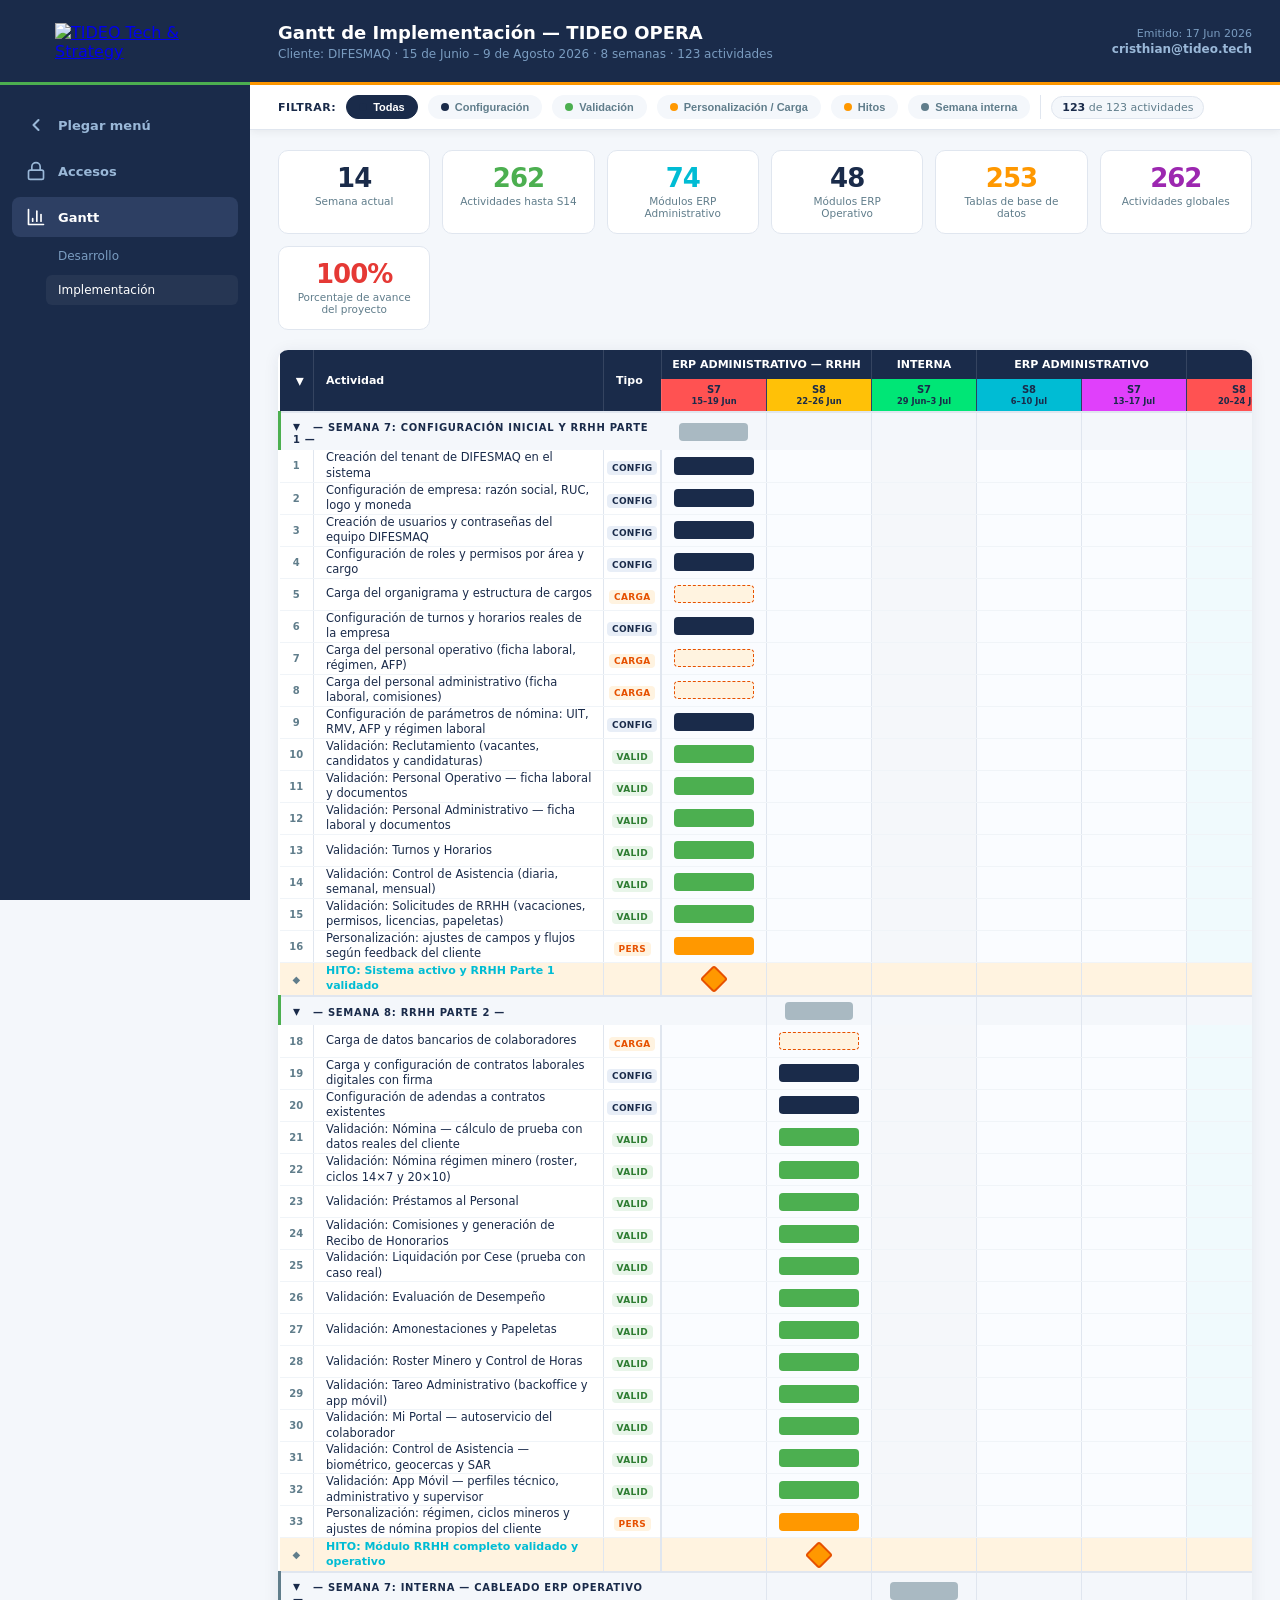
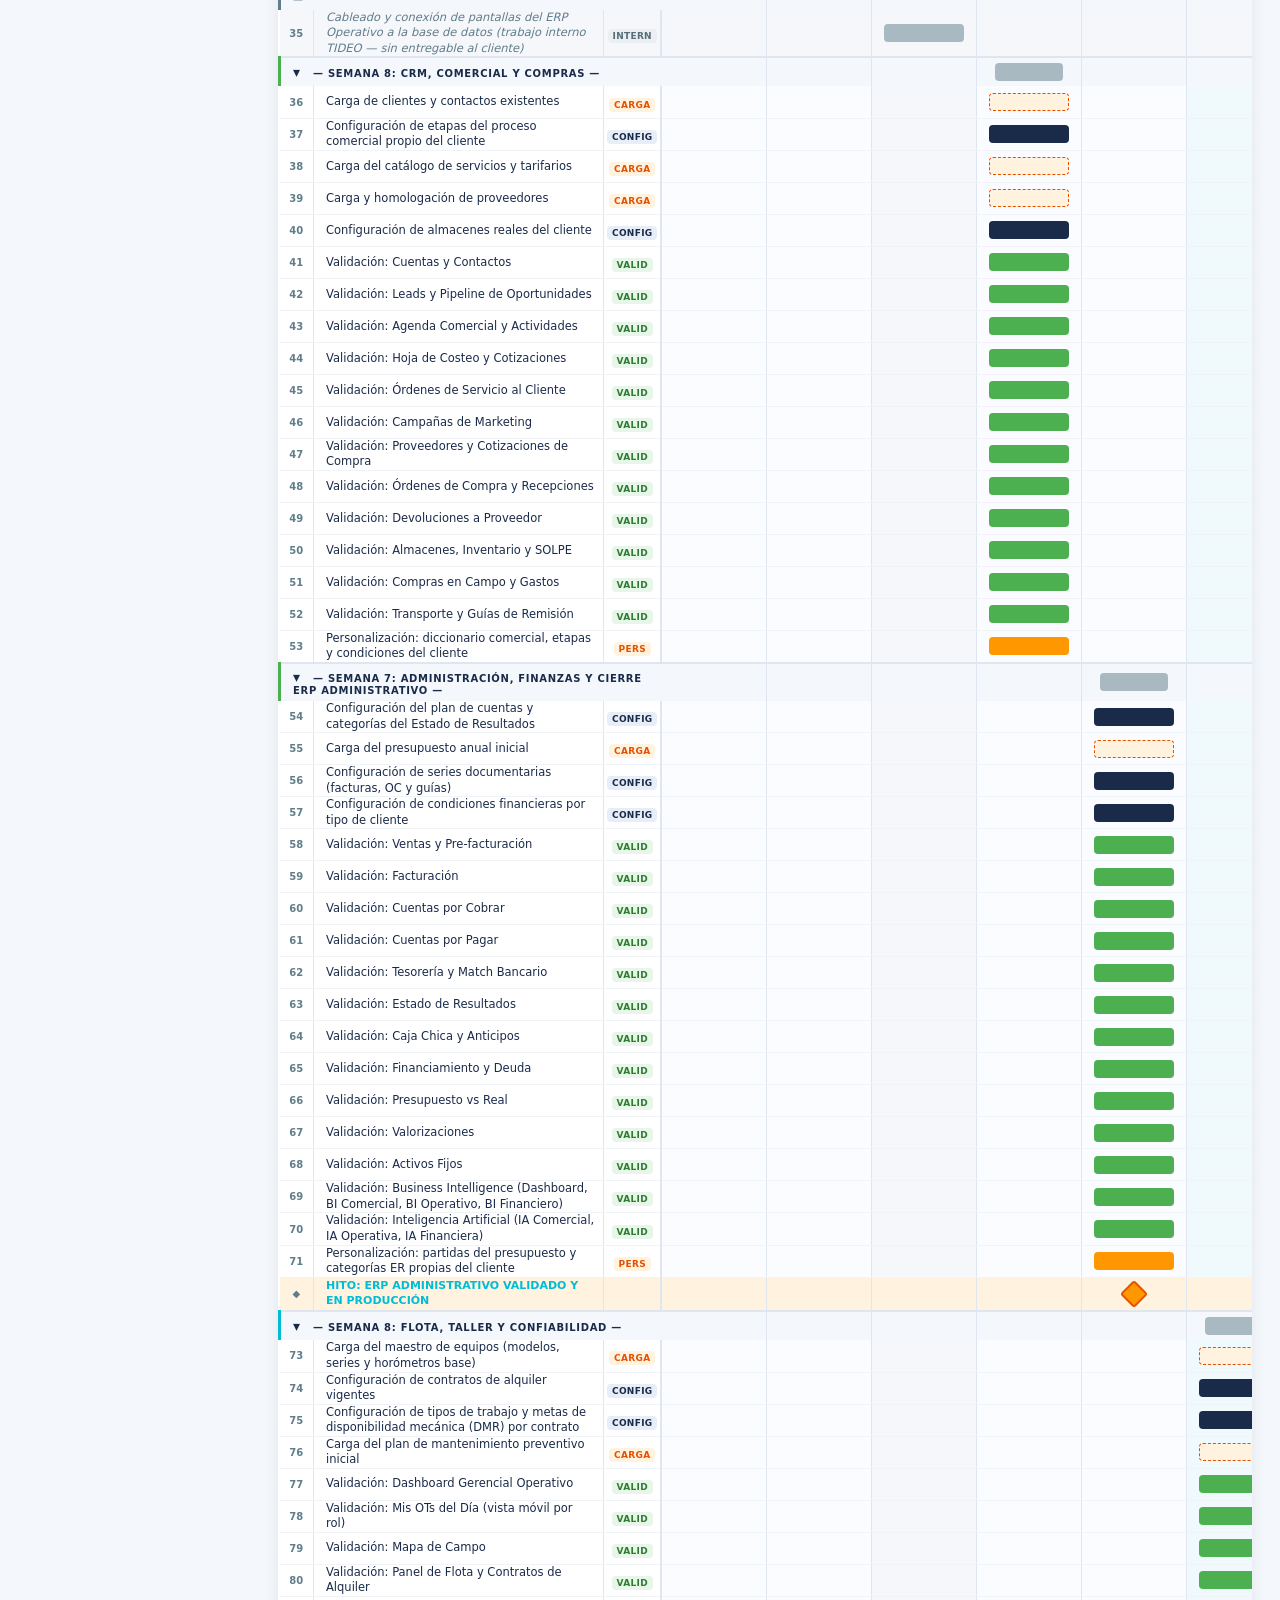
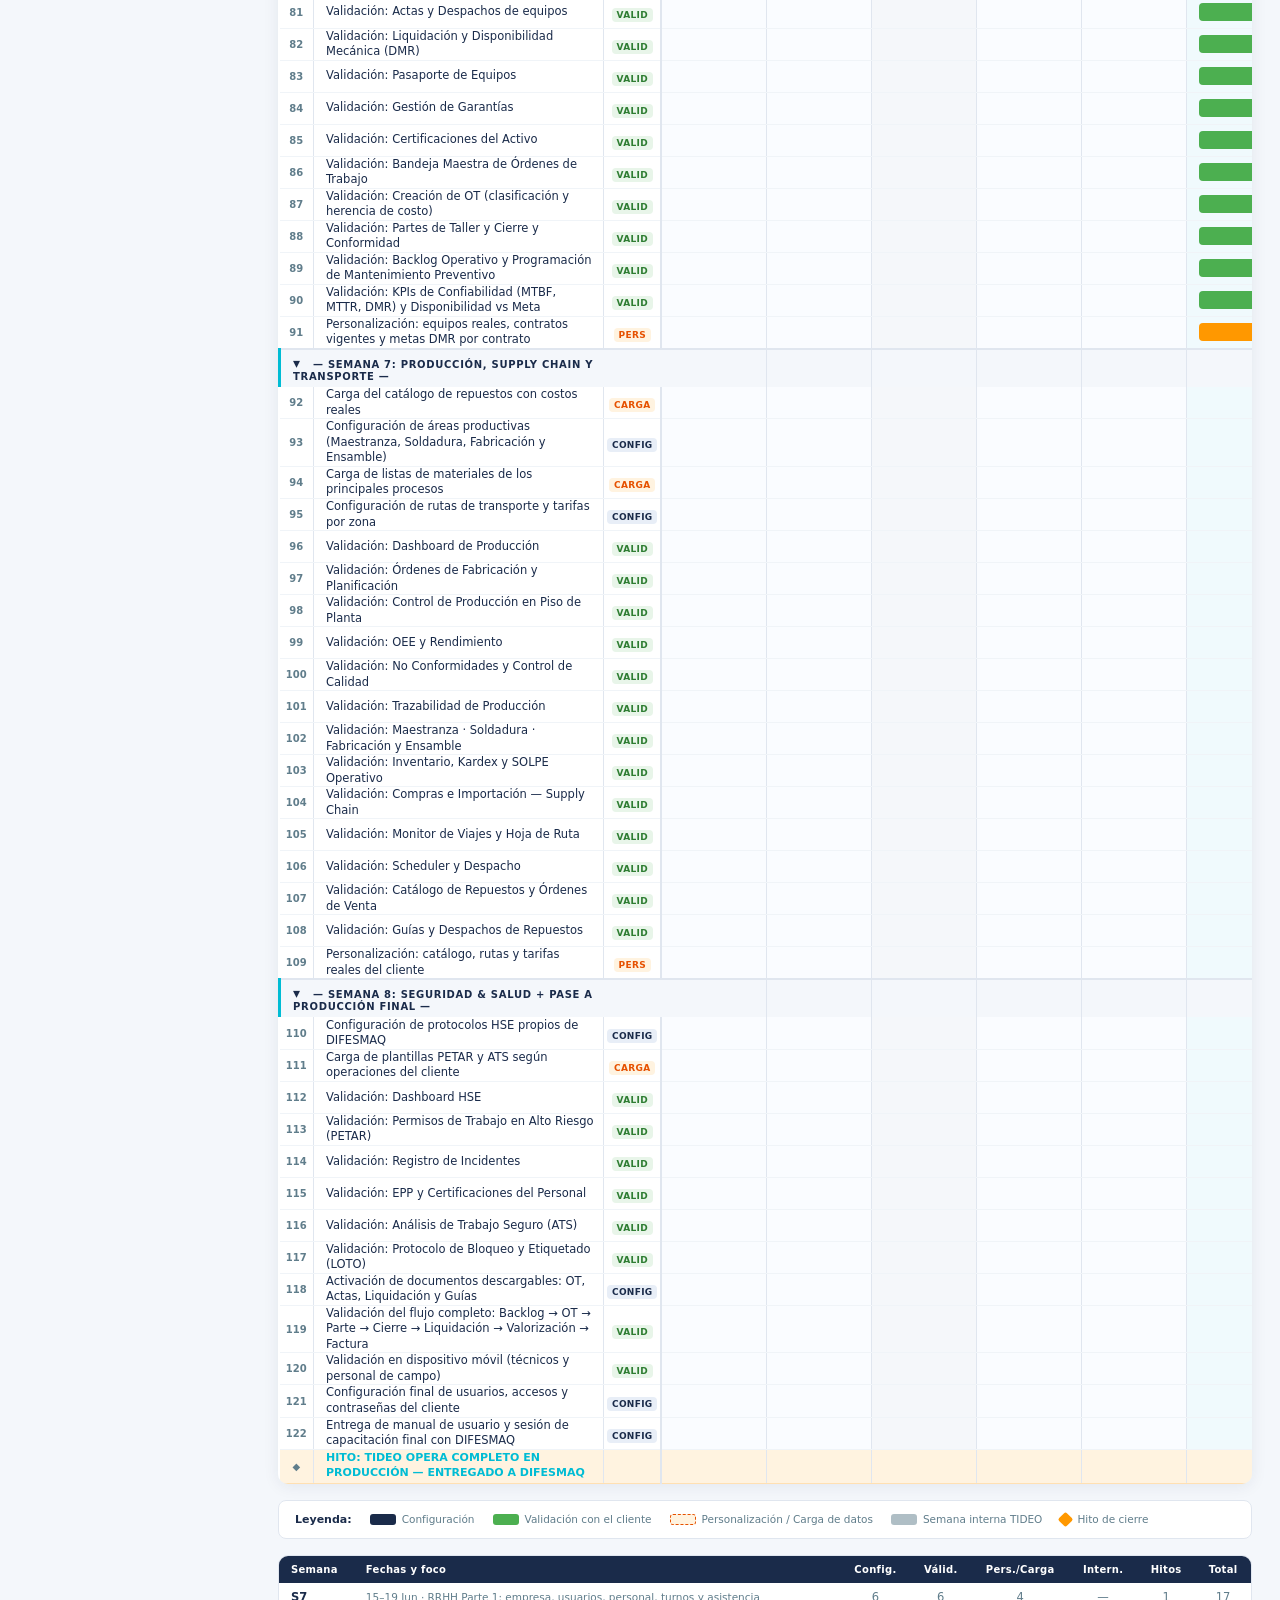
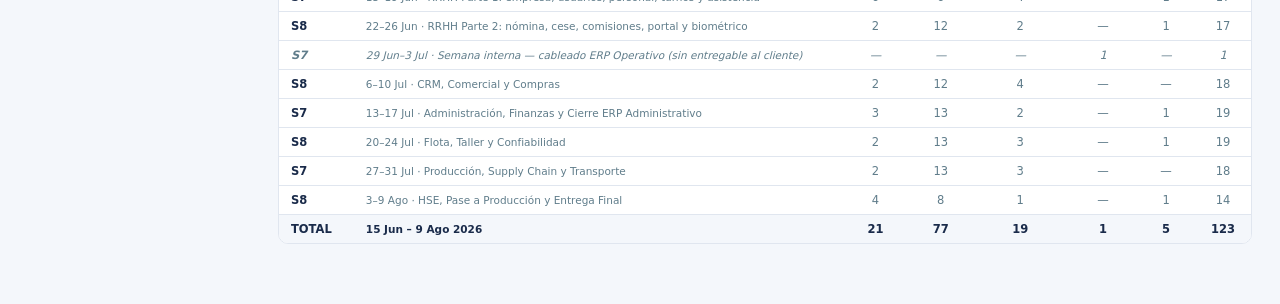
==== commit 83675741: "3 cambios" ====
--- a/docs-cliente/gantt/index.html
+++ b/docs-cliente/gantt/index.html
@@ -1744,35 +1744,35 @@
     </div>
 <div class="gantt-wrapper">
 
-        <div class="summary-grid">
-            <div class="summary-card">
-                <div class="val">6</div>
-                <div class="lbl">Semanas de desarrollo</div>
-            </div>
-            <div class="summary-card c-green">
-                <div class="val">139</div>
-                <div class="lbl">Actividades totales</div>
-            </div>
-            <div class="summary-card c-cyan">
-                <div class="val">~74</div>
-                <div class="lbl">Módulos ERP Administrativo</div>
-            </div>
-            <div class="summary-card">
-                <div class="val">48</div>
-                <div class="lbl">Módulos ERP Operativo</div>
-            </div>
-            <div class="summary-card c-orange">
-                <div class="val">253</div>
-                <div class="lbl">Tablas de base de datos</div>
-            </div>
-            <div class="summary-card c-red">
-                <div class="val">5</div>
-                <div class="lbl">Hitos de cierre</div>
-            </div>
-            <div class="summary-card c-purple">
-                <div class="val">5</div>
-                <div class="lbl">Fases ERP Operativo</div>
-            </div>
+                                <div class="summary-grid">
+            <div class="summary-card">
+                <div class="val val-current-week">-</div>
+                <div class="lbl">Semana actual</div>
+            </div>
+            <div class="summary-card c-green">
+                <div class="val val-activities-upto">-</div>
+                <div class="lbl lbl-activities-upto">Actividades hasta S-</div>
+            </div>
+            <div class="summary-card c-cyan">
+                <div class="val">74</div>
+                <div class="lbl">Módulos ERP Administrativo</div>
+            </div>
+            <div class="summary-card">
+                <div class="val">48</div>
+                <div class="lbl">Módulos ERP Operativo</div>
+            </div>
+            <div class="summary-card c-orange">
+                <div class="val">253</div>
+                <div class="lbl">Tablas de base de datos</div>
+            </div>
+            <div class="summary-card c-purple">
+                <div class="val">262</div>
+                <div class="lbl">Actividades globales</div>
+            </div>
+            <div class="summary-card c-red">
+                <div class="val val-percentage">-</div>
+                <div class="lbl">Porcentaje de avance del proyecto</div>
+            </div>
         </div>
 
         <div class="gantt-scroll">
@@ -1780,7 +1780,9 @@
                 <thead>
                     <!-- ROW 1: group labels spanning weeks -->
                     <tr class="row-groups">
-                        <th class="th-info" style="min-width:36px" rowspan="2"></th>
+                        <th class="th-info js-toggle-all" style="min-width:36px; text-align:center; cursor:pointer;" rowspan="2"  title="Expandir/Contraer Todo">
+                            <span id="toggleAllIcon" style="font-size:16px; font-weight:bold; display:inline-block; transition:transform 0.15s; user-select:none;">▾</span>
+                        </th>
                         <th class="th-info" style="min-width:220px" rowspan="2">Actividad</th>
                         <th class="th-info" style="width:68px" rowspan="2">Tipo</th>
                         <th class="th-s1">SEMANA 1</th>
@@ -1941,39 +1943,35 @@
     </div>
 <div class="gantt-wrapper">
 
-        <div class="summary-grid">
-            <div class="summary-card">
-                <div class="val">8</div>
-                <div class="lbl">Semanas</div>
-            </div>
-            <div class="summary-card c-green">
-                <div class="val">123</div>
-                <div class="lbl">Actividades totales</div>
-            </div>
-            <div class="summary-card">
-                <div class="val">77</div>
-                <div class="lbl">Validaciones con el cliente</div>
-            </div>
-            <div class="summary-card c-orange">
-                <div class="val">21</div>
-                <div class="lbl">Configuraciones</div>
-            </div>
-            <div class="summary-card">
-                <div class="val">13</div>
-                <div class="lbl">Cargas de datos</div>
-            </div>
-            <div class="summary-card c-purple">
-                <div class="val">6</div>
-                <div class="lbl">Personalizaciones</div>
-            </div>
-            <div class="summary-card c-cyan">
-                <div class="val">5</div>
-                <div class="lbl">Hitos de cierre</div>
-            </div>
-            <div class="summary-card">
-                <div class="val">9 Ago</div>
-                <div class="lbl">Fecha de entrega</div>
-            </div>
+                                <div class="summary-grid">
+            <div class="summary-card">
+                <div class="val val-current-week">-</div>
+                <div class="lbl">Semana actual</div>
+            </div>
+            <div class="summary-card c-green">
+                <div class="val val-activities-upto">-</div>
+                <div class="lbl lbl-activities-upto">Actividades hasta S-</div>
+            </div>
+            <div class="summary-card c-cyan">
+                <div class="val">74</div>
+                <div class="lbl">Módulos ERP Administrativo</div>
+            </div>
+            <div class="summary-card">
+                <div class="val">48</div>
+                <div class="lbl">Módulos ERP Operativo</div>
+            </div>
+            <div class="summary-card c-orange">
+                <div class="val">253</div>
+                <div class="lbl">Tablas de base de datos</div>
+            </div>
+            <div class="summary-card c-purple">
+                <div class="val">262</div>
+                <div class="lbl">Actividades globales</div>
+            </div>
+            <div class="summary-card c-red">
+                <div class="val val-percentage">-</div>
+                <div class="lbl">Porcentaje de avance del proyecto</div>
+            </div>
         </div>
 
         <div class="gantt-scroll">
@@ -1981,7 +1979,9 @@
                 <thead>
                     <!-- ROW 1: group headers -->
                     <tr class="hdr-top">
-                        <th class="th-fixed" style="min-width:34px" rowspan="2"></th>
+                        <th class="th-fixed js-toggle-all" style="min-width:34px; text-align:center; cursor:pointer;" rowspan="2"  title="Expandir/Contraer Todo">
+                            <span id="toggleAllIcon" style="font-size:16px; font-weight:bold; display:inline-block; transition:transform 0.15s; user-select:none;">▾</span>
+                        </th>
                         <th class="th-fixed" style="min-width:220px" rowspan="2">Actividad</th>
                         <th class="th-fixed" style="width:64px" rowspan="2">Tipo</th>
                         <th class="g-adm" colspan="2">ERP ADMINISTRATIVO — RRHH</th>
@@ -1991,12 +1991,12 @@
                     </tr>
                     <!-- ROW 2: week date labels — 8 week columns -->
                     <tr class="hdr-bot">
-                        <th class="wk-adm">S1<br><small>15–19 Jun</small></th>
-                        <th class="wk-adm">S2<br><small>22–26 Jun</small></th>
-                        <th class="wk-int">S3<br><small>29 Jun–3 Jul</small></th>
-                        <th class="wk-adm">S4<br><small>6–10 Jul</small></th>
-                        <th class="wk-adm">S5<br><small>13–17 Jul</small></th>
-                        <th class="wk-op">S6<br><small>20–24 Jul</small></th>
+                        <th class="wk-adm">S7<br><small>15–19 Jun</small></th>
+                        <th class="wk-adm">S8<br><small>22–26 Jun</small></th>
+                        <th class="wk-int">S7<br><small>29 Jun–3 Jul</small></th>
+                        <th class="wk-adm">S8<br><small>6–10 Jul</small></th>
+                        <th class="wk-adm">S7<br><small>13–17 Jul</small></th>
+                        <th class="wk-op">S8<br><small>20–24 Jul</small></th>
                         <th class="wk-op">S7<br><small>27–31 Jul</small></th>
                         <th class="wk-op">S8<br><small>3–9 Ago</small></th>
                     </tr>
@@ -2040,7 +2040,7 @@
                 </thead>
                 <tbody>
                     <tr>
-                        <td>S1</td>
+                        <td>S7</td>
                         <td>15–19 Jun · RRHH Parte 1: empresa, usuarios, personal, turnos y asistencia</td>
                         <td>6</td>
                         <td>6</td>
@@ -2050,7 +2050,7 @@
                         <td>17</td>
                     </tr>
                     <tr>
-                        <td>S2</td>
+                        <td>S8</td>
                         <td>22–26 Jun · RRHH Parte 2: nómina, cese, comisiones, portal y biométrico</td>
                         <td>2</td>
                         <td>12</td>
@@ -2060,7 +2060,7 @@
                         <td>17</td>
                     </tr>
                     <tr class="int-row">
-                        <td>S3</td>
+                        <td>S7</td>
                         <td>29 Jun–3 Jul · Semana interna — cableado ERP Operativo (sin entregable al cliente)</td>
                         <td>—</td>
                         <td>—</td>
@@ -2070,7 +2070,7 @@
                         <td>1</td>
                     </tr>
                     <tr>
-                        <td>S4</td>
+                        <td>S8</td>
                         <td>6–10 Jul · CRM, Comercial y Compras</td>
                         <td>2</td>
                         <td>12</td>
@@ -2080,7 +2080,7 @@
                         <td>18</td>
                     </tr>
                     <tr>
-                        <td>S5</td>
+                        <td>S7</td>
                         <td>13–17 Jul · Administración, Finanzas y Cierre ERP Administrativo</td>
                         <td>3</td>
                         <td>13</td>
@@ -2090,7 +2090,7 @@
                         <td>19</td>
                     </tr>
                     <tr>
-                        <td>S6</td>
+                        <td>S8</td>
                         <td>20–24 Jul · Flota, Taller y Confiabilidad</td>
                         <td>2</td>
                         <td>13</td>
@@ -2383,10 +2383,61 @@
         const collapsedSections = new Set();
         let currentFilter = 'ALL';
 
+        
+        
+        let allCollapsed = false;
+        function toggleAllSections(e) {
+            allCollapsed = !allCollapsed;
+            
+            const table = e.currentTarget.closest('table');
+            const icon = e.currentTarget.querySelector('span');
+            if(icon) icon.style.transform = allCollapsed ? 'rotate(-90deg)' : 'rotate(0deg)';
+            
+            Object.keys(SECTIONS).forEach(key => {
+                if (allCollapsed) collapsedSections.add(key);
+                else collapsedSections.delete(key);
+            });
+            
+            table.querySelectorAll('tr.row-section, tr.row-sec').forEach(tr => {
+                tr.classList.toggle('collapsed', allCollapsed);
+            });
+            
+            applyFilter(currentFilter);
+        }
+
+        
+
+        
+        function attachToggleToTable(tbody) {
+            setTimeout(() => {
+                if (!tbody) return;
+                const table = tbody.closest('table');
+                if (!table) return;
+                const btn = table.querySelector('.js-toggle-all');
+                if (btn && !btn.dataset.listenerAttached) {
+                    btn.addEventListener('click', toggleAllSections);
+                    btn.dataset.listenerAttached = 'true';
+                }
+            }, 50);
+        }
+
         function buildTable() {
             const tbody = document.getElementById('ganttBodyDev');
-            tbody.innerHTML = '';
-            let currentSection = null;
+            tbody.innerHTML = '';
+            attachToggleToTable(tbody);
+            let currentSection = null;
+            const sectionWeeks = {};
+            ROWS.forEach(row => {
+                if (row.section) {
+                    currentSection = row.section;
+                    if (!sectionWeeks[currentSection]) sectionWeeks[currentSection] = [];
+                } else if (currentSection && row.weeks) {
+                    row.weeks.forEach((w, i) => {
+                        if (w) sectionWeeks[currentSection][i] = 1;
+                    });
+                }
+            });
+            currentSection = null;
             ROWS.forEach(row => {
                 if (row.section) {
                     currentSection = row.section;
@@ -2395,7 +2446,22 @@
                     tr.className = 'row-section ' + (sec.cls || '');
                     tr.dataset.section = row.section;
                     // 3 fixed cols + 6 week cols = 9
-                    tr.innerHTML = `<td colspan="9"><span class="sec-toggle">▾</span>${sec.label}</td>`;
+                    const tdLabel = document.createElement('td');
+                    tdLabel.colSpan = 3;
+                    tdLabel.innerHTML = `<span class="sec-toggle">▾</span>${sec.label}`;
+                    tr.appendChild(tdLabel);
+                    const sWeeks = sectionWeeks[row.section] || [];
+                    for (let wi = 0; wi < 6; wi++) {
+                        const td = document.createElement('td');
+                        td.className = 'cell-week ' + WK_CLS[wi];
+                        if (sWeeks[wi]) {
+                            const bar = document.createElement('span');
+                            bar.className = 'bar bar-INTERN';
+                            bar.style.opacity = '0.5';
+                            td.appendChild(bar);
+                        }
+                        tr.appendChild(td);
+                    }
                     tr.addEventListener('click', () => toggleSection(row.section));
                     tbody.appendChild(tr);
                     return;
@@ -2502,7 +2568,8 @@
             document.getElementById('stats-pill-dev').innerHTML = `<strong>${visible}</strong> actividades visibles`;
         }
 
-        buildTable();
+        buildTable();
+        
 
             window.renderGanttDev = function() { buildTable(); applyFilter(currentFilter); };
         })();
@@ -2512,9 +2579,9 @@
         // weeks: [S1, S2, S3, S4, S5, S6, S7, S8]
         // index:   0   1   2   3   4   5   6   7
         const WK_LABELS = [
-            'S1 · 15–19 Jun', 'S2 · 22–26 Jun', 'S3 · 29 Jun–3 Jul (interna)',
-            'S4 · 6–10 Jul', 'S5 · 13–17 Jul',
-            'S6 · 20–24 Jul', 'S7 · 27–31 Jul', 'S8 · 3–9 Ago'
+            'S7 · 15–19 Jun', 'S8 · 22–26 Jun', 'S7 · 29 Jun–3 Jul (interna)',
+            'S8 · 6–10 Jul', 'S7 · 13–17 Jul',
+            'S8 · 20–24 Jul', 'S7 · 27–31 Jul', 'S8 · 3–9 Ago'
         ];
         const WK_CLS = ['wk-adm', 'wk-adm', 'wk-int', 'wk-adm', 'wk-adm', 'wk-op', 'wk-op', 'wk-op'];
         const TYPE_LABELS = {
@@ -2523,19 +2590,19 @@
         };
 
         const SECTIONS = {
-            SEC_S1_SETUP: { label: '— SEMANA 1: CONFIGURACIÓN INICIAL Y RRHH PARTE 1 —', cls: '' },
-            SEC_S2_RRHH: { label: '— SEMANA 2: RRHH PARTE 2 —', cls: '' },
-            SEC_S3_INT: { label: '— SEMANA 3: INTERNA — CABLEADO ERP OPERATIVO —', cls: 's-int' },
-            SEC_S4_CRM: { label: '— SEMANA 4: CRM, COMERCIAL Y COMPRAS —', cls: '' },
-            SEC_S5_FIN: { label: '— SEMANA 5: ADMINISTRACIÓN, FINANZAS Y CIERRE ERP ADMINISTRATIVO —', cls: '' },
-            SEC_S6_FLOTA: { label: '— SEMANA 6: FLOTA, TALLER Y CONFIABILIDAD —', cls: 's-op' },
+            SEC_S1_SETUP: { label: '— SEMANA 7: CONFIGURACIÓN INICIAL Y RRHH PARTE 1 —', cls: '' },
+            SEC_S2_RRHH: { label: '— SEMANA 8: RRHH PARTE 2 —', cls: '' },
+            SEC_S3_INT: { label: '— SEMANA 7: INTERNA — CABLEADO ERP OPERATIVO —', cls: 's-int' },
+            SEC_S4_CRM: { label: '— SEMANA 8: CRM, COMERCIAL Y COMPRAS —', cls: '' },
+            SEC_S5_FIN: { label: '— SEMANA 7: ADMINISTRACIÓN, FINANZAS Y CIERRE ERP ADMINISTRATIVO —', cls: '' },
+            SEC_S6_FLOTA: { label: '— SEMANA 8: FLOTA, TALLER Y CONFIABILIDAD —', cls: 's-op' },
             SEC_S7_PROD: { label: '— SEMANA 7: PRODUCCIÓN, SUPPLY CHAIN Y TRANSPORTE —', cls: 's-op' },
             SEC_S8_HSE: { label: '— SEMANA 8: SEGURIDAD & SALUD + PASE A PRODUCCIÓN FINAL —', cls: 's-op' },
         };
 
         // weeks array: 8 positions [S1,S2,S3,S4,S5,S6,S7,S8]
         const ROWS = [
-            // ── SEMANA 1 (15–19 Jun) ─────────────────────────────────────────────────
+            // ── SEMANA 7 (15–19 Jun) ─────────────────────────────────────────────────
             { section: 'SEC_S1_SETUP' },
             { id: 1, label: 'Creación del tenant de DIFESMAQ en el sistema', type: 'CONFIG', weeks: [1, 0, 0, 0, 0, 0, 0, 0] },
             { id: 2, label: 'Configuración de empresa: razón social, RUC, logo y moneda', type: 'CONFIG', weeks: [1, 0, 0, 0, 0, 0, 0, 0] },
@@ -2555,7 +2622,7 @@
             { id: 16, label: 'Personalización: ajustes de campos y flujos según feedback del cliente', type: 'PERS', weeks: [1, 0, 0, 0, 0, 0, 0, 0] },
             { id: 17, label: 'HITO: Sistema activo y RRHH Parte 1 validado', type: 'HITO', weeks: [1, 0, 0, 0, 0, 0, 0, 0] },
 
-            // ── SEMANA 2 (22–26 Jun) ─────────────────────────────────────────────────
+            // ── SEMANA 8 (22–26 Jun) ─────────────────────────────────────────────────
             { section: 'SEC_S2_RRHH' },
             { id: 18, label: 'Carga de datos bancarios de colaboradores', type: 'CARGA', weeks: [0, 1, 0, 0, 0, 0, 0, 0] },
             { id: 19, label: 'Carga y configuración de contratos laborales digitales con firma', type: 'CONFIG', weeks: [0, 1, 0, 0, 0, 0, 0, 0] },
@@ -2575,11 +2642,11 @@
             { id: 33, label: 'Personalización: régimen, ciclos mineros y ajustes de nómina propios del cliente', type: 'PERS', weeks: [0, 1, 0, 0, 0, 0, 0, 0] },
             { id: 34, label: 'HITO: Módulo RRHH completo validado y operativo', type: 'HITO', weeks: [0, 1, 0, 0, 0, 0, 0, 0] },
 
-            // ── SEMANA 3 (29 Jun–3 Jul) — INTERNA ────────────────────────────────────
+            // ── SEMANA 7 (29 Jun–3 Jul) — INTERNA ────────────────────────────────────
             { section: 'SEC_S3_INT' },
             { id: 35, label: 'Cableado y conexión de pantallas del ERP Operativo a la base de datos (trabajo interno TIDEO — sin entregable al cliente)', type: 'INTERN', weeks: [0, 0, 1, 0, 0, 0, 0, 0] },
 
-            // ── SEMANA 4 (6–10 Jul) ──────────────────────────────────────────────────
+            // ── SEMANA 8 (6–10 Jul) ──────────────────────────────────────────────────
             { section: 'SEC_S4_CRM' },
             { id: 36, label: 'Carga de clientes y contactos existentes', type: 'CARGA', weeks: [0, 0, 0, 1, 0, 0, 0, 0] },
             { id: 37, label: 'Configuración de etapas del proceso comercial propio del cliente', type: 'CONFIG', weeks: [0, 0, 0, 1, 0, 0, 0, 0] },
@@ -2600,7 +2667,7 @@
             { id: 52, label: 'Validación: Transporte y Guías de Remisión', type: 'VALID', weeks: [0, 0, 0, 1, 0, 0, 0, 0] },
             { id: 53, label: 'Personalización: diccionario comercial, etapas y condiciones del cliente', type: 'PERS', weeks: [0, 0, 0, 1, 0, 0, 0, 0] },
 
-            // ── SEMANA 5 (13–17 Jul) ─────────────────────────────────────────────────
+            // ── SEMANA 7 (13–17 Jul) ─────────────────────────────────────────────────
             { section: 'SEC_S5_FIN' },
             { id: 54, label: 'Configuración del plan de cuentas y categorías del Estado de Resultados', type: 'CONFIG', weeks: [0, 0, 0, 0, 1, 0, 0, 0] },
             { id: 55, label: 'Carga del presupuesto anual inicial', type: 'CARGA', weeks: [0, 0, 0, 0, 1, 0, 0, 0] },
@@ -2622,7 +2689,7 @@
             { id: 71, label: 'Personalización: partidas del presupuesto y categorías ER propias del cliente', type: 'PERS', weeks: [0, 0, 0, 0, 1, 0, 0, 0] },
             { id: 72, label: 'HITO: ERP ADMINISTRATIVO VALIDADO Y EN PRODUCCIÓN', type: 'HITO', weeks: [0, 0, 0, 0, 1, 0, 0, 0] },
 
-            // ── SEMANA 6 (20–24 Jul) ─────────────────────────────────────────────────
+            // ── SEMANA 8 (20–24 Jul) ─────────────────────────────────────────────────
             { section: 'SEC_S6_FLOTA' },
             { id: 73, label: 'Carga del maestro de equipos (modelos, series y horómetros base)', type: 'CARGA', weeks: [0, 0, 0, 0, 0, 1, 0, 0] },
             { id: 74, label: 'Configuración de contratos de alquiler vigentes', type: 'CONFIG', weeks: [0, 0, 0, 0, 0, 1, 0, 0] },
@@ -2687,10 +2754,61 @@
         const collapsedSections = new Set();
         let currentFilter = 'ALL';
 
+        
+        
+        let allCollapsed = false;
+        function toggleAllSections(e) {
+            allCollapsed = !allCollapsed;
+            
+            const table = e.currentTarget.closest('table');
+            const icon = e.currentTarget.querySelector('span');
+            if(icon) icon.style.transform = allCollapsed ? 'rotate(-90deg)' : 'rotate(0deg)';
+            
+            Object.keys(SECTIONS).forEach(key => {
+                if (allCollapsed) collapsedSections.add(key);
+                else collapsedSections.delete(key);
+            });
+            
+            table.querySelectorAll('tr.row-section, tr.row-sec').forEach(tr => {
+                tr.classList.toggle('collapsed', allCollapsed);
+            });
+            
+            applyFilter(currentFilter);
+        }
+
+        
+
+        
+        function attachToggleToTable(tbody) {
+            setTimeout(() => {
+                if (!tbody) return;
+                const table = tbody.closest('table');
+                if (!table) return;
+                const btn = table.querySelector('.js-toggle-all');
+                if (btn && !btn.dataset.listenerAttached) {
+                    btn.addEventListener('click', toggleAllSections);
+                    btn.dataset.listenerAttached = 'true';
+                }
+            }, 50);
+        }
+
         function buildTable() {
             const tbody = document.getElementById('ganttBodyImp');
-            tbody.innerHTML = '';
-            let currentSection = null;
+            tbody.innerHTML = '';
+            attachToggleToTable(tbody);
+            let currentSection = null;
+            const sectionWeeks = {};
+            ROWS.forEach(row => {
+                if (row.section) {
+                    currentSection = row.section;
+                    if (!sectionWeeks[currentSection]) sectionWeeks[currentSection] = [];
+                } else if (currentSection && row.weeks) {
+                    row.weeks.forEach((w, i) => {
+                        if (w) sectionWeeks[currentSection][i] = 1;
+                    });
+                }
+            });
+            currentSection = null;
             ROWS.forEach(row => {
                 if (row.section) {
                     currentSection = row.section;
@@ -2698,7 +2816,22 @@
                     const tr = document.createElement('tr');
                     tr.className = 'row-sec ' + (sec.cls || '');
                     tr.dataset.section = row.section;
-                    tr.innerHTML = `<td colspan="11"><span class="sec-toggle">▾</span>${sec.label}</td>`;
+                    const tdLabel = document.createElement('td');
+                    tdLabel.colSpan = 3;
+                    tdLabel.innerHTML = `<span class="sec-toggle">▾</span>${sec.label}`;
+                    tr.appendChild(tdLabel);
+                    const sWeeks = sectionWeeks[row.section] || [];
+                    for (let wi = 0; wi < 8; wi++) {
+                        const td = document.createElement('td');
+                        td.className = 'c-wk ' + WK_CLS[wi];
+                        if (sWeeks[wi]) {
+                            const bar = document.createElement('span');
+                            bar.className = 'bar bar-INTERN';
+                            bar.style.opacity = '0.5';
+                            td.appendChild(bar);
+                        }
+                        tr.appendChild(td);
+                    }
                     tr.addEventListener('click', () => toggleSection(row.section));
                     tbody.appendChild(tr);
                     return;
@@ -2809,7 +2942,8 @@
             document.getElementById('stats-pill-imp').innerHTML = `<strong>${visible}</strong> de 123 actividades`;
         }
 
-        buildTable();
+        buildTable();
+        
 
             window.renderGanttImp = function() { buildTable(); applyFilter(currentFilter); };
         })();
@@ -2831,5 +2965,58 @@
 
         switchView('implementacion');
     </script>
+
+<script>
+(function() {
+    const WEEKS = [
+        { n: 1, d: new Date('2026-05-04T00:00:00') },
+        { n: 2, d: new Date('2026-05-11T00:00:00') },
+        { n: 3, d: new Date('2026-05-18T00:00:00') },
+        { n: 4, d: new Date('2026-05-25T00:00:00') },
+        { n: 5, d: new Date('2026-06-01T00:00:00') },
+        { n: 6, d: new Date('2026-06-08T00:00:00') },
+        { n: 7, d: new Date('2026-06-15T00:00:00') },
+        { n: 8, d: new Date('2026-06-22T00:00:00') },
+        { n: 9, d: new Date('2026-06-29T00:00:00') },
+        { n: 10, d: new Date('2026-07-06T00:00:00') },
+        { n: 11, d: new Date('2026-07-13T00:00:00') },
+        { n: 12, d: new Date('2026-07-20T00:00:00') },
+        { n: 13, d: new Date('2026-07-27T00:00:00') },
+        { n: 14, d: new Date('2026-08-03T00:00:00') }
+    ];
+    let currentWeek = 1;
+    const now = new Date();
+    for(let w of WEEKS) {
+        if (now >= w.d) currentWeek = w.n;
+    }
+    if (currentWeek > 14) currentWeek = 14;
+    
+    
+    const devCumulative = {
+        1: 19, 2: 36, 3: 51, 4: 83, 5: 116, 6: 139,
+        7: 139, 8: 139, 9: 139, 10: 139, 11: 139, 12: 139, 13: 139, 14: 139
+    };
+    const impCumulative = {
+        1: 0, 2: 0, 3: 0, 4: 0, 5: 0, 6: 0,
+        7: 17, 8: 34, 9: 35, 10: 53, 11: 72, 12: 91, 13: 109, 14: 123
+    };
+    
+    const totalCurrent = devCumulative[currentWeek] + impCumulative[currentWeek];
+
+    function updateDOM() {
+        document.querySelectorAll('.val-current-week').forEach(el => el.innerHTML = currentWeek);
+        document.querySelectorAll('.lbl-activities-upto').forEach(el => el.innerHTML = 'Actividades hasta S' + currentWeek);
+        document.querySelectorAll('.val-activities-upto').forEach(el => el.innerHTML = totalCurrent);
+        const percentage = Math.round((totalCurrent / 262) * 100);
+        document.querySelectorAll('.val-percentage').forEach(el => el.innerHTML = percentage + '%');
+    }
+
+    if (document.readyState === 'loading') {
+        document.addEventListener('DOMContentLoaded', updateDOM);
+    } else {
+        updateDOM();
+    }
+})();
+</script>
 </body>
 </html>
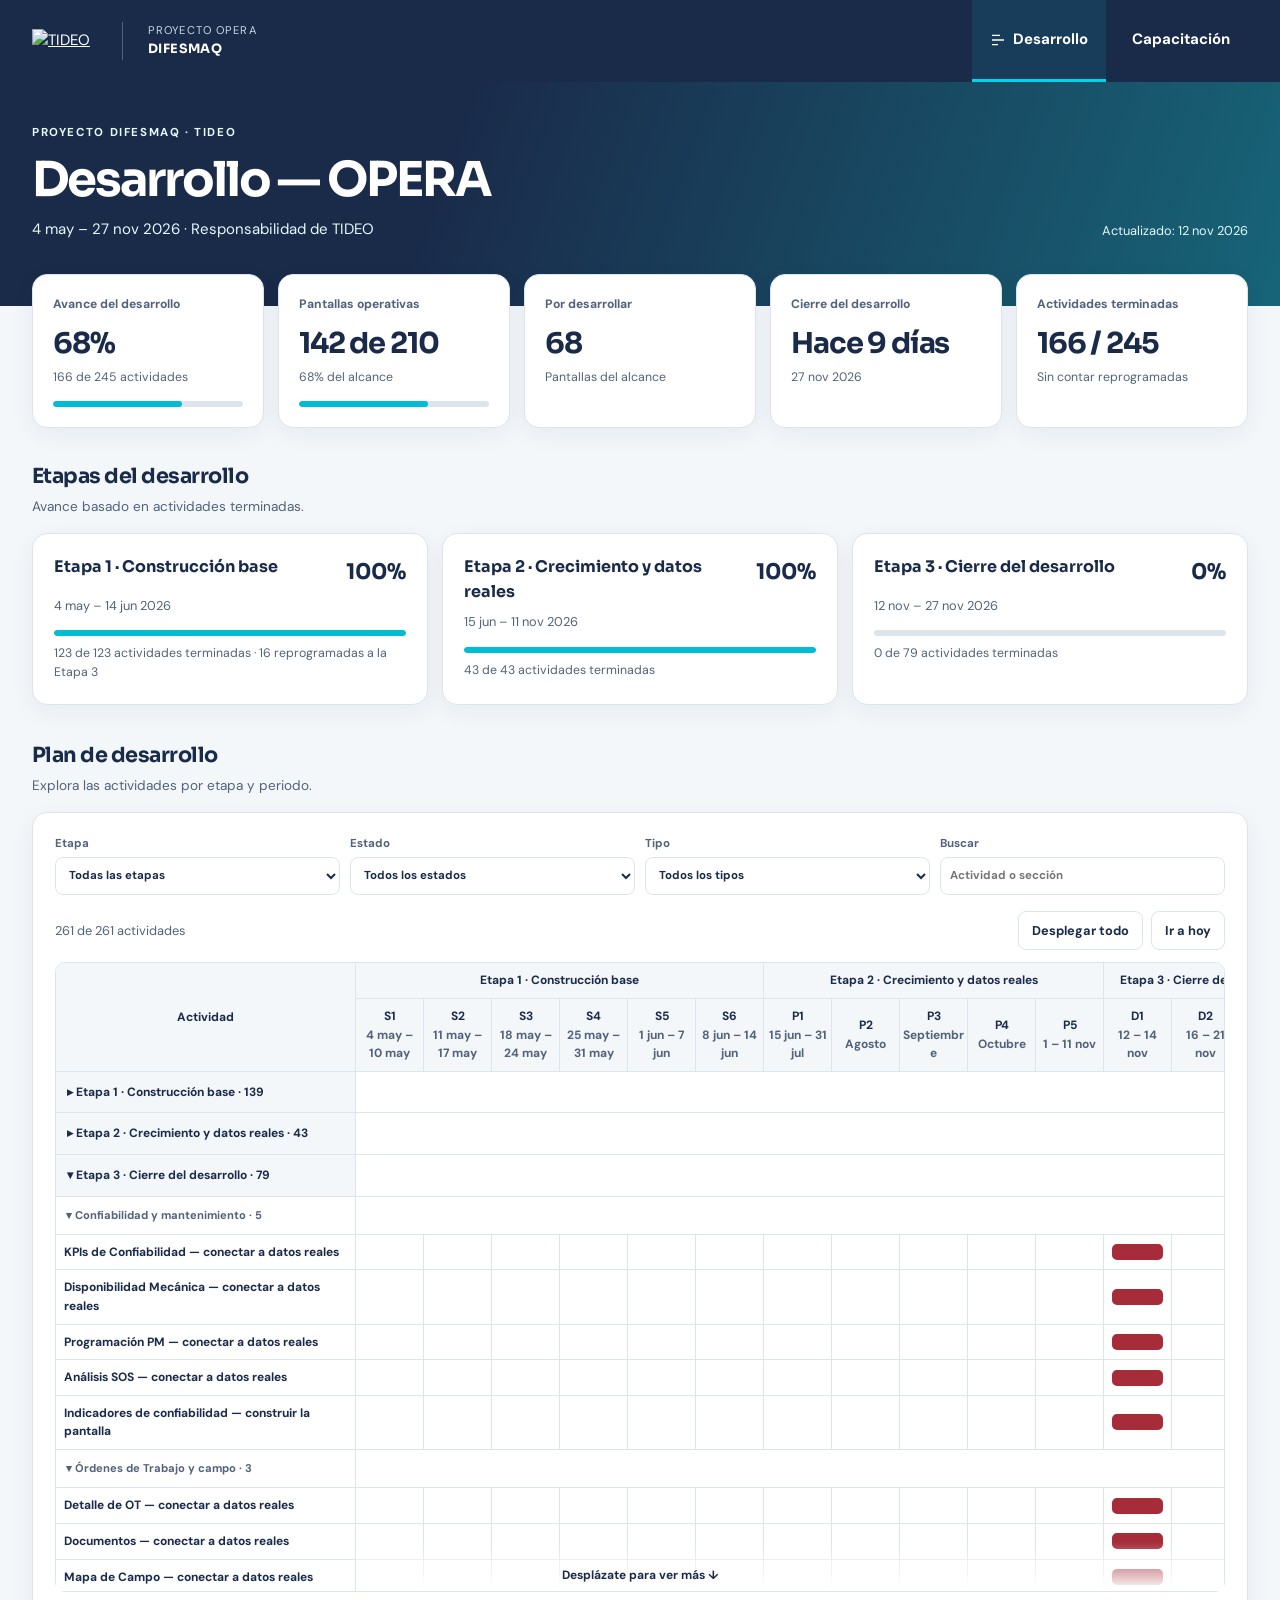
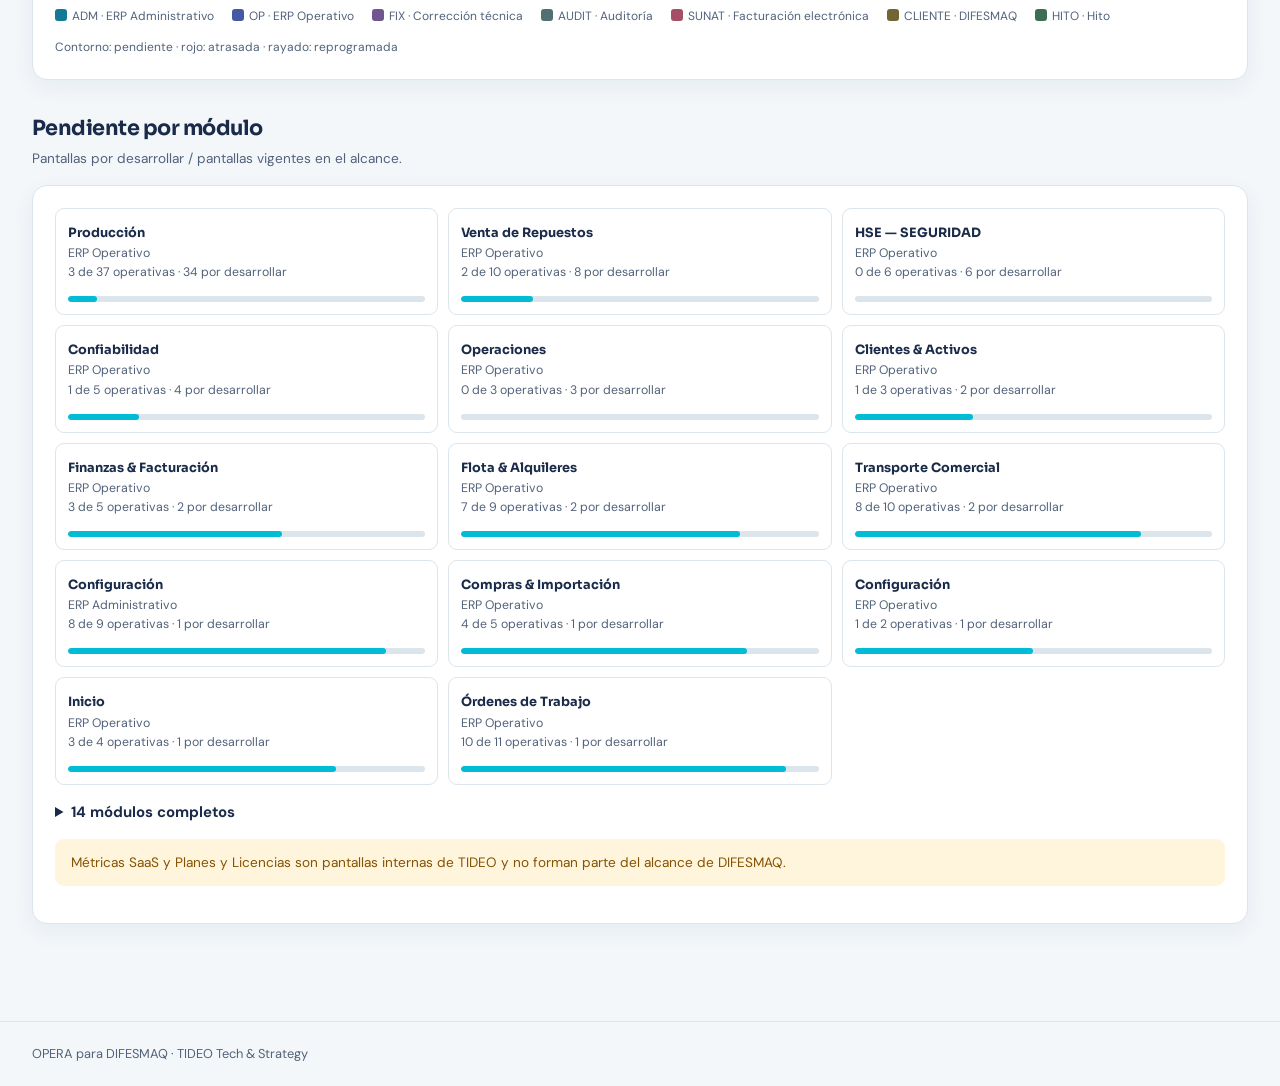
==== commit 8ad4dad6: "feat(gantt): Desarrollo y Capacitación con avance real y diseño nuevo - Desarrollo en tres etapas: E" ====
--- a/docs-cliente/gantt/index.html
+++ b/docs-cliente/gantt/index.html
@@ -1,3022 +1,14 @@
-<!DOCTYPE html>
+<!doctype html>
 <html lang="es">
 <head>
-    <meta charset="UTF-8">
-    <meta name="viewport" content="width=device-width, initial-scale=1.0">
-    <title>Gantt ERP - TIDEO</title>
-    <link rel="preconnect" href="https://fonts.googleapis.com">
-    <link rel="preconnect" href="https://fonts.gstatic.com" crossorigin>
-    <link href="https://fonts.googleapis.com/css2?family=Plus+Jakarta+Sans:wght@400;500;600;700;800&display=swap" rel="stylesheet">
-    <style>
-        
-        :root {
-            --navy: #1A2B4A;
-            --navy-mid: #243554;
-            --navy-lite: #2D3F63;
-            --green: #4CAF50;
-            --green-lt: #E8F5E9;
-            --orange: #FF9800;
-            --orange-lt: #FFF3E0;
-            --cyan: #00BCD4;
-            --cyan-lt: #E0F7FA;
-            --purple: #9C27B0;
-            --purple-lt: #F3E5F5;
-            --gray-bg: #F4F7FB;
-            --gray-mid: #E0E6EF;
-            --gray-dark: #607D8B;
-            --text: #1A2B4A;
-            --text-mid: #607D8B;
-            --white: #FFFFFF;
-            --bar-config: #1A2B4A;
-            --bar-valid: #4CAF50;
-            --bar-pers: #FF9800;
-            --bar-carga: #FF9800;
-            --bar-hito: #00BCD4;
-            --bar-intern: #607D8B;
-        }
-
-        * {
-            box-sizing: border-box;
-            margin: 0;
-            padding: 0;
-        }
-
-        body {
-            font-family: -apple-system, BlinkMacSystemFont, 'Segoe UI', system-ui, sans-serif;
-            background: var(--gray-bg);
-            color: var(--text);
-            min-height: 100vh;
-            padding-left: 250px;
-        }
-
-        /* HEADER */
-        .page-header {
-            background: var(--navy);
-            border-bottom: 3px solid var(--green);
-            height: 85px;
-            display: flex;
-            align-items: center;
-        }
-
-        .header-inner {
-            width: 100%;
-            max-width: 1700px;
-            margin: 0 auto;
-            padding: 0 28px;
-            display: flex;
-            align-items: center;
-            justify-content: space-between;
-            gap: 16px;
-        }
-
-        .brand-name {
-            font-size: 22px;
-            font-weight: 800;
-            color: var(--green);
-            letter-spacing: -0.5px;
-        }
-
-        .brand-sub {
-            font-size: 11px;
-            color: #7A9CC0;
-            margin-left: 4px;
-        }
-
-        .header-title {
-            flex: 1;
-            text-align: center;
-        }
-
-        .header-title h1 {
-            font-size: 17px;
-            font-weight: 700;
-            color: var(--white);
-        }
-
-        .header-title p {
-            font-size: 12px;
-            color: #7A9CC0;
-            margin-top: 3px;
-        }
-
-        .header-meta {
-            text-align: right;
-            font-size: 11px;
-            color: #7A9CC0;
-            line-height: 1.6;
-        }
-
-        /* CONTROLS */
-        .controls-bar {
-            background: var(--white);
-            border-bottom: 1px solid var(--gray-mid);
-            position: sticky;
-            top: 0;
-            z-index: 100;
-            box-shadow: 0 2px 8px rgba(0, 0, 0, 0.06);
-        }
-
-        .controls-inner {
-            max-width: 1700px;
-            margin: 0 auto;
-            padding: 9px 28px;
-            display: flex;
-            align-items: center;
-            gap: 9px;
-            flex-wrap: wrap;
-        }
-
-        .controls-inner label {
-            font-size: 11px;
-            font-weight: 600;
-            color: var(--navy);
-            text-transform: uppercase;
-            letter-spacing: 0.5px;
-        }
-
-        .filter-btn {
-            display: inline-flex;
-            align-items: center;
-            gap: 5px;
-            padding: 4px 11px;
-            border-radius: 20px;
-            border: 1.5px solid transparent;
-            font-size: 11px;
-            font-weight: 600;
-            cursor: pointer;
-            transition: all .15s;
-            background: var(--gray-bg);
-            color: var(--text-mid);
-        }
-
-        .filter-btn .dot {
-            width: 7px;
-            height: 7px;
-            border-radius: 50%;
-            flex-shrink: 0;
-        }
-
-        .filter-btn.active {
-            color: var(--white);
-        }
-
-        .filter-btn[data-type="ALL"].active {
-            background: var(--navy);
-            border-color: var(--navy);
-        }
-
-        .filter-btn[data-type="CONFIG"].active {
-            background: var(--bar-config);
-            border-color: var(--bar-config);
-        }
-
-        .filter-btn[data-type="VALID"].active {
-            background: var(--bar-valid);
-            border-color: var(--bar-valid);
-        }
-
-        .filter-btn[data-type="PERS"].active {
-            background: var(--bar-pers);
-            border-color: var(--bar-pers);
-        }
-
-        .filter-btn[data-type="HITO"].active {
-            background: var(--bar-hito);
-            border-color: var(--bar-hito);
-        }
-
-        .filter-btn[data-type="INTERN"].active {
-            background: var(--bar-intern);
-            border-color: var(--bar-intern);
-        }
-
-        .filter-btn:not(.active):hover {
-            border-color: var(--gray-dark);
-        }
-
-        .sep {
-            width: 1px;
-            height: 22px;
-            background: var(--gray-mid);
-        }
-
-        .stats-pill {
-            font-size: 11px;
-            color: var(--text-mid);
-            background: var(--gray-bg);
-            padding: 4px 10px;
-            border-radius: 20px;
-            border: 1px solid var(--gray-mid);
-        }
-
-        .stats-pill strong {
-            color: var(--navy);
-        }
-
-        /* MAIN */
-        .gantt-wrapper {
-            max-width: 1700px;
-            margin: 20px auto;
-            padding: 0 28px 40px;
-        }
-
-        /* CARDS */
-        .summary-grid {
-            display: grid;
-            grid-template-columns: repeat(auto-fit, minmax(140px, 1fr));
-            gap: 10px;
-            margin-bottom: 18px;
-        }
-
-        .summary-card {
-            background: var(--white);
-            border-radius: 10px;
-            padding: 12px 14px;
-            border: 1px solid var(--gray-mid);
-            text-align: center;
-        }
-
-        .summary-card .val {
-            font-size: 26px;
-            font-weight: 800;
-            color: var(--navy);
-            letter-spacing: -1px;
-            line-height: 1;
-        }
-
-        .summary-card .lbl {
-            font-size: 10.5px;
-            color: var(--gray-dark);
-            margin-top: 4px;
-            font-weight: 500;
-        }
-
-        .c-green .val {
-            color: var(--green);
-        }
-
-        .c-cyan .val {
-            color: var(--cyan);
-        }
-
-        .c-orange .val {
-            color: var(--orange);
-        }
-
-        .c-purple .val {
-            color: var(--purple);
-        }
-
-        /* GANTT SCROLL */
-        .gantt-scroll {
-            overflow-x: auto;
-            border-radius: 10px;
-            box-shadow: 0 2px 16px rgba(26, 43, 74, 0.08);
-            background: var(--white);
-        }
-
-        .gantt-table {
-            border-collapse: collapse;
-            width: 100%;
-        }
-
-        /* THEAD — two rows, no rowspan tricks on week columns */
-        .gantt-table thead tr.hdr-top th {
-            color: var(--white);
-            font-size: 11px;
-            font-weight: 700;
-            text-align: center;
-            padding: 8px 5px;
-            border-right: 1px solid rgba(255, 255, 255, 0.12);
-            white-space: nowrap;
-        }
-
-        .gantt-table thead tr.hdr-top th.th-fixed {
-            background: var(--navy);
-            text-align: left;
-            padding-left: 12px;
-        }
-
-        /* week group colors */
-        .gantt-table thead tr.hdr-top th.g-adm {
-            background: var(--navy);
-        }
-
-        .gantt-table thead tr.hdr-top th.g-int {
-            background: var(--navy);
-        }
-
-        .gantt-table thead tr.hdr-top th.g-op {
-            background: var(--navy);
-        }
-
-        .gantt-table thead tr.hdr-bot th {
-            background: var(--navy-mid);
-            color: #9AB8D8;
-            font-size: 10px;
-            font-weight: 600;
-            text-align: center;
-            padding: 5px 3px;
-            border-right: 1px solid var(--navy-lite);
-            border-bottom: 2px solid var(--gray-mid);
-            white-space: nowrap;
-            min-width: 105px;
-        }
-
-        .gantt-table thead tr.hdr-bot th.th-fixed-bot {
-            text-align: left;
-            padding-left: 12px;
-            color: var(--white);
-            min-width: auto;
-        }
-
-        .gantt-table thead tr.hdr-bot th:nth-child(1),
-        .gantt-table thead tr.hdr-bot th:nth-child(6) {
-            background: #FF5252;
-            color: #1A2B4A;
-        }
-
-        .gantt-table thead tr.hdr-bot th:nth-child(2),
-        .gantt-table thead tr.hdr-bot th:nth-child(7) {
-            background: #FFC107;
-            color: #1A2B4A;
-        }
-
-        .gantt-table thead tr.hdr-bot th:nth-child(3),
-        .gantt-table thead tr.hdr-bot th:nth-child(8) {
-            background: #00E676;
-            color: #1A2B4A;
-        }
-
-        .gantt-table thead tr.hdr-bot th:nth-child(4) {
-            background: #00BCD4;
-            color: #1A2B4A;
-        }
-
-        .gantt-table thead tr.hdr-bot th:nth-child(5) {
-            background: #E040FB;
-            color: #1A2B4A;
-        }
-
-        /* SECTION ROWS */
-        .gantt-table tbody tr.row-sec td {
-            background: var(--gray-bg);
-            font-size: 10px;
-            font-weight: 700;
-            color: var(--navy);
-            text-transform: uppercase;
-            letter-spacing: 0.7px;
-            padding: 5px 12px;
-            border-top: 2px solid var(--gray-mid);
-            cursor: pointer;
-            user-select: none;
-        }
-
-        .gantt-table tbody tr.row-sec:hover td {
-            background: var(--gray-mid);
-        }
-
-        .sec-toggle {
-            display: inline-block;
-            width: 16px;
-            font-size: 14px;
-            font-weight: 900;
-            margin-right: 4px;
-            transition: transform .15s;
-        }
-
-        .row-sec.collapsed .sec-toggle {
-            transform: rotate(-90deg);
-        }
-
-        .gantt-table tbody tr.row-sec td:first-child {
-            border-left: 3px solid var(--green);
-        }
-
-        .gantt-table tbody tr.row-sec.s-op td:first-child {
-            border-left-color: var(--cyan);
-        }
-
-        .gantt-table tbody tr.row-sec.s-int td:first-child {
-            border-left-color: var(--bar-intern);
-        }
-
-        /* ACTIVITY ROWS */
-        .gantt-table tbody tr.row-act td {
-            border-bottom: 1px solid #F0F4F8;
-            vertical-align: middle;
-            height: 32px;
-        }
-
-        .gantt-table tbody tr.row-act:hover td {
-            background: #F8FAFD;
-        }
-
-        .gantt-table tbody tr.row-hidden {
-            display: none;
-        }
-
-        .gantt-table tbody tr.row-hito td {
-            background: var(--cyan-lt);
-            border-bottom: 1px solid #B2EBF2;
-            height: 32px;
-            vertical-align: middle;
-        }
-
-        .gantt-table tbody tr.row-intern td {
-            background: #F5F7FA;
-            border-bottom: 1px solid var(--gray-mid);
-            height: 32px;
-            vertical-align: middle;
-        }
-
-        /* CELLS */
-        .c-num {
-            width: 34px;
-            text-align: center;
-            font-size: 10px;
-            color: var(--gray-dark);
-            font-weight: 600;
-            padding: 0 3px;
-            border-right: 1px solid var(--gray-mid);
-        }
-
-        .c-lbl {
-            min-width: 290px;
-            max-width: 290px;
-            width: 290px;
-            padding: 0 8px 0 12px;
-            font-size: 11.5px;
-            color: var(--text);
-            border-right: 1px solid var(--gray-mid);
-            line-height: 1.35;
-            white-space: normal;
-            word-break: break-word;
-        }
-
-        .c-lbl.lbl-hito {
-            font-weight: 700;
-            color: var(--cyan);
-            font-size: 11px;
-        }
-
-        .c-lbl.lbl-intern {
-            font-style: italic;
-            color: var(--bar-intern);
-        }
-
-        .c-type {
-            width: 64px;
-            text-align: center;
-            padding: 0 3px;
-            border-right: 2px solid var(--gray-mid);
-        }
-
-        .badge {
-            display: inline-block;
-            font-size: 9px;
-            font-weight: 700;
-            padding: 2px 5px;
-            border-radius: 4px;
-            letter-spacing: 0.3px;
-        }
-
-        .b-CONFIG {
-            background: #E8EEF7;
-            color: var(--navy);
-        }
-
-        .b-VALID {
-            background: var(--green-lt);
-            color: #2E7D32;
-        }
-
-        .b-PERS {
-            background: var(--orange-lt);
-            color: #E65100;
-        }
-
-        .b-CARGA {
-            background: var(--orange-lt);
-            color: #E65100;
-        }
-
-        .b-INTERN {
-            background: #ECEFF1;
-            color: #546E7A;
-        }
-
-        .c-wk {
-            text-align: center;
-            padding: 3px 5px;
-            border-right: 1px solid var(--gray-mid);
-        }
-
-        .c-wk.wk-adm {
-            background: #FAFCFF;
-        }
-
-        .c-wk.wk-int {
-            background: #F5F7FA;
-        }
-
-        .c-wk.wk-op {
-            background: #F0FAFD;
-        }
-
-        /* BARS */
-        .bar {
-            display: block;
-            height: 16px;
-            border-radius: 4px;
-            margin: 0 auto;
-            width: 88%;
-            cursor: pointer;
-            transition: opacity .14s, transform .1s;
-        }
-
-        .bar:hover {
-            opacity: .8;
-            transform: scaleY(1.12);
-        }
-
-        .bar-CONFIG {
-            background: var(--bar-config);
-        }
-
-        .bar-VALID {
-            background: var(--bar-valid);
-        }
-
-        .bar-PERS {
-            background: var(--bar-pers);
-        }
-
-        .bar-CARGA {
-            background: var(--orange-lt);
-            border: 1.5px dashed #E65100;
-        }
-
-        .bar-INTERN {
-            background: var(--bar-intern);
-            opacity: .5;
-            border: 1.5px dashed #607D8B;
-        }
-
-        .bar-HITO {
-            background: var(--bar-hito);
-            width: 18px;
-            height: 18px;
-            transform: rotate(45deg);
-            border-radius: 3px;
-            border: 2px solid #00838F;
-            margin: 0 auto;
-        }
-
-        /* TOOLTIP */
-        .tooltip {
-            position: fixed;
-            background: var(--navy);
-            color: var(--white);
-            font-size: 11px;
-            padding: 7px 11px;
-            border-radius: 7px;
-            pointer-events: none;
-            opacity: 0;
-            transition: opacity .14s;
-            z-index: 9999;
-            max-width: 300px;
-            line-height: 1.5;
-            box-shadow: 0 4px 16px rgba(0, 0, 0, 0.25);
-        }
-
-        .tooltip.visible {
-            opacity: 1;
-        }
-
-        .tt-type {
-            font-size: 8.5px;
-            font-weight: 700;
-            letter-spacing: 0.5px;
-            opacity: .7;
-            text-transform: uppercase;
-            margin-bottom: 2px;
-        }
-
-        .tt-name {
-            font-weight: 600;
-        }
-
-        /* LEGEND */
-        .legend {
-            display: flex;
-            align-items: center;
-            gap: 16px;
-            flex-wrap: wrap;
-            margin-top: 14px;
-            padding: 11px 14px;
-            background: var(--white);
-            border-radius: 8px;
-            border: 1px solid var(--gray-mid);
-        }
-
-        .leg-item {
-            display: flex;
-            align-items: center;
-            gap: 6px;
-            font-size: 10.5px;
-            color: var(--text-mid);
-        }
-
-        .leg-bar {
-            width: 26px;
-            height: 11px;
-            border-radius: 3px;
-            flex-shrink: 0;
-        }
-
-        .leg-carga {
-            width: 26px;
-            height: 11px;
-            border-radius: 3px;
-            border: 1.5px dashed #E65100;
-            background: var(--orange-lt);
-            flex-shrink: 0;
-        }
-
-        .leg-diamond {
-            width: 11px;
-            height: 11px;
-            border-radius: 2px;
-            transform: rotate(45deg);
-            background: var(--bar-hito);
-            flex-shrink: 0;
-        }
-
-        /* SUMMARY TABLE */
-        .week-summary {
-            background: var(--white);
-            border-radius: 10px;
-            border: 1px solid var(--gray-mid);
-            overflow: hidden;
-            margin-top: 14px;
-        }
-
-        .week-summary table {
-            width: 100%;
-            border-collapse: collapse;
-            font-size: 11.5px;
-        }
-
-        .week-summary th {
-            background: var(--navy);
-            color: var(--white);
-            padding: 7px 11px;
-            text-align: center;
-            font-size: 9.5px;
-            font-weight: 700;
-            letter-spacing: 0.3px;
-        }
-
-        .week-summary th:first-child,
-        .week-summary th:nth-child(2) {
-            text-align: left;
-        }
-
-        .week-summary td {
-            padding: 7px 11px;
-            text-align: center;
-            border-bottom: 1px solid var(--gray-mid);
-            color: var(--text-mid);
-        }
-
-        .week-summary td:first-child {
-            text-align: left;
-            font-weight: 600;
-            color: var(--navy);
-        }
-
-        .week-summary td:nth-child(2) {
-            text-align: left;
-            font-size: 10.5px;
-        }
-
-        .week-summary tr.int-row td {
-            color: var(--bar-intern);
-            font-style: italic;
-        }
-
-        .week-summary tr.total-row td {
-            border-bottom: none;
-            background: var(--gray-bg);
-            font-weight: 700;
-            color: var(--navy);
-        }
-
-        .footer-bar {
-            background: var(--navy);
-            color: #7A9CC0;
-            text-align: center;
-            font-size: 11px;
-            padding: 13px;
-            margin-top: 28px;
-        }
-
-        .footer-bar strong {
-            color: var(--white);
-        }
-
-        /* ── SIDEBAR ── */
-        .sidebar {
-            position: fixed;
-            top: 0;
-            left: 0;
-            width: 250px;
-            height: 100vh;
-            background: var(--navy);
-            z-index: 1000;
-            display: flex;
-            flex-direction: column;
-            transition: width .2s ease;
-        }
-        .sidebar.collapsed {
-            width: 64px;
-        }
-        body {
-            transition: padding-left .2s ease;
-        }
-        body.sidebar-collapsed {
-            padding-left: 64px;
-        }
-        .sidebar-toggle-btn {
-            width: 100%;
-            background: none;
-            border: none;
-            color: inherit;
-            font: inherit;
-            text-align: left;
-        }
-        #sidebarToggle svg {
-            transition: transform .2s ease;
-            flex-shrink: 0;
-        }
-        .sidebar.collapsed #sidebarToggle svg {
-            transform: rotate(180deg);
-        }
-        .sidebar-brand .logo-full {
-            display: block;
-        }
-        .sidebar-brand .logo-icon {
-            display: none;
-        }
-        .sidebar.collapsed .menu-item .lbl,
-        .sidebar.collapsed .sub-menu {
-            display: none;
-        }
-        .sidebar.collapsed .sidebar-brand .logo-full {
-            display: none;
-        }
-        .sidebar.collapsed .sidebar-brand .logo-icon {
-            display: block;
-        }
-        .sidebar.collapsed .menu-item {
-            justify-content: center;
-            gap: 0;
-        }
-        .sidebar-menu .menu-item svg {
-            width: 20px;
-            height: 20px;
-            flex-shrink: 0;
-        }
-        .sidebar-brand {
-            height: 85px;
-            padding: 0 24px;
-            border-bottom: 3px solid var(--green);
-            display: flex;
-            justify-content: center;
-            align-items: center;
-        }
-        .sidebar-brand .highlight {
-            color: var(--green);
-        }
-        .sidebar-menu {
-            list-style: none;
-            padding: 20px 12px;
-            display: flex;
-            flex-direction: column;
-            gap: 6px;
-        }
-        .menu-item {
-            display: flex;
-            align-items: center;
-            gap: 12px;
-            padding: 10px 14px;
-            color: #9AB8D8;
-            text-decoration: none;
-            font-size: 13px;
-            font-weight: 600;
-            border-radius: 8px;
-            transition: all 0.2s;
-            cursor: pointer;
-        }
-        .menu-item:hover, .menu-item.active {
-            background: var(--navy-lite);
-            color: var(--white);
-        }
-        .sub-menu {
-            list-style: none;
-            padding: 4px 0 4px 34px;
-            display: flex;
-            flex-direction: column;
-            gap: 4px;
-        }
-        .sub-menu-item {
-            display: block;
-            padding: 8px 12px;
-            color: #7A9CC0;
-            text-decoration: none;
-            font-size: 12px;
-            font-weight: 500;
-            border-radius: 6px;
-            transition: all 0.2s;
-        }
-        .sub-menu-item:hover, .sub-menu-item.active {
-            color: var(--white);
-            background: rgba(255,255,255,0.05);
-        }
-    
-/* ---- DEV STYLES ---- */
-
-        :root {
-            --navy: #1A2B4A;
-            --navy-mid: #243554;
-            --navy-lite: #2D3F63;
-            --green: #4CAF50;
-            --green-lt: #E8F5E9;
-            --orange: #FF9800;
-            --orange-lt: #FFF3E0;
-            --cyan: #00BCD4;
-            --cyan-lt: #E0F7FA;
-            --purple: #9C27B0;
-            --purple-lt: #F3E5F5;
-            --red: #E53935;
-            --red-lt: #FFEBEE;
-            --gray-bg: #F4F7FB;
-            --gray-mid: #E0E6EF;
-            --gray-dark: #607D8B;
-            --text: #1A2B4A;
-            --text-mid: #607D8B;
-            --white: #FFFFFF;
-            --bar-adm: #1A2B4A;
-            --bar-op: #00BCD4;
-            --bar-fix: #E53935;
-            --bar-audit: #9C27B0;
-            --bar-hito: #FF9800;
-        }
-
-        * {
-            box-sizing: border-box;
-            margin: 0;
-            padding: 0;
-        }
-
-        body {
-            font-family: -apple-system, BlinkMacSystemFont, 'Segoe UI', system-ui, sans-serif;
-            background: var(--gray-bg);
-            color: var(--text);
-            min-height: 100vh;
-            padding-left: 250px;
-        }
-
-        /* HEADER */
-        .page-header {
-            background: var(--navy);
-            border-bottom: 3px solid var(--orange);
-            height: 85px;
-            display: flex;
-            align-items: center;
-        }
-
-        .header-inner {
-            width: 100%;
-            max-width: 1700px;
-            margin: 0 auto;
-            padding: 0 28px;
-            display: flex;
-            align-items: center;
-            justify-content: space-between;
-            gap: 20px;
-        }
-
-        .brand-name {
-            font-size: 22px;
-            font-weight: 800;
-            color: var(--green);
-            letter-spacing: -0.5px;
-        }
-
-        .brand-sub {
-            font-size: 11px;
-            color: #7A9CC0;
-            margin-left: 4px;
-        }
-
-        .header-title {
-            flex: 1;
-            text-align: center;
-        }
-
-        .header-title h1 {
-            font-size: 17px;
-            font-weight: 700;
-            color: var(--white);
-        }
-
-        .header-title p {
-            font-size: 12px;
-            color: #7A9CC0;
-            margin-top: 3px;
-        }
-
-        .header-meta {
-            text-align: right;
-            font-size: 11px;
-            color: #7A9CC0;
-            line-height: 1.6;
-        }
-
-        /* CONTROLS */
-        .controls-bar {
-            background: var(--white);
-            border-bottom: 1px solid var(--gray-mid);
-            position: sticky;
-            top: 0;
-            z-index: 100;
-            box-shadow: 0 2px 8px rgba(0, 0, 0, 0.06);
-        }
-
-        .controls-inner {
-            max-width: 1700px;
-            margin: 0 auto;
-            padding: 10px 28px;
-            display: flex;
-            align-items: center;
-            gap: 10px;
-            flex-wrap: wrap;
-        }
-
-        .controls-inner label {
-            font-size: 11px;
-            font-weight: 600;
-            color: var(--navy);
-            text-transform: uppercase;
-            letter-spacing: 0.5px;
-        }
-
-        .filter-btn {
-            display: inline-flex;
-            align-items: center;
-            gap: 6px;
-            padding: 5px 12px;
-            border-radius: 20px;
-            border: 1.5px solid transparent;
-            font-size: 11px;
-            font-weight: 600;
-            cursor: pointer;
-            transition: all .15s;
-            background: var(--gray-bg);
-            color: var(--text-mid);
-        }
-
-        .filter-btn .dot {
-            width: 8px;
-            height: 8px;
-            border-radius: 50%;
-            flex-shrink: 0;
-        }
-
-        .filter-btn.active {
-            color: var(--white);
-        }
-
-        .filter-btn[data-type="ALL"].active {
-            background: var(--navy);
-            border-color: var(--navy);
-        }
-
-        .filter-btn[data-type="ADM"].active {
-            background: var(--bar-adm);
-            border-color: var(--bar-adm);
-        }
-
-        .filter-btn[data-type="OP"].active {
-            background: var(--bar-op);
-            border-color: var(--bar-op);
-        }
-
-        .filter-btn[data-type="FIX"].active {
-            background: var(--bar-fix);
-            border-color: var(--bar-fix);
-        }
-
-        .filter-btn[data-type="AUDIT"].active {
-            background: var(--bar-audit);
-            border-color: var(--bar-audit);
-        }
-
-        .filter-btn[data-type="HITO"].active {
-            background: var(--bar-hito);
-            border-color: var(--bar-hito);
-        }
-
-        .filter-btn:not(.active):hover {
-            border-color: var(--gray-dark);
-        }
-
-        .sep {
-            width: 1px;
-            height: 24px;
-            background: var(--gray-mid);
-        }
-
-        .stats-pill {
-            font-size: 11px;
-            color: var(--text-mid);
-            background: var(--gray-bg);
-            padding: 4px 10px;
-            border-radius: 20px;
-            border: 1px solid var(--gray-mid);
-        }
-
-        .stats-pill strong {
-            color: var(--navy);
-        }
-
-        /* MAIN */
-        .gantt-wrapper {
-            max-width: 1700px;
-            margin: 20px auto;
-            padding: 0 28px 40px;
-        }
-
-        /* SUMMARY CARDS */
-        .summary-grid {
-            display: grid;
-            grid-template-columns: repeat(auto-fit, minmax(150px, 1fr));
-            gap: 12px;
-            margin-bottom: 20px;
-        }
-
-        .summary-card {
-            background: var(--white);
-            border-radius: 10px;
-            padding: 14px 16px;
-            border: 1px solid var(--gray-mid);
-            text-align: center;
-        }
-
-        .summary-card .val {
-            font-size: 26px;
-            font-weight: 800;
-            color: var(--navy);
-            letter-spacing: -1px;
-            line-height: 1;
-        }
-
-        .summary-card .lbl {
-            font-size: 10.5px;
-            color: var(--gray-dark);
-            margin-top: 4px;
-            font-weight: 500;
-        }
-
-        .c-green .val {
-            color: var(--green);
-        }
-
-        .c-cyan .val {
-            color: var(--cyan);
-        }
-
-        .c-orange .val {
-            color: var(--orange);
-        }
-
-        .c-purple .val {
-            color: var(--purple);
-        }
-
-        .c-red .val {
-            color: var(--red);
-        }
-
-        /* GANTT */
-        .gantt-scroll {
-            overflow-x: auto;
-            border-radius: 10px;
-            box-shadow: 0 2px 16px rgba(26, 43, 74, 0.08);
-            background: var(--white);
-        }
-
-        .gantt-table {
-            min-width: 1000px;
-            width: 100%;
-            border-collapse: collapse;
-        }
-
-        /* THEAD — single consistent structure */
-        .gantt-table thead tr.row-groups th {
-            color: var(--white);
-            font-size: 11px;
-            font-weight: 700;
-            text-align: center;
-            padding: 9px 6px;
-            border-right: 1px solid rgba(255, 255, 255, 0.15);
-            white-space: nowrap;
-            letter-spacing: 0.3px;
-        }
-
-        .gantt-table thead tr.row-groups th.th-info {
-            background: var(--navy);
-            text-align: left;
-            padding-left: 14px;
-        }
-
-        .gantt-table thead tr.row-groups th.th-s1,
-        .gantt-table thead tr.row-groups th.th-s2,
-        .gantt-table thead tr.row-groups th.th-s3,
-        .gantt-table thead tr.row-groups th.th-s4,
-        .gantt-table thead tr.row-groups th.th-s5,
-        .gantt-table thead tr.row-groups th.th-s6 {
-            background: var(--navy);
-        }
-
-        .gantt-table thead tr.row-dates th {
-            background: var(--navy-mid);
-            color: #9AB8D8;
-            font-size: 10px;
-            font-weight: 600;
-            text-align: center;
-            padding: 6px 4px;
-            border-right: 1px solid var(--navy-lite);
-            border-bottom: 2px solid var(--gray-mid);
-            white-space: nowrap;
-        }
-
-        .gantt-table thead tr.row-dates th.th-info-sub {
-            text-align: left;
-            padding-left: 14px;
-            color: var(--white);
-        }
-
-        .gantt-table thead tr.row-dates th.wk-s1 {
-            background: #FF5252;
-            color: #1A2B4A;
-        }
-
-        .gantt-table thead tr.row-dates th.wk-s2 {
-            background: #FFC107;
-            color: #1A2B4A;
-        }
-
-        .gantt-table thead tr.row-dates th.wk-s3 {
-            background: #00E676;
-            color: #1A2B4A;
-        }
-
-        .gantt-table thead tr.row-dates th.wk-s4 {
-            background: #00BCD4;
-            color: #1A2B4A;
-        }
-
-        .gantt-table thead tr.row-dates th.wk-s5 {
-            background: #E040FB;
-            color: #1A2B4A;
-        }
-
-        .gantt-table thead tr.row-dates th.wk-s6 {
-            background: #FF5252;
-            color: #1A2B4A;
-        }
-
-        /* SECTION ROWS */
-        .gantt-table tbody tr.row-section td {
-            background: var(--gray-bg);
-            font-size: 10px;
-            font-weight: 700;
-            color: var(--navy);
-            text-transform: uppercase;
-            letter-spacing: 0.8px;
-            padding: 6px 14px;
-            border-top: 2px solid var(--gray-mid);
-            cursor: pointer;
-            user-select: none;
-        }
-
-        .gantt-table tbody tr.row-section:hover td {
-            background: var(--gray-mid);
-        }
-
-        .sec-toggle {
-            display: inline-block;
-            width: 16px;
-            font-size: 14px;
-            font-weight: 900;
-            margin-right: 4px;
-            transition: transform .15s;
-        }
-
-        .row-section.collapsed .sec-toggle {
-            transform: rotate(-90deg);
-        }
-
-        .gantt-table tbody tr.row-section td:first-child {
-            border-left: 3px solid var(--green);
-        }
-
-        .gantt-table tbody tr.row-section.sec-op td:first-child {
-            border-left-color: var(--cyan);
-        }
-
-        .gantt-table tbody tr.row-section.sec-fix td:first-child {
-            border-left-color: var(--red);
-        }
-
-        .gantt-table tbody tr.row-section.sec-audit td:first-child {
-            border-left-color: var(--purple);
-        }
-
-        /* ACTIVITY ROWS */
-        .gantt-table tbody tr.row-activity td {
-            border-bottom: 1px solid #F0F4F8;
-            vertical-align: middle;
-            height: 34px;
-        }
-
-        .gantt-table tbody tr.row-activity:hover td {
-            background: #F8FAFD;
-        }
-
-        .gantt-table tbody tr.row-hidden {
-            display: none;
-        }
-
-        .gantt-table tbody tr.row-hito td {
-            background: var(--orange-lt);
-            border-bottom: 1px solid #FFE0B2;
-            height: 34px;
-            vertical-align: middle;
-        }
-
-        /* CELLS */
-        .cell-num {
-            width: 36px;
-            text-align: center;
-            font-size: 10px;
-            color: var(--gray-dark);
-            font-weight: 600;
-            padding: 0 4px;
-            border-right: 1px solid var(--gray-mid);
-        }
-
-        .cell-label {
-            min-width: 290px;
-            max-width: 290px;
-            width: 290px;
-            padding: 0 8px 0 12px;
-            font-size: 11.5px;
-            color: var(--text);
-            border-right: 1px solid var(--gray-mid);
-            line-height: 1.35;
-            white-space: normal;
-            word-break: break-word;
-        }
-
-        .cell-label.hito-label {
-            font-weight: 700;
-            color: var(--orange);
-            font-size: 11px;
-        }
-
-        .cell-type {
-            width: 68px;
-            text-align: center;
-            padding: 0 4px;
-            border-right: 2px solid var(--gray-mid);
-        }
-
-        .type-badge {
-            display: inline-block;
-            font-size: 9px;
-            font-weight: 700;
-            padding: 2px 5px;
-            border-radius: 4px;
-            letter-spacing: 0.4px;
-        }
-
-        .type-ADM {
-            background: #E8EEF7;
-            color: var(--navy);
-        }
-
-        .type-OP {
-            background: var(--cyan-lt);
-            color: #00838F;
-        }
-
-        .type-FIX {
-            background: var(--red-lt);
-            color: #B71C1C;
-        }
-
-        .type-AUDIT {
-            background: var(--purple-lt);
-            color: #7B1FA2;
-        }
-
-        .cell-week {
-            width: 110px;
-            text-align: center;
-            padding: 4px 6px;
-            border-right: 1px solid var(--gray-mid);
-        }
-
-        .cell-week.wk-s1 {
-            background: #F8FAFF;
-        }
-
-        .cell-week.wk-s2 {
-            background: #F0FAFA;
-        }
-
-        .cell-week.wk-s3 {
-            background: #FAF8FF;
-        }
-
-        .cell-week.wk-s4 {
-            background: #FFF8F8;
-        }
-
-        .cell-week.wk-s5 {
-            background: #FFFAF5;
-        }
-
-        .cell-week.wk-s6 {
-            background: #F0FFF4;
-        }
-
-        /* BARS */
-        .bar {
-            display: block;
-            height: 18px;
-            border-radius: 4px;
-            margin: 0 auto;
-            width: 86%;
-            transition: opacity .15s, transform .1s;
-            cursor: pointer;
-        }
-
-        .bar:hover {
-            opacity: .82;
-            transform: scaleY(1.1);
-        }
-
-        .bar-ADM {
-            background: var(--bar-adm);
-        }
-
-        .bar-OP {
-            background: var(--bar-op);
-        }
-
-        .bar-FIX {
-            background: var(--bar-fix);
-        }
-
-        .bar-AUDIT {
-            background: var(--bar-audit);
-        }
-
-        .bar-HITO {
-            background: var(--bar-hito);
-            width: 20px;
-            height: 20px;
-            transform: rotate(45deg);
-            border-radius: 3px;
-            border: 2px solid #E65100;
-            margin: 0 auto;
-        }
-
-        /* TOOLTIP */
-        .tooltip {
-            position: fixed;
-            background: var(--navy);
-            color: var(--white);
-            font-size: 11.5px;
-            padding: 8px 12px;
-            border-radius: 7px;
-            pointer-events: none;
-            opacity: 0;
-            transition: opacity .15s;
-            z-index: 9999;
-            max-width: 300px;
-            line-height: 1.5;
-            box-shadow: 0 4px 16px rgba(0, 0, 0, 0.25);
-        }
-
-        .tooltip.visible {
-            opacity: 1;
-        }
-
-        .tooltip-type {
-            font-size: 9px;
-            font-weight: 700;
-            letter-spacing: 0.5px;
-            opacity: .7;
-            text-transform: uppercase;
-            margin-bottom: 3px;
-        }
-
-        .tooltip-name {
-            font-weight: 600;
-        }
-
-        /* LEGEND */
-        .legend {
-            display: flex;
-            align-items: center;
-            gap: 18px;
-            flex-wrap: wrap;
-            margin-top: 16px;
-            padding: 12px 16px;
-            background: var(--white);
-            border-radius: 8px;
-            border: 1px solid var(--gray-mid);
-        }
-
-        .legend-item {
-            display: flex;
-            align-items: center;
-            gap: 7px;
-            font-size: 11px;
-            color: var(--text-mid);
-        }
-
-        .legend-bar {
-            width: 28px;
-            height: 12px;
-            border-radius: 3px;
-            flex-shrink: 0;
-        }
-
-        .legend-diamond {
-            width: 12px;
-            height: 12px;
-            border-radius: 2px;
-            transform: rotate(45deg);
-            flex-shrink: 0;
-            background: var(--bar-hito);
-        }
-
-        /* WEEK SUMMARY TABLE */
-        .week-summary {
-            background: var(--white);
-            border-radius: 10px;
-            border: 1px solid var(--gray-mid);
-            overflow: hidden;
-            margin-top: 16px;
-        }
-
-        .week-summary table {
-            width: 100%;
-            border-collapse: collapse;
-            font-size: 11.5px;
-        }
-
-        .week-summary th {
-            background: var(--navy);
-            color: var(--white);
-            padding: 8px 12px;
-            text-align: center;
-            font-size: 10px;
-            font-weight: 700;
-            letter-spacing: 0.3px;
-        }
-
-        .week-summary th:first-child,
-        .week-summary th:nth-child(2) {
-            text-align: left;
-        }
-
-        .week-summary td {
-            padding: 7px 12px;
-            text-align: center;
-            border-bottom: 1px solid var(--gray-mid);
-            color: var(--text-mid);
-        }
-
-        .week-summary td:first-child {
-            text-align: left;
-            font-weight: 600;
-            color: var(--navy);
-        }
-
-        .week-summary td:nth-child(2) {
-            text-align: left;
-            font-size: 10.5px;
-        }
-
-        .week-summary tr:last-child td {
-            border-bottom: none;
-            background: var(--gray-bg);
-            font-weight: 700;
-            color: var(--navy);
-        }
-
-        .footer-bar {
-            background: var(--navy);
-            color: #7A9CC0;
-            text-align: center;
-            font-size: 11px;
-            padding: 14px;
-            margin-top: 32px;
-        }
-
-        .footer-bar strong {
-            color: var(--white);
-        }
-
-        /* ── SIDEBAR ── */
-        .sidebar {
-            position: fixed;
-            top: 0;
-            left: 0;
-            width: 250px;
-            height: 100vh;
-            background: var(--navy);
-            z-index: 1000;
-            display: flex;
-            flex-direction: column;
-            transition: width .2s ease;
-        }
-        .sidebar.collapsed {
-            width: 64px;
-        }
-        body {
-            transition: padding-left .2s ease;
-        }
-        body.sidebar-collapsed {
-            padding-left: 64px;
-        }
-        .sidebar-toggle-btn {
-            width: 100%;
-            background: none;
-            border: none;
-            color: inherit;
-            font: inherit;
-            text-align: left;
-        }
-        #sidebarToggle svg {
-            transition: transform .2s ease;
-            flex-shrink: 0;
-        }
-        .sidebar.collapsed #sidebarToggle svg {
-            transform: rotate(180deg);
-        }
-        .sidebar-brand .logo-full {
-            display: block;
-        }
-        .sidebar-brand .logo-icon {
-            display: none;
-        }
-        .sidebar.collapsed .menu-item .lbl,
-        .sidebar.collapsed .sub-menu {
-            display: none;
-        }
-        .sidebar.collapsed .sidebar-brand .logo-full {
-            display: none;
-        }
-        .sidebar.collapsed .sidebar-brand .logo-icon {
-            display: block;
-        }
-        .sidebar.collapsed .menu-item {
-            justify-content: center;
-            gap: 0;
-        }
-        .sidebar-menu .menu-item svg {
-            width: 20px;
-            height: 20px;
-            flex-shrink: 0;
-        }
-        .sidebar-brand {
-            height: 85px;
-            padding: 0 24px;
-            border-bottom: 3px solid var(--orange);
-            display: flex;
-            justify-content: center;
-            align-items: center;
-        }
-        .sidebar-brand .highlight {
-            color: var(--green);
-        }
-        .sidebar-menu {
-            list-style: none;
-            padding: 20px 12px;
-            display: flex;
-            flex-direction: column;
-            gap: 6px;
-        }
-        .menu-item {
-            display: flex;
-            align-items: center;
-            gap: 12px;
-            padding: 10px 14px;
-            color: #9AB8D8;
-            text-decoration: none;
-            font-size: 13px;
-            font-weight: 600;
-            border-radius: 8px;
-            transition: all 0.2s;
-            cursor: pointer;
-        }
-        .menu-item:hover, .menu-item.active {
-            background: var(--navy-lite);
-            color: var(--white);
-        }
-        .sub-menu {
-            list-style: none;
-            padding: 4px 0 4px 34px;
-            display: flex;
-            flex-direction: column;
-            gap: 4px;
-        }
-        .sub-menu-item {
-            display: block;
-            padding: 8px 12px;
-            color: #7A9CC0;
-            text-decoration: none;
-            font-size: 12px;
-            font-weight: 500;
-            border-radius: 6px;
-            transition: all 0.2s;
-        }
-        .sub-menu-item:hover, .sub-menu-item.active {
-            color: var(--white);
-            background: rgba(255,255,255,0.05);
-        }
-    
-        
-        /* SPA Toggles */
-        .spa-view { display: none; }
-        .spa-view.active { display: block; }
-    </style>
+  <meta charset="utf-8"><meta name="viewport" content="width=device-width, initial-scale=1">
+  <meta name="color-scheme" content="light dark"><title>OPERA · DIFESMAQ</title>
+  <link rel="preconnect" href="https://fonts.googleapis.com"><link rel="preconnect" href="https://fonts.gstatic.com" crossorigin>
+  <link href="https://fonts.googleapis.com/css2?family=DM+Sans:wght@400;500;600;700&family=Sora:wght@400;600;700&display=swap" rel="stylesheet">
+  <link rel="stylesheet" href="estilos.css"><script defer src="datos.js"></script><script defer src="app.js"></script>
 </head>
 <body>
-    <div class="app-container">
-        <aside class="sidebar">
-        <div class="sidebar-brand" style="padding: 20px 24px 18px; border-bottom: 3px solid var(--green); display: flex; justify-content: center; align-items: center;">
-            <a href="https://www.tideo.tech/" target="_blank" rel="noopener" style="display: flex; align-items: center;">
-                <img src="logo.png" alt="TIDEO Tech & Strategy" class="logo-full" style="width: 140px; height: auto;">
-                <img src="logo-icon.png" alt="TIDEO" class="logo-icon" style="width: 28px; height: auto;">
-            </a>
-        </div>
-        <ul class="sidebar-menu">
-            <li>
-                <button class="menu-item sidebar-toggle-btn" id="sidebarToggle" aria-label="Plegar/desplegar menú" title="Plegar/desplegar menú">
-                    <svg width="16" height="16" viewBox="0 0 24 24" fill="none" stroke="currentColor" stroke-width="2.5" stroke-linecap="round" stroke-linejoin="round"><polyline points="15 18 9 12 15 6"></polyline></svg>
-                    <span class="lbl">Plegar menú</span>
-                </button>
-            </li>
-            <li>
-                <a href="#" class="menu-item">
-                    <svg width="16" height="16" fill="none" stroke="currentColor" stroke-width="2" stroke-linecap="round" stroke-linejoin="round" viewBox="0 0 24 24"><rect x="3" y="11" width="18" height="11" rx="2" ry="2"></rect><path d="M7 11V7a5 5 0 0 1 10 0v4"></path></svg>
-                    <span class="lbl">Accesos</span>
-                </a>
-            </li>
-            <li class="menu-group">
-                <div class="menu-item active">
-                    <svg width="16" height="16" fill="none" stroke="currentColor" stroke-width="2" stroke-linecap="round" stroke-linejoin="round" viewBox="0 0 24 24"><path d="M3 3v18h18"></path><path d="M18 17V9"></path><path d="M13 17V5"></path><path d="M8 17v-3"></path></svg>
-                    <span class="lbl">Gantt</span>
-                </div>
-                <ul class="sub-menu">
-                    <li><a href="#" onclick="switchView('desarrollo'); return false;" id="nav-des" class="sub-menu-item">Desarrollo</a></li>
-                    <li><a href="#" class="sub-menu-item" onclick="switchView('implementacion'); return false;" id="nav-imp">Implementación</a></li>
-                </ul>
-            </li>
-        </ul>
-    </aside>
-
-        <div class="page-content" style="flex:1;">
-            <!-- Header -->
-            <header class="page-header">
-                <div class="header-inner">
-                    <div>
-                        <h1 class="page-title" id="main-title" style="font-size:18px;font-weight:700;color:#fff;">Gantt de Implementación — TIDEO OPERA</h1>
-                        <div class="page-subtitle" id="main-subtitle" style="font-size:12px;color:#7A9CC0;margin-top:4px;">Cliente: DIFESMAQ · 15 de Junio – 9 de Agosto 2026 · 8 semanas · 123 actividades</div>
-                    </div>
-                    <div style="text-align: right;">
-                        <div style="font-size: 11px; color: #7A9CC0; margin-bottom: 2px;">Emitido: 17 Jun 2026</div>
-                        <div style="font-size: 12px; font-weight: 600; color: #9AB8D8;">cristhian@tideo.tech</div>
-                    </div>
-                </div>
-            </header>
-
-            <!-- VIEW: DESARROLLO -->
-            <div id="view-desarrollo" class="spa-view">
-                <div class="controls-bar">
-        <div class="controls-inner">
-            <label>Filtrar:</label>
-            <button class="filter-btn active" data-type="ALL"><span class="dot"
-                    style="background:var(--navy)"></span>Todas</button>
-            <button class="filter-btn" data-type="ADM"><span class="dot" style="background:var(--bar-adm)"></span>ERP
-                Administrativo</button>
-            <button class="filter-btn" data-type="OP"><span class="dot" style="background:var(--bar-op)"></span>ERP
-                Operativo</button>
-            <button class="filter-btn" data-type="FIX"><span class="dot"
-                    style="background:var(--bar-fix)"></span>Correcciones</button>
-            <button class="filter-btn" data-type="AUDIT"><span class="dot"
-                    style="background:var(--bar-audit)"></span>Auditorías</button>
-            <button class="filter-btn" data-type="HITO"><span class="dot"
-                    style="background:var(--bar-hito)"></span>Hitos</button>
-            <div class="sep"></div>
-            <span class="stats-pill" id="stats-pill-dev"><strong>139</strong> de 139 actividades</span>
-        </div>
-    </div>
-<div class="gantt-wrapper">
-
-                                <div class="summary-grid">
-            <div class="summary-card">
-                <div class="val val-current-week">-</div>
-                <div class="lbl">Semana actual</div>
-            </div>
-            <div class="summary-card c-green">
-                <div class="val val-activities-upto">-</div>
-                <div class="lbl lbl-activities-upto">Actividades hasta S-</div>
-            </div>
-            <div class="summary-card c-cyan">
-                <div class="val">74</div>
-                <div class="lbl">Módulos ERP Administrativo</div>
-            </div>
-            <div class="summary-card">
-                <div class="val">48</div>
-                <div class="lbl">Módulos ERP Operativo</div>
-            </div>
-            <div class="summary-card c-orange">
-                <div class="val">253</div>
-                <div class="lbl">Tablas de base de datos</div>
-            </div>
-            <div class="summary-card c-purple">
-                <div class="val">262</div>
-                <div class="lbl">Actividades globales</div>
-            </div>
-            <div class="summary-card c-red">
-                <div class="val val-percentage">-</div>
-                <div class="lbl">Porcentaje de avance del proyecto</div>
-            </div>
-        </div>
-
-        <div class="gantt-scroll">
-            <table class="gantt-table" id="ganttTableDev">
-                <thead>
-                    <!-- ROW 1: group labels spanning weeks -->
-                    <tr class="row-groups">
-                        <th class="th-info js-toggle-all" style="min-width:36px; text-align:center; cursor:pointer;" rowspan="2"  title="Expandir/Contraer Todo">
-                            <span id="toggleAllIcon" style="font-size:16px; font-weight:bold; display:inline-block; transition:transform 0.15s; user-select:none;">▾</span>
-                        </th>
-                        <th class="th-info" style="min-width:220px" rowspan="2">Actividad</th>
-                        <th class="th-info" style="width:68px" rowspan="2">Tipo</th>
-                        <th class="th-s1">SEMANA 1</th>
-                        <th class="th-s2">SEMANA 2</th>
-                        <th class="th-s3">SEMANA 3</th>
-                        <th class="th-s4">SEMANA 4</th>
-                        <th class="th-s5">SEMANA 5</th>
-                        <th class="th-s6">SEMANA 6</th>
-                    </tr>
-                    <!-- ROW 2: date labels -->
-                    <tr class="row-dates">
-                        <th class="wk-s1" style="min-width:110px">04–10 May<br><small>Base · CRM · Finanzas</small></th>
-                        <th class="wk-s2" style="min-width:110px">11–17 May<br><small>Roles · CRM Real · API</small>
-                        </th>
-                        <th class="wk-s3" style="min-width:110px">18–24 May<br><small>Nómina · RRHH Core</small></th>
-                        <th class="wk-s4" style="min-width:110px">25–31 May<br><small>Compras · WMS · Op. F1</small>
-                        </th>
-                        <th class="wk-s5" style="min-width:110px">01–07 Jun<br><small>RRHH Olas · App Móvil · Op.
-                                F2–4</small></th>
-                        <th class="wk-s6" style="min-width:110px">08–14 Jun<br><small>Nómina Final · Op. F5 ·
-                                Validación</small></th>
-                    </tr>
-                </thead>
-                <tbody id="ganttBodyDev"></tbody>
-            </table>
-        </div>
-
-        <div class="legend">
-            <strong style="font-size:11px;color:var(--navy)">Leyenda:</strong>
-            <div class="legend-item">
-                <div class="legend-bar" style="background:var(--bar-adm)"></div>ERP Administrativo
-            </div>
-            <div class="legend-item">
-                <div class="legend-bar" style="background:var(--bar-op)"></div>ERP Operativo
-            </div>
-            <div class="legend-item">
-                <div class="legend-bar" style="background:var(--bar-fix)"></div>Corrección técnica
-            </div>
-            <div class="legend-item">
-                <div class="legend-bar" style="background:var(--bar-audit)"></div>Auditoría / Documentación
-            </div>
-            <div class="legend-item">
-                <div class="legend-diamond"></div>Hito de cierre
-            </div>
-        </div>
-
-        <div class="week-summary">
-            <table>
-                <thead>
-                    <tr>
-                        <th>Semana</th>
-                        <th>Fechas y foco</th>
-                        <th>ERP Adm.</th>
-                        <th>ERP Op.</th>
-                        <th>Correc.</th>
-                        <th>Auditoría</th>
-                        <th>Hitos</th>
-                        <th>Total</th>
-                    </tr>
-                </thead>
-                <tbody>
-                    <tr>
-                        <td>S1</td>
-                        <td>04–10 May · Base del sistema, CRM, Finanzas fundacionales</td>
-                        <td>18</td>
-                        <td>—</td>
-                        <td>—</td>
-                        <td>—</td>
-                        <td>1</td>
-                        <td>19</td>
-                    </tr>
-                    <tr>
-                        <td>S2</td>
-                        <td>11–17 May · Roles jerárquicos, CRM persistente, API Keys, RRHH base</td>
-                        <td>14</td>
-                        <td>—</td>
-                        <td>2</td>
-                        <td>—</td>
-                        <td>1</td>
-                        <td>17</td>
-                    </tr>
-                    <tr>
-                        <td>S3</td>
-                        <td>18–24 May · Motor de nómina Perú, Evaluación Desempeño, Cese, Tareo</td>
-                        <td>14</td>
-                        <td>—</td>
-                        <td>—</td>
-                        <td>—</td>
-                        <td>1</td>
-                        <td>15</td>
-                    </tr>
-                    <tr>
-                        <td>S4</td>
-                        <td>25–31 May · Compras E2E, Inventario, Transporte + ERP Operativo Fase 1</td>
-                        <td>17</td>
-                        <td>11</td>
-                        <td>3</td>
-                        <td>—</td>
-                        <td>1</td>
-                        <td>32</td>
-                    </tr>
-                    <tr>
-                        <td>S5</td>
-                        <td>01–07 Jun · RRHH Olas 2–5, Biométrico, App Móvil + ERP Operativo Fases 2–4</td>
-                        <td>17</td>
-                        <td>16</td>
-                        <td>—</td>
-                        <td>—</td>
-                        <td>—</td>
-                        <td>33</td>
-                    </tr>
-                    <tr>
-                        <td>S6</td>
-                        <td>08–14 Jun · Nómina Final, Contratos digitales + ERP Operativo Fase 5 + Validación</td>
-                        <td>9</td>
-                        <td>8</td>
-                        <td>2</td>
-                        <td>3</td>
-                        <td>1</td>
-                        <td>23</td>
-                    </tr>
-                    <tr>
-                        <td>TOTAL</td>
-                        <td>04 May – 14 Jun 2026</td>
-                        <td>89</td>
-                        <td>35</td>
-                        <td>7</td>
-                        <td>3</td>
-                        <td>5</td>
-                        <td>139</td>
-                    </tr>
-                </tbody>
-            </table>
-        </div>
-    </div>
-            </div>
-
-            <!-- VIEW: IMPLEMENTACION -->
-            <div id="view-implementacion" class="spa-view active">
-                <div class="controls-bar">
-        <div class="controls-inner">
-            <label>Filtrar:</label>
-            <button class="filter-btn active" data-type="ALL"><span class="dot"
-                    style="background:var(--navy)"></span>Todas</button>
-            <button class="filter-btn" data-type="CONFIG"><span class="dot"
-                    style="background:var(--bar-config)"></span>Configuración</button>
-            <button class="filter-btn" data-type="VALID"><span class="dot"
-                    style="background:var(--bar-valid)"></span>Validación</button>
-            <button class="filter-btn" data-type="PERS"><span class="dot"
-                    style="background:var(--bar-pers)"></span>Personalización / Carga</button>
-            <button class="filter-btn" data-type="HITO"><span class="dot"
-                    style="background:var(--bar-hito)"></span>Hitos</button>
-            <button class="filter-btn" data-type="INTERN"><span class="dot"
-                    style="background:var(--bar-intern)"></span>Semana interna</button>
-            <div class="sep"></div>
-            <span class="stats-pill" id="stats-pill-imp"><strong>123</strong> de 123 actividades</span>
-        </div>
-    </div>
-<div class="gantt-wrapper">
-
-                                <div class="summary-grid">
-            <div class="summary-card">
-                <div class="val val-current-week">-</div>
-                <div class="lbl">Semana actual</div>
-            </div>
-            <div class="summary-card c-green">
-                <div class="val val-activities-upto">-</div>
-                <div class="lbl lbl-activities-upto">Actividades hasta S-</div>
-            </div>
-            <div class="summary-card c-cyan">
-                <div class="val">74</div>
-                <div class="lbl">Módulos ERP Administrativo</div>
-            </div>
-            <div class="summary-card">
-                <div class="val">48</div>
-                <div class="lbl">Módulos ERP Operativo</div>
-            </div>
-            <div class="summary-card c-orange">
-                <div class="val">253</div>
-                <div class="lbl">Tablas de base de datos</div>
-            </div>
-            <div class="summary-card c-purple">
-                <div class="val">262</div>
-                <div class="lbl">Actividades globales</div>
-            </div>
-            <div class="summary-card c-red">
-                <div class="val val-percentage">-</div>
-                <div class="lbl">Porcentaje de avance del proyecto</div>
-            </div>
-        </div>
-
-        <div class="gantt-scroll">
-            <table class="gantt-table" id="ganttTableImp">
-                <thead>
-                    <!-- ROW 1: group headers -->
-                    <tr class="hdr-top">
-                        <th class="th-fixed js-toggle-all" style="min-width:34px; text-align:center; cursor:pointer;" rowspan="2"  title="Expandir/Contraer Todo">
-                            <span id="toggleAllIcon" style="font-size:16px; font-weight:bold; display:inline-block; transition:transform 0.15s; user-select:none;">▾</span>
-                        </th>
-                        <th class="th-fixed" style="min-width:220px" rowspan="2">Actividad</th>
-                        <th class="th-fixed" style="width:64px" rowspan="2">Tipo</th>
-                        <th class="g-adm" colspan="2">ERP ADMINISTRATIVO — RRHH</th>
-                        <th class="g-int" colspan="1">INTERNA</th>
-                        <th class="g-adm" colspan="2">ERP ADMINISTRATIVO</th>
-                        <th class="g-op" colspan="3">ERP OPERATIVO</th>
-                    </tr>
-                    <!-- ROW 2: week date labels — 8 week columns -->
-                    <tr class="hdr-bot">
-                        <th class="wk-adm">S7<br><small>15–19 Jun</small></th>
-                        <th class="wk-adm">S8<br><small>22–26 Jun</small></th>
-                        <th class="wk-int">S7<br><small>29 Jun–3 Jul</small></th>
-                        <th class="wk-adm">S8<br><small>6–10 Jul</small></th>
-                        <th class="wk-adm">S7<br><small>13–17 Jul</small></th>
-                        <th class="wk-op">S8<br><small>20–24 Jul</small></th>
-                        <th class="wk-op">S7<br><small>27–31 Jul</small></th>
-                        <th class="wk-op">S8<br><small>3–9 Ago</small></th>
-                    </tr>
-                </thead>
-                <tbody id="ganttBodyImp"></tbody>
-            </table>
-        </div>
-
-        <div class="legend">
-            <strong style="font-size:11px;color:var(--navy)">Leyenda:</strong>
-            <div class="leg-item">
-                <div class="leg-bar" style="background:var(--bar-config)"></div>Configuración
-            </div>
-            <div class="leg-item">
-                <div class="leg-bar" style="background:var(--bar-valid)"></div>Validación con el cliente
-            </div>
-            <div class="leg-item">
-                <div class="leg-carga"></div>Personalización / Carga de datos
-            </div>
-            <div class="leg-item">
-                <div class="leg-bar" style="background:var(--bar-intern);opacity:.5"></div>Semana interna TIDEO
-            </div>
-            <div class="leg-item">
-                <div class="leg-diamond"></div>Hito de cierre
-            </div>
-        </div>
-
-        <div class="week-summary">
-            <table>
-                <thead>
-                    <tr>
-                        <th>Semana</th>
-                        <th>Fechas y foco</th>
-                        <th>Config.</th>
-                        <th>Válid.</th>
-                        <th>Pers./Carga</th>
-                        <th>Intern.</th>
-                        <th>Hitos</th>
-                        <th>Total</th>
-                    </tr>
-                </thead>
-                <tbody>
-                    <tr>
-                        <td>S7</td>
-                        <td>15–19 Jun · RRHH Parte 1: empresa, usuarios, personal, turnos y asistencia</td>
-                        <td>6</td>
-                        <td>6</td>
-                        <td>4</td>
-                        <td>—</td>
-                        <td>1</td>
-                        <td>17</td>
-                    </tr>
-                    <tr>
-                        <td>S8</td>
-                        <td>22–26 Jun · RRHH Parte 2: nómina, cese, comisiones, portal y biométrico</td>
-                        <td>2</td>
-                        <td>12</td>
-                        <td>2</td>
-                        <td>—</td>
-                        <td>1</td>
-                        <td>17</td>
-                    </tr>
-                    <tr class="int-row">
-                        <td>S7</td>
-                        <td>29 Jun–3 Jul · Semana interna — cableado ERP Operativo (sin entregable al cliente)</td>
-                        <td>—</td>
-                        <td>—</td>
-                        <td>—</td>
-                        <td>1</td>
-                        <td>—</td>
-                        <td>1</td>
-                    </tr>
-                    <tr>
-                        <td>S8</td>
-                        <td>6–10 Jul · CRM, Comercial y Compras</td>
-                        <td>2</td>
-                        <td>12</td>
-                        <td>4</td>
-                        <td>—</td>
-                        <td>—</td>
-                        <td>18</td>
-                    </tr>
-                    <tr>
-                        <td>S7</td>
-                        <td>13–17 Jul · Administración, Finanzas y Cierre ERP Administrativo</td>
-                        <td>3</td>
-                        <td>13</td>
-                        <td>2</td>
-                        <td>—</td>
-                        <td>1</td>
-                        <td>19</td>
-                    </tr>
-                    <tr>
-                        <td>S8</td>
-                        <td>20–24 Jul · Flota, Taller y Confiabilidad</td>
-                        <td>2</td>
-                        <td>13</td>
-                        <td>3</td>
-                        <td>—</td>
-                        <td>1</td>
-                        <td>19</td>
-                    </tr>
-                    <tr>
-                        <td>S7</td>
-                        <td>27–31 Jul · Producción, Supply Chain y Transporte</td>
-                        <td>2</td>
-                        <td>13</td>
-                        <td>3</td>
-                        <td>—</td>
-                        <td>—</td>
-                        <td>18</td>
-                    </tr>
-                    <tr>
-                        <td>S8</td>
-                        <td>3–9 Ago · HSE, Pase a Producción y Entrega Final</td>
-                        <td>4</td>
-                        <td>8</td>
-                        <td>1</td>
-                        <td>—</td>
-                        <td>1</td>
-                        <td>14</td>
-                    </tr>
-                    <tr class="total-row">
-                        <td>TOTAL</td>
-                        <td>15 Jun – 9 Ago 2026</td>
-                        <td>21</td>
-                        <td>77</td>
-                        <td>19</td>
-                        <td>1</td>
-                        <td>5</td>
-                        <td>123</td>
-                    </tr>
-                </tbody>
-            </table>
-        </div>
-    </div>
-            </div>
-        </div>
-    </div>
-
-    <script>
-        function switchView(viewName) {
-            document.getElementById('nav-des').classList.remove('active');
-            document.getElementById('nav-imp').classList.remove('active');
-            
-            if(viewName === 'desarrollo') document.getElementById('nav-des').classList.add('active');
-            if(viewName === 'implementacion') document.getElementById('nav-imp').classList.add('active');
-            
-            document.getElementById('view-desarrollo').classList.remove('active');
-            document.getElementById('view-implementacion').classList.remove('active');
-            
-            document.getElementById('view-' + viewName).classList.add('active');
-            
-            const titleEl = document.getElementById('main-title');
-            const subEl = document.getElementById('main-subtitle');
-            
-            if(viewName === 'desarrollo') {
-                titleEl.textContent = 'Gantt de Desarrollo — TIDEO OPERA';
-                subEl.textContent = 'Cliente: DIFESMAQ · 04 de Mayo – 14 de Junio 2026 · 6 semanas · 139 actividades';
-                if (window.renderGanttDev) window.renderGanttDev(); 
-            } else {
-                titleEl.textContent = 'Gantt de Implementación — TIDEO OPERA';
-                subEl.textContent = 'Cliente: DIFESMAQ · 15 de Junio – 9 de Agosto 2026 · 8 semanas · 123 actividades';
-                if (window.renderGanttImp) window.renderGanttImp();
-            }
-        }
-
-        const devModule = (function() {
-            
-        // weeks array: [S1, S2, S3, S4, S5, S6]
-        // index:        0   1   2   3   4   5
-        const WK_LABELS = [
-            'S1 · 04–10 May', 'S2 · 11–17 May', 'S3 · 18–24 May',
-            'S4 · 25–31 May', 'S5 · 01–07 Jun', 'S6 · 08–14 Jun'
-        ];
-        const WK_CLS = ['wk-s1', 'wk-s2', 'wk-s3', 'wk-s4', 'wk-s5', 'wk-s6'];
-        const TYPE_LABELS = {
-            ADM: 'ERP Administrativo', OP: 'ERP Operativo',
-            FIX: 'Corrección técnica', AUDIT: 'Auditoría / Documentación', HITO: 'Hito de cierre'
-        };
-
-        const SECTIONS = {
-            SEC_BASE: { label: '— BASE DEL SISTEMA · PLATAFORMA SaaS —', cls: '' },
-            SEC_CRM: { label: '— CRM Y MÓDULOS COMERCIALES —', cls: '' },
-            SEC_FIN1: { label: '— FINANZAS Y OPERACIONES BASE —', cls: '' },
-            SEC_ROLES: { label: '— ROLES, PERMISOS Y SEGURIDAD —', cls: '' },
-            SEC_CRM2: { label: '— CRM CON PERSISTENCIA REAL —', cls: '' },
-            SEC_API: { label: '— INTEGRACIONES Y RRHH BASE —', cls: '' },
-            SEC_NOM: { label: '— MOTOR DE NÓMINA PERÚ —', cls: '' },
-            SEC_RRHH: { label: '— RRHH CORE: EVALUACIÓN, CESE Y TAREO —', cls: '' },
-            SEC_COMP: { label: '— COMPRAS DE EXTREMO A EXTREMO —', cls: '' },
-            SEC_WMS: { label: '— INVENTARIO, TRANSPORTE Y FINANZAS AVANZADAS —', cls: '' },
-            SEC_OP1: { label: '— ERP OPERATIVO · INVESTIGACIÓN Y FASE 1 (13 pantallas) —', cls: 'sec-op' },
-            SEC_RRHH2: { label: '— RRHH OLAS 2–5 · BIOMÉTRICO · GEOCERCAS —', cls: '' },
-            SEC_MOBILE: { label: '— APP MÓVIL DE CAMPO —', cls: '' },
-            SEC_OP2: { label: '— ERP OPERATIVO · FASES 2–4 (22 pantallas) —', cls: 'sec-op' },
-            SEC_NOM2: { label: '— NÓMINA FASES 2–3 · CONTRATOS DIGITALES —', cls: '' },
-            SEC_OP3: { label: '— ERP OPERATIVO · FASE 5: CAMPO, TRANSPORTE Y HSE (9 pantallas) —', cls: 'sec-op' },
-            SEC_AUDIT: { label: '— AUDITORÍAS TÉCNICAS Y VALIDACIÓN INICIAL CON USUARIOS —', cls: 'sec-audit' },
-        };
-
-        const ROWS = [
-            // ── SEMANA 1 (04–10 May) ──────────────────────────────────────────────────
-            { section: 'SEC_BASE' },
-            { id: 1, label: 'Diseño del modelo de aislamiento de datos entre empresas clientes', type: 'ADM', weeks: [1, 0, 0, 0, 0, 0] },
-            { id: 2, label: 'Alta de empresas desde panel Superadmin con creación de administrador inicial (migr. 019)', type: 'ADM', weeks: [1, 0, 0, 0, 0, 0] },
-            { id: 3, label: 'Niveles de acceso: Superadmin TIDEO, Administrador de empresa, Usuario, Usuario de campo', type: 'ADM', weeks: [1, 0, 0, 0, 0, 0] },
-            { id: 4, label: 'Bypass global Superadmin en seguridad de datos — acceso a cualquier pantalla de cualquier empresa (migr. 021–022)', type: 'ADM', weeks: [1, 0, 0, 0, 0, 0] },
-            { id: 5, label: 'Pantalla Empresas / Tenants con métricas operativas reales desde base de datos', type: 'ADM', weeks: [1, 0, 0, 0, 0, 0] },
-
-            { section: 'SEC_CRM' },
-            { id: 6, label: 'Hoja de Costeo: borrador → revisión → aprobada → cotización pre-rellenada con versionado (migr. 020, 023)', type: 'ADM', weeks: [1, 0, 0, 0, 0, 0] },
-            { id: 7, label: 'Agenda Comercial: vistas mes/semana/día/lista; evento realizado genera Actividad automática vinculada al cliente (migr. 016)', type: 'ADM', weeks: [1, 0, 0, 0, 0, 0] },
-            { id: 8, label: 'Actividades Comerciales: tablero Kanban con persistencia de estado (migr. 017)', type: 'ADM', weeks: [1, 0, 0, 0, 0, 0] },
-            { id: 9, label: 'Pipeline: historial completo por oportunidad con navegación directa a agenda, actividades, hoja de costeo', type: 'ADM', weeks: [1, 0, 0, 0, 0, 0] },
-            { id: 10, label: 'Hardening de seguridad en todas las tablas CRM + Comercial (migr. 018)', type: 'ADM', weeks: [1, 0, 0, 0, 0, 0] },
-
-            { section: 'SEC_FIN1' },
-            { id: 11, label: 'Flujo de cliente definido: Lead → Cuenta → Contacto → Oportunidad (Lead siempre primero)', type: 'ADM', weeks: [1, 0, 0, 0, 0, 0] },
-            { id: 12, label: 'Formulario de Lead con RUC, Razón Social e Industria; Proveedores con ciclo de vida (Potencial → Homologado → Bloqueado)', type: 'ADM', weeks: [1, 0, 0, 0, 0, 0] },
-            { id: 13, label: 'Módulo Financiamiento y Deuda: amortización automática, intereses al Estado de Resultados, reporte de deuda a 12 meses', type: 'ADM', weeks: [1, 0, 0, 0, 0, 0] },
-            { id: 14, label: 'Nómina Básica base: AFP/ONP, IR 5ta, cargas empresa, boleta PDF, cierre de período con egreso en finanzas', type: 'ADM', weeks: [1, 0, 0, 0, 0, 0] },
-            { id: 15, label: 'Wiring de 13 rutas del sistema: BI Financiero, Dashboard, CS 360°, RRHH Admin, Planner, IA, Presupuesto vs Real, Tickets', type: 'ADM', weeks: [1, 0, 0, 0, 0, 0] },
-            { id: 16, label: 'BI Comercial, BI Operativo y BI Financiero completos', type: 'ADM', weeks: [1, 0, 0, 0, 0, 0] },
-            { id: 17, label: 'Customer Success completo: Onboarding, Planes de Éxito, Health Score, Renovaciones, NPS', type: 'ADM', weeks: [1, 0, 0, 0, 0, 0] },
-            { id: 18, label: 'Inteligencia Artificial: IA Comercial, IA Operativa e IA Financiera con historial auditado', type: 'ADM', weeks: [1, 0, 0, 0, 0, 0] },
-            { id: 19, label: 'HITO: Sistema base vivo con 13 rutas activas, CRM y finanzas operativos', type: 'HITO', weeks: [1, 0, 0, 0, 0, 0] },
-
-            // ── SEMANA 2 (11–17 May) ──────────────────────────────────────────────────
-            { section: 'SEC_ROLES' },
-            { id: 20, label: 'Campo es_plataforma en tabla empresas para identificar al tenant dueño de la plataforma (migr. 062–066)', type: 'ADM', weeks: [0, 1, 0, 0, 0, 0] },
-            { id: 21, label: 'Log de auditoría de accesos cruzados entre empresas — registro permanente append-only', type: 'ADM', weeks: [0, 1, 0, 0, 0, 0] },
-            { id: 22, label: 'Jerarquía de roles: dirección ve todo el tenant, jefatura ve su equipo, operativo ve solo lo propio (migr. 069)', type: 'ADM', weeks: [0, 1, 0, 0, 0, 0] },
-            { id: 23, label: 'UI de Roles: nuevos campos de categoría y nivel jerárquico. UI de Usuarios: jefe directo asignable', type: 'ADM', weeks: [0, 1, 0, 0, 0, 0] },
-            { id: 24, label: 'Asignaciones funcionales multirol: una persona en dos áreas simultáneamente (migr. 070)', type: 'ADM', weeks: [0, 1, 0, 0, 0, 0] },
-
-            { section: 'SEC_CRM2' },
-            { id: 25, label: 'Historial de estados de leads guardado permanentemente en base de datos (migr. 077–079)', type: 'ADM', weeks: [0, 1, 0, 0, 0, 0] },
-            { id: 26, label: 'Historial de movimientos entre etapas del pipeline guardado como registro permanente', type: 'ADM', weeks: [0, 1, 0, 0, 0, 0] },
-            { id: 27, label: 'Campañas de Marketing: crear/pausar/reactivar con métricas CPL, ROI, ingresos atribuidos (migr. 068)', type: 'ADM', weeks: [0, 1, 0, 0, 0, 0] },
-            { id: 28, label: 'Eliminación de leads con limpieza de datos relacionados en una sola operación (migr. 072–076)', type: 'ADM', weeks: [0, 1, 0, 0, 0, 0] },
-            { id: 29, label: 'Responsable comercial propagado correctamente al convertir lead en cuenta y oportunidad', type: 'ADM', weeks: [0, 1, 0, 0, 0, 0] },
-            { id: 30, label: 'Panels laterales "Nueva oportunidad" y "Nuevo evento" correctamente conectados a base de datos', type: 'ADM', weeks: [0, 1, 0, 0, 0, 0] },
-
-            { section: 'SEC_API' },
-            { id: 31, label: 'Módulo API Keys: claves únicas de integración por empresa con permisos por módulo y acción (migr. 067)', type: 'ADM', weeks: [0, 1, 0, 0, 0, 0] },
-            { id: 32, label: 'Función serverless que valida la clave e inserta leads desde sistemas externos (formularios web)', type: 'ADM', weeks: [0, 1, 0, 0, 0, 0] },
-            { id: 33, label: 'Módulo Turnos y Horarios completamente conectado: crear/editar/eliminar, horas efectivas en tiempo real, cruza medianoche', type: 'ADM', weeks: [0, 1, 0, 0, 0, 0] },
-            { id: 34, label: 'Corrección: import default vs named en rrhhService.js', type: 'FIX', weeks: [0, 1, 0, 0, 0, 0] },
-            { id: 35, label: 'Corrección: pages_turnos.jsx correctamente importado en App.jsx, duplicación eliminada', type: 'FIX', weeks: [0, 1, 0, 0, 0, 0] },
-            { id: 36, label: 'HITO: CRM con datos reales, roles por jerarquía y módulo de integraciones operativo', type: 'HITO', weeks: [0, 1, 0, 0, 0, 0] },
-
-            // ── SEMANA 3 (18–24 May) ──────────────────────────────────────────────────
-            { section: 'SEC_NOM' },
-            { id: 37, label: 'AFP: aporte 10% + comisión por flujo % + prima de seguro sobre tope RAM — tres componentes separados', type: 'ADM', weeks: [0, 0, 1, 0, 0, 0] },
-            { id: 38, label: 'IR 5ta categoría con UIT configurable por empresa y proyección anual real', type: 'ADM', weeks: [0, 0, 1, 0, 0, 0] },
-            { id: 39, label: 'Horas extra: primeras 2 horas del día al 25%, desde la 3ra hora al 35%', type: 'ADM', weeks: [0, 0, 1, 0, 0, 0] },
-            { id: 40, label: 'CTS sobre remuneración computable; gratificación y bonificación extraordinaria 9%', type: 'ADM', weeks: [0, 0, 1, 0, 0, 0] },
-            { id: 41, label: 'Régimen MYPE: microempresa sin CTS ni gratificación (vacaciones 15 días); pequeña empresa con ambas', type: 'ADM', weeks: [0, 0, 1, 0, 0, 0] },
-            { id: 42, label: 'Régimen Minero: ciclos 14+7, 20+10, 28+14; remuneración proporcional; bonificación por altitud (migr. 150)', type: 'ADM', weeks: [0, 0, 1, 0, 0, 0] },
-            { id: 43, label: 'Pago quincenal configurable: 1ra quincena sin retenciones; 2da quincena con IR completo y cargas sociales', type: 'ADM', weeks: [0, 0, 1, 0, 0, 0] },
-            { id: 44, label: 'Reporte PLAME descargable en Excel por cada período cerrado', type: 'ADM', weeks: [0, 0, 1, 0, 0, 0] },
-            { id: 45, label: 'Pantalla de configuración de nómina: régimen, frecuencia de pago, UIT, RMV, RAM, AFP por empresa', type: 'ADM', weeks: [0, 0, 1, 0, 0, 0] },
-
-            { section: 'SEC_RRHH' },
-            { id: 46, label: 'Evaluación de Desempeño 360°: plantillas configurables, autoevaluación, evaluación del jefe, scores ponderados (migr. 151)', type: 'ADM', weeks: [0, 0, 1, 0, 0, 0] },
-            { id: 47, label: 'Resultados individuales y consolidados de evaluaciones con exportación a Excel', type: 'ADM', weeks: [0, 0, 1, 0, 0, 0] },
-            { id: 48, label: 'Liquidación por Cese: todos los tipos de cese, cálculo automático de conceptos, genera CxP automática (migr. 152)', type: 'ADM', weeks: [0, 0, 1, 0, 0, 0] },
-            { id: 49, label: 'Personal administrativo puede participar en OT y registrar horas en Parte Diario sin pasar por Planner (migr. 147)', type: 'ADM', weeks: [0, 0, 1, 0, 0, 0] },
-            { id: 50, label: 'Tareo Administrativo: registro de horas contra OT o CECO libre, en backoffice y PWA (migr. 148)', type: 'ADM', weeks: [0, 0, 1, 0, 0, 0] },
-            { id: 51, label: 'HITO: Motor de nómina laboral peruana completo y módulos de cese operativos', type: 'HITO', weeks: [0, 0, 1, 0, 0, 0] },
-
-            // ── SEMANA 4 (25–31 May) ──────────────────────────────────────────────────
-            { section: 'SEC_COMP' },
-            { id: 52, label: 'Proveedores: ficha completa con ciclo de vida y homologación; solo homologados reciben Órdenes de Compra', type: 'ADM', weeks: [0, 0, 0, 1, 0, 0] },
-            { id: 53, label: 'Cotizaciones de Compra: asistente de 3 pasos y cuadro comparativo de proveedores', type: 'ADM', weeks: [0, 0, 0, 1, 0, 0] },
-            { id: 54, label: 'Órdenes de Compra: seguimiento por estados, lead time, origen SOLPE, alertas de vencimiento (migr. 215–221)', type: 'ADM', weeks: [0, 0, 0, 1, 0, 0] },
-            { id: 55, label: 'Órdenes de Servicio Interna: para servicios tercerizados con conformidad como cierre', type: 'ADM', weeks: [0, 0, 0, 1, 0, 0] },
-            { id: 56, label: 'Recepciones: verificación ítem por ítem, matching 3 vías, precio histórico; genera CxP + evaluación de proveedor', type: 'ADM', weeks: [0, 0, 0, 1, 0, 0] },
-            { id: 57, label: 'Devoluciones a Proveedor: flujo completo crear/enviar/aceptar con nota de crédito (migr. 232)', type: 'ADM', weeks: [0, 0, 0, 1, 0, 0] },
-            { id: 58, label: 'Compras en Campo / Gastos: extracción IA del comprobante, validación de CECO obligatoria', type: 'ADM', weeks: [0, 0, 0, 1, 0, 0] },
-
-            { section: 'SEC_WMS' },
-            { id: 59, label: 'Inventario y Kardex: tres estados de valuación C1 (nuevo), C2 (recuperado), C3 (dañado) (migr. 214)', type: 'ADM', weeks: [0, 0, 0, 1, 0, 0] },
-            { id: 60, label: 'SOLPE Interna: items trazados hasta la OC, stock de seguridad con SOLPE automática (migr. 234–236)', type: 'ADM', weeks: [0, 0, 0, 1, 0, 0] },
-            { id: 61, label: 'Transporte y Guías de Remisión: 9 tablas nuevas, correlativo SUNAT T001-XXXXXXXX, validación campos obligatorios (migr. 211)', type: 'ADM', weeks: [0, 0, 0, 1, 0, 0] },
-            { id: 62, label: 'Al confirmar entrega actualiza inventario automáticamente; al anular revierte el movimiento', type: 'ADM', weeks: [0, 0, 0, 1, 0, 0] },
-            { id: 63, label: 'Órdenes de Venta: cálculo IGV 18%, reserva/liberación de stock, catálogo vinculado a materiales', type: 'ADM', weeks: [0, 0, 0, 1, 0, 0] },
-            { id: 64, label: 'PDF Guía de Remisión con todos los campos SUNAT (sección OSE_FUTURE reservada)', type: 'ADM', weeks: [0, 0, 0, 1, 0, 0] },
-            { id: 65, label: 'Tarifa hora por colaborador: sueldo mensual ÷ horas base; usada en OTs, partes, tareos y Control de Horas (migr. 170)', type: 'ADM', weeks: [0, 0, 0, 1, 0, 0] },
-            { id: 66, label: 'Activos Fijos: maestro de activos con trazabilidad desde la compra que los originó (migr. 212)', type: 'ADM', weeks: [0, 0, 0, 1, 0, 0] },
-            { id: 67, label: 'Notificaciones internas para vencimiento de documentos (migr. 213)', type: 'ADM', weeks: [0, 0, 0, 1, 0, 0] },
-            { id: 68, label: 'CxP con campos para honorarios 4ta categoría, tipo de cambio, moneda original, OT vinculada, categoría ER (migr. 166–169)', type: 'ADM', weeks: [0, 0, 0, 1, 0, 0] },
-            { id: 69, label: 'Corrección: sincronización OV ↔ Guía en confirmarEntrega() y anularGuia()', type: 'FIX', weeks: [0, 0, 0, 1, 0, 0] },
-            { id: 70, label: 'Corrección: eliminación de RecepcionesLegacy (código muerto en pages_ops.jsx)', type: 'FIX', weeks: [0, 0, 0, 1, 0, 0] },
-            { id: 71, label: 'Corrección: registrarEntradaDesdeRecepcion agrega codigo y material_id al mapeo de items', type: 'FIX', weeks: [0, 0, 0, 1, 0, 0] },
-
-            { section: 'SEC_OP1' },
-            { id: 72, label: 'Investigación: levantamiento del flujo operativo de DIFESMAQ en minería subterránea con equipos LHD Caterpillar', type: 'OP', weeks: [0, 0, 0, 1, 0, 0] },
-            { id: 73, label: 'Investigación: mapeo del ciclo completo desde la falla del equipo hasta el cierre y la liquidación al contrato', type: 'OP', weeks: [0, 0, 0, 1, 0, 0] },
-            { id: 74, label: 'Investigación: modelo DBS (Tipo de Trabajo × Cargo Financiero) e indicadores de confiabilidad DMR, MTBF, MTTR, OEE', type: 'OP', weeks: [0, 0, 0, 1, 0, 0] },
-            { id: 75, label: 'Fase 1: Dashboard Gerencial Operativo con KPIs en tiempo real, alertas e indicadores de flota', type: 'OP', weeks: [0, 0, 0, 1, 0, 0] },
-            { id: 76, label: 'Fase 1: Mis OTs del Día — vista mobile-first diferenciada por rol (técnico, supervisor, gerencia)', type: 'OP', weeks: [0, 0, 0, 1, 0, 0] },
-            { id: 77, label: 'Fase 1: Panel de Flota y Contratos de Alquiler', type: 'OP', weeks: [0, 0, 0, 1, 0, 0] },
-            { id: 78, label: 'Fase 1: Bandeja Maestra de OTs y Creación de OT con modelo DBS y herencia automática de Centro de Costo', type: 'OP', weeks: [0, 0, 0, 1, 0, 0] },
-            { id: 79, label: 'Fase 1: Partes de Taller y Cierre con liquidación automática al contrato', type: 'OP', weeks: [0, 0, 0, 1, 0, 0] },
-            { id: 80, label: 'Fase 1: Backlog Operativo y Programación de Mantenimiento Preventivo con semáforo de vencimiento', type: 'OP', weeks: [0, 0, 0, 1, 0, 0] },
-            { id: 81, label: 'Fase 1: KPIs de Confiabilidad (DMR, MTBF, MTTR, Maintenance Ratio) y Disponibilidad Mecánica vs Meta contractual', type: 'OP', weeks: [0, 0, 0, 1, 0, 0] },
-            { id: 82, label: 'Fase 1: Reportes de Campo mobile-first para técnicos en operación minera', type: 'OP', weeks: [0, 0, 0, 1, 0, 0] },
-            { id: 83, label: 'HITO: Ciclo de compras E2E completo + 13 pantallas del ERP Operativo construidas', type: 'HITO', weeks: [0, 0, 0, 1, 0, 0] },
-
-            // ── SEMANA 5 (01–07 Jun) ──────────────────────────────────────────────────
-            { section: 'SEC_RRHH2' },
-            { id: 84, label: 'RRHH Ola 2: datos bancarios, bloqueo de acceso al cese, contratos con tipo y duración, falta grave documentada', type: 'ADM', weeks: [0, 0, 0, 0, 1, 0] },
-            { id: 85, label: 'RRHH Ola 2: autorización de horas extra, compensaciones y descuentos extraordinarios', type: 'ADM', weeks: [0, 0, 0, 0, 1, 0] },
-            { id: 86, label: 'RRHH Ola 3: registro de amonestaciones con notificación y acuse del colaborador', type: 'ADM', weeks: [0, 0, 0, 0, 1, 0] },
-            { id: 87, label: 'RRHH Ola 3: papeletas de movimiento integradas en Solicitudes de RRHH', type: 'ADM', weeks: [0, 0, 0, 0, 1, 0] },
-            { id: 88, label: 'RRHH Ola 4: asistencia para personal honorarios; Roster Minero con snapshots por ciclo y cierre', type: 'ADM', weeks: [0, 0, 0, 0, 1, 0] },
-            { id: 89, label: 'RRHH Ola 5: Reclutamiento — vacantes, candidatos, candidaturas con historial, postulación pública por token', type: 'ADM', weeks: [0, 0, 0, 0, 1, 0] },
-            { id: 90, label: 'RRHH Ola 5: Mi Portal — ficha propia, documentos, solicitudes, boletas con acuse, constancias y amonestaciones', type: 'ADM', weeks: [0, 0, 0, 0, 1, 0] },
-            { id: 91, label: 'Control de Asistencia: integración biométrica, carga y anulación de lotes de marcación (migr. 237)', type: 'ADM', weeks: [0, 0, 0, 0, 1, 0] },
-            { id: 92, label: 'Geocercas: zonas geográficas por colaborador con validación GPS al registrar asistencia', type: 'ADM', weeks: [0, 0, 0, 0, 1, 0] },
-            { id: 93, label: 'Alerta SAR automática cuando un colaborador no registra entrada dentro del turno asignado', type: 'ADM', weeks: [0, 0, 0, 0, 1, 0] },
-            { id: 94, label: 'Notificaciones vía WhatsApp para colaboradores con número y consentimiento registrado', type: 'ADM', weeks: [0, 0, 0, 0, 1, 0] },
-            { id: 95, label: 'Historial de asignaciones de jornada con vigencia; soporte de suspensión perfecta como tramo diferenciado (migr. 206)', type: 'ADM', weeks: [0, 0, 0, 0, 1, 0] },
-
-            { section: 'SEC_MOBILE' },
-            { id: 96, label: 'App móvil — Técnico: OTs del día → GPS → parte diario en 4 pasos → fotos → avance → restricciones', type: 'ADM', weeks: [0, 0, 0, 0, 1, 0] },
-            { id: 97, label: 'App móvil — Comprador: foto de comprobante → extracción por IA → vincular a OT → pendiente revisión', type: 'ADM', weeks: [0, 0, 0, 0, 1, 0] },
-            { id: 98, label: 'App móvil — Supervisor: aprobar partes → mapa de OTs con semáforo de cumplimiento SLA', type: 'ADM', weeks: [0, 0, 0, 0, 1, 0] },
-            { id: 99, label: 'App móvil — Administrativo: registro del día con OTs asignadas y actividades libres por Centro de Costo', type: 'ADM', weeks: [0, 0, 0, 0, 1, 0] },
-            { id: 100, label: 'App móvil — Checklist de seguridad SSOMA y escáner de código de barras', type: 'ADM', weeks: [0, 0, 0, 0, 1, 0] },
-
-            { section: 'SEC_OP2' },
-            { id: 101, label: 'Fase 2: Actas y Despachos de equipos con OT de movilización vinculada', type: 'OP', weeks: [0, 0, 0, 0, 1, 0] },
-            { id: 102, label: 'Fase 2: Pasaporte de Equipos — historial completo de componentes instalados y retirados por equipo', type: 'OP', weeks: [0, 0, 0, 0, 1, 0] },
-            { id: 103, label: 'Fase 2: Gestión de Garantías — ciclo de vida de reclamaciones al fabricante', type: 'OP', weeks: [0, 0, 0, 0, 1, 0] },
-            { id: 104, label: 'Fase 2: Certificaciones del Activo — SOAT, pólizas, habilitaciones con semáforo de vencimiento', type: 'OP', weeks: [0, 0, 0, 0, 1, 0] },
-            { id: 105, label: 'Fase 2: Catálogo de Repuestos con estados C1/C2/C3 y costo aterrizado (FOB + flete + arancel + IGV)', type: 'OP', weeks: [0, 0, 0, 0, 1, 0] },
-            { id: 106, label: 'Fase 2: Cotizaciones y Órdenes de Venta de repuestos', type: 'OP', weeks: [0, 0, 0, 0, 1, 0] },
-            { id: 107, label: 'Fase 3: Análisis SOS de aceite — muestra → resultado de laboratorio → generación automática de backlog', type: 'OP', weeks: [0, 0, 0, 0, 1, 0] },
-            { id: 108, label: 'Fase 3: KPIs automáticos de Confiabilidad: MTBF, MTTR, DMR y Maintenance Ratio', type: 'OP', weeks: [0, 0, 0, 0, 1, 0] },
-            { id: 109, label: 'Fase 3: Liquidación mensual y Disponibilidad Mecánica real vs meta contractual con penalidades', type: 'OP', weeks: [0, 0, 0, 0, 1, 0] },
-            { id: 110, label: 'Fase 4: Órdenes de Fabricación con planificación en grilla de 15 días y detección de cuellos de botella', type: 'OP', weeks: [0, 0, 0, 0, 1, 0] },
-            { id: 111, label: 'Fase 4: Control de Producción por área: Maestranza, Soldadura, Fabricación y Ensamble', type: 'OP', weeks: [0, 0, 0, 0, 1, 0] },
-            { id: 112, label: 'Fase 4: OEE y Rendimiento: Disponibilidad × Rendimiento × Calidad', type: 'OP', weeks: [0, 0, 0, 0, 1, 0] },
-            { id: 113, label: 'Fase 4: No Conformidades con bloqueo de liberación, Control de Calidad y Trazabilidad completa de la Orden de Fabricación', type: 'OP', weeks: [0, 0, 0, 0, 1, 0] },
-            { id: 114, label: 'Fase 4: Listas de Materiales (BOM) y tiempos estándar por proceso productivo (catálogo MTM)', type: 'OP', weeks: [0, 0, 0, 0, 1, 0] },
-            { id: 115, label: 'Fase 4: Supply Chain — Inventario y Kardex operativo, SOLPE, Compras e Importación', type: 'OP', weeks: [0, 0, 0, 0, 1, 0] },
-            { id: 116, label: 'Fase 4: Transporte Comercial — Monitor de Viajes, Hoja de Ruta, Maestro de Rutas y Tarifas por zona', type: 'OP', weeks: [0, 0, 0, 0, 1, 0] },
-
-            // ── SEMANA 6 (08–14 Jun) ──────────────────────────────────────────────────
-            { section: 'SEC_NOM2' },
-            { id: 117, label: 'Nómina Fase 2: historial de asignaciones de jornada — cálculo correcto por tramos dentro de un mismo período', type: 'ADM', weeks: [0, 0, 0, 0, 0, 1] },
-            { id: 118, label: 'Nómina Fase 3: afp_parametros multitenant — comisiones flujo/mixta configurables por AFP y empresa (migr. 208)', type: 'ADM', weeks: [0, 0, 0, 0, 0, 1] },
-            { id: 119, label: 'Motor de nómina corregido: días esperados por tramo, asistencias nunca superan días esperados del período', type: 'ADM', weeks: [0, 0, 0, 0, 0, 1] },
-            { id: 120, label: 'Motor de nómina: régimen Mixto (ej. Minero → General) con etiqueta explícita y cálculo por tramos separados', type: 'ADM', weeks: [0, 0, 0, 0, 0, 1] },
-            { id: 121, label: 'Contratos digitales: obligatorio antes de activar al trabajador; firma desde móvil con código OTP de verificación', type: 'ADM', weeks: [0, 0, 0, 0, 0, 1] },
-            { id: 122, label: 'Motor de adendas: al modificar cargo o sueldo, el sistema exige subir la adenda vinculada al contrato original', type: 'ADM', weeks: [0, 0, 0, 0, 0, 1] },
-            { id: 123, label: 'Versionado de contratos: cada adenda genera un snapshot histórico permanente — contrato como fuente única (migr. 238–248)', type: 'ADM', weeks: [0, 0, 0, 0, 0, 1] },
-            { id: 124, label: 'Carga masiva de personal operativo y administrativo desde plantilla Excel con validación previa de datos', type: 'ADM', weeks: [0, 0, 0, 0, 0, 1] },
-            { id: 125, label: 'Compras avanzado: seguimiento de OC en tránsito y valorización GRNI (mercadería recibida pendiente de factura)', type: 'ADM', weeks: [0, 0, 0, 0, 0, 1] },
-            { id: 126, label: 'Corrección: personalDocumentosService.js — documentos con estado pendiente de validación ahora visibles correctamente', type: 'FIX', weeks: [0, 0, 0, 0, 0, 1] },
-            { id: 127, label: 'Corrección: afp_parametros_comisiones (migr. 209) y fix join tipo_documento (migr. 210)', type: 'FIX', weeks: [0, 0, 0, 0, 0, 1] },
-
-            { section: 'SEC_OP3' },
-            { id: 128, label: 'Fase 5: Mapa de Campo con ubicación de equipos y órdenes (GPS simulado — real en siguiente fase)', type: 'OP', weeks: [0, 0, 0, 0, 0, 1] },
-            { id: 129, label: 'Fase 5: Monitor de Viajes, Hoja de Ruta (asistente 4 pasos), Maestro de Rutas y Tarifas', type: 'OP', weeks: [0, 0, 0, 0, 0, 1] },
-            { id: 130, label: 'Fase 5: Scheduler y Despacho — asignación de trabajos por habilidad y zona geográfica', type: 'OP', weeks: [0, 0, 0, 0, 0, 1] },
-            { id: 131, label: 'Fase 5: Guías y Despachos de repuestos integrados al flujo completo de venta', type: 'OP', weeks: [0, 0, 0, 0, 0, 1] },
-            { id: 132, label: 'Fase 5 HSE: Dashboard HSE y Permisos de Trabajo en Alto Riesgo (PETAR)', type: 'OP', weeks: [0, 0, 0, 0, 0, 1] },
-            { id: 133, label: 'Fase 5 HSE: Registro de Incidentes según normativa DS 024-2016-EM', type: 'OP', weeks: [0, 0, 0, 0, 0, 1] },
-            { id: 134, label: 'Fase 5 HSE: EPP y Certificaciones del personal con semáforo de vencimiento', type: 'OP', weeks: [0, 0, 0, 0, 0, 1] },
-            { id: 135, label: 'Fase 5 HSE: Análisis de Trabajo Seguro (ATS) y Protocolo de Bloqueo y Etiquetado (LOTO)', type: 'OP', weeks: [0, 0, 0, 0, 0, 1] },
-
-            { section: 'SEC_AUDIT' },
-            { id: 136, label: 'Auditoría técnica 14/06: cruce de pages_*.jsx, context.jsx, services/*.js y supabase/migrations → 242 migraciones confirmadas', type: 'AUDIT', weeks: [0, 0, 0, 0, 0, 1] },
-            { id: 137, label: 'Auditoría técnica 16/06: corte final a 253 migraciones, identificación de implementaciones no documentadas previamente', type: 'AUDIT', weeks: [0, 0, 0, 0, 0, 1] },
-            { id: 138, label: 'Validación inicial de pantallas del ERP Administrativo con usuarios de DIFESMAQ (CRM, RRHH, Compras, Logística, Almacén, Finanzas)', type: 'AUDIT', weeks: [0, 0, 0, 0, 0, 1] },
-            { id: 139, label: 'HITO: 48 pantallas ERP Operativo completas · ~74 módulos ERP Administrativo · Validación inicial realizada · Desarrollo cerrado', type: 'HITO', weeks: [0, 0, 0, 0, 0, 1] },
-        ];
-
-        // ── BUILD TABLE ────────────────────────────────────────────────────────────
-        const collapsedSections = new Set();
-        let currentFilter = 'ALL';
-
-        
-        
-        let allCollapsed = false;
-        function toggleAllSections(e) {
-            allCollapsed = !allCollapsed;
-            
-            const table = e.currentTarget.closest('table');
-            const icon = e.currentTarget.querySelector('span');
-            if(icon) icon.style.transform = allCollapsed ? 'rotate(-90deg)' : 'rotate(0deg)';
-            
-            Object.keys(SECTIONS).forEach(key => {
-                if (allCollapsed) collapsedSections.add(key);
-                else collapsedSections.delete(key);
-            });
-            
-            table.querySelectorAll('tr.row-section, tr.row-sec').forEach(tr => {
-                tr.classList.toggle('collapsed', allCollapsed);
-            });
-            
-            applyFilter(currentFilter);
-        }
-
-        
-
-        
-        function attachToggleToTable(tbody) {
-            setTimeout(() => {
-                if (!tbody) return;
-                const table = tbody.closest('table');
-                if (!table) return;
-                const btn = table.querySelector('.js-toggle-all');
-                if (btn && !btn.dataset.listenerAttached) {
-                    btn.addEventListener('click', toggleAllSections);
-                    btn.dataset.listenerAttached = 'true';
-                }
-            }, 50);
-        }
-
-        function buildTable() {
-            const tbody = document.getElementById('ganttBodyDev');
-            tbody.innerHTML = '';
-            attachToggleToTable(tbody);
-            let currentSection = null;
-            const sectionWeeks = {};
-            ROWS.forEach(row => {
-                if (row.section) {
-                    currentSection = row.section;
-                    if (!sectionWeeks[currentSection]) sectionWeeks[currentSection] = [];
-                } else if (currentSection && row.weeks) {
-                    row.weeks.forEach((w, i) => {
-                        if (w) sectionWeeks[currentSection][i] = 1;
-                    });
-                }
-            });
-            currentSection = null;
-            ROWS.forEach(row => {
-                if (row.section) {
-                    currentSection = row.section;
-                    const sec = SECTIONS[row.section];
-                    const tr = document.createElement('tr');
-                    tr.className = 'row-section ' + (sec.cls || '');
-                    tr.dataset.section = row.section;
-                    // 3 fixed cols + 6 week cols = 9
-                    const tdLabel = document.createElement('td');
-                    tdLabel.colSpan = 3;
-                    tdLabel.innerHTML = `<span class="sec-toggle">▾</span>${sec.label}`;
-                    tr.appendChild(tdLabel);
-                    const sWeeks = sectionWeeks[row.section] || [];
-                    for (let wi = 0; wi < 6; wi++) {
-                        const td = document.createElement('td');
-                        td.className = 'cell-week ' + WK_CLS[wi];
-                        if (sWeeks[wi]) {
-                            const bar = document.createElement('span');
-                            bar.className = 'bar bar-INTERN';
-                            bar.style.opacity = '0.5';
-                            td.appendChild(bar);
-                        }
-                        tr.appendChild(td);
-                    }
-                    tr.addEventListener('click', () => toggleSection(row.section));
-                    tbody.appendChild(tr);
-                    return;
-                }
-                const isHito = row.type === 'HITO';
-                const tr = document.createElement('tr');
-                tr.className = isHito ? 'row-hito' : 'row-activity';
-                tr.dataset.type = row.type;
-                tr.dataset.id = row.id;
-                tr.dataset.section = currentSection;
-
-                // num
-                const tdN = document.createElement('td');
-                tdN.className = 'cell-num';
-                tdN.textContent = isHito ? '◆' : row.id;
-                tr.appendChild(tdN);
-
-                // label
-                const tdL = document.createElement('td');
-                tdL.className = 'cell-label' + (isHito ? ' hito-label' : '');
-                tdL.textContent = row.label;
-                tr.appendChild(tdL);
-
-                // type
-                const tdT = document.createElement('td');
-                tdT.className = 'cell-type';
-                if (!isHito) {
-                    const b = document.createElement('span');
-                    b.className = `type-badge type-${row.type}`;
-                    b.textContent = row.type;
-                    tdT.appendChild(b);
-                }
-                tr.appendChild(tdT);
-
-                // 6 week cells
-                row.weeks.forEach((active, wi) => {
-                    const td = document.createElement('td');
-                    td.className = 'cell-week ' + WK_CLS[wi];
-                    if (active) {
-                        const bar = document.createElement('span');
-                        bar.className = isHito ? 'bar bar-HITO' : `bar bar-${row.type}`;
-                        bar.addEventListener('mouseenter', e => showTip(e, row, wi));
-                        bar.addEventListener('mousemove', e => moveTip(e));
-                        bar.addEventListener('mouseleave', hideTip);
-                        td.appendChild(bar);
-                    }
-                    tr.appendChild(td);
-                });
-
-                tbody.appendChild(tr);
-            });
-        }
-
-        // ── TOOLTIP ───────────────────────────────────────────────────────────────
-        const tip = document.getElementById('tooltip');
-        const ttT = document.getElementById('tt-type');
-        const ttN = document.getElementById('tt-name');
-        function showTip(e, row, wi) { ttT.textContent = TYPE_LABELS[row.type] + ' · ' + WK_LABELS[wi]; ttN.textContent = row.label; tip.classList.add('visible'); moveTip(e); }
-        function moveTip(e) { let x = e.clientX + 14, y = e.clientY + 14; if (x + 310 > window.innerWidth) x = e.clientX - 314; if (y + 80 > window.innerHeight) y = e.clientY - 80; tip.style.left = x + 'px'; tip.style.top = y + 'px'; }
-        function hideTip() { tip.classList.remove('visible'); }
-
-        // ── FILTERS ───────────────────────────────────────────────────────────────
-        document.querySelectorAll('#view-desarrollo .filter-btn').forEach(btn => {
-            btn.addEventListener('click', () => {
-                document.querySelectorAll('#view-desarrollo .filter-btn').forEach(b => b.classList.remove('active'));
-                btn.classList.add('active');
-                applyFilter(btn.dataset.type);
-            });
-        });
-
-        function toggleSection(key) {
-            if (collapsedSections.has(key)) collapsedSections.delete(key);
-            else collapsedSections.add(key);
-            document.querySelectorAll(`tr.row-section[data-section="${key}"]`)
-                .forEach(tr => tr.classList.toggle('collapsed', collapsedSections.has(key)));
-            applyFilter(currentFilter);
-        }
-
-        function applyFilter(f) {
-            currentFilter = f;
-            const rows = document.querySelectorAll('#ganttBodyDev tr');
-            let visible = 0;
-            rows.forEach(tr => {
-                if (tr.classList.contains('row-section')) return;
-                const t = tr.dataset.type;
-                // HITO rows always show when filter is ALL or HITO; hide for other specific filters
-                const match = f === 'ALL'
-                    || t === f
-                    || (f === 'HITO' && t === 'HITO');
-                const collapsed = collapsedSections.has(tr.dataset.section);
-                tr.classList.toggle('row-hidden', !match || collapsed);
-                if (match && !collapsed) visible++;
-            });
-            rows.forEach(tr => {
-                if (!tr.classList.contains('row-section')) return;
-                let next = tr.nextElementSibling, any = false;
-                while (next && !next.classList.contains('row-section')) {
-                    if (!next.classList.contains('row-hidden')) { any = true; break; }
-                    next = next.nextElementSibling;
-                }
-                const isCollapsed = collapsedSections.has(tr.dataset.section);
-                tr.classList.toggle('row-hidden', !any && !isCollapsed);
-            });
-            document.getElementById('stats-pill-dev').innerHTML = `<strong>${visible}</strong> actividades visibles`;
-        }
-
-        buildTable();
-        
-
-            window.renderGanttDev = function() { buildTable(); applyFilter(currentFilter); };
-        })();
-
-        const impModule = (function() {
-            
-        // weeks: [S1, S2, S3, S4, S5, S6, S7, S8]
-        // index:   0   1   2   3   4   5   6   7
-        const WK_LABELS = [
-            'S7 · 15–19 Jun', 'S8 · 22–26 Jun', 'S7 · 29 Jun–3 Jul (interna)',
-            'S8 · 6–10 Jul', 'S7 · 13–17 Jul',
-            'S8 · 20–24 Jul', 'S7 · 27–31 Jul', 'S8 · 3–9 Ago'
-        ];
-        const WK_CLS = ['wk-adm', 'wk-adm', 'wk-int', 'wk-adm', 'wk-adm', 'wk-op', 'wk-op', 'wk-op'];
-        const TYPE_LABELS = {
-            CONFIG: 'Configuración', VALID: 'Validación', PERS: 'Personalización',
-            CARGA: 'Carga de datos', INTERN: 'Semana interna', HITO: 'Hito de cierre'
-        };
-
-        const SECTIONS = {
-            SEC_S1_SETUP: { label: '— SEMANA 7: CONFIGURACIÓN INICIAL Y RRHH PARTE 1 —', cls: '' },
-            SEC_S2_RRHH: { label: '— SEMANA 8: RRHH PARTE 2 —', cls: '' },
-            SEC_S3_INT: { label: '— SEMANA 7: INTERNA — CABLEADO ERP OPERATIVO —', cls: 's-int' },
-            SEC_S4_CRM: { label: '— SEMANA 8: CRM, COMERCIAL Y COMPRAS —', cls: '' },
-            SEC_S5_FIN: { label: '— SEMANA 7: ADMINISTRACIÓN, FINANZAS Y CIERRE ERP ADMINISTRATIVO —', cls: '' },
-            SEC_S6_FLOTA: { label: '— SEMANA 8: FLOTA, TALLER Y CONFIABILIDAD —', cls: 's-op' },
-            SEC_S7_PROD: { label: '— SEMANA 7: PRODUCCIÓN, SUPPLY CHAIN Y TRANSPORTE —', cls: 's-op' },
-            SEC_S8_HSE: { label: '— SEMANA 8: SEGURIDAD & SALUD + PASE A PRODUCCIÓN FINAL —', cls: 's-op' },
-        };
-
-        // weeks array: 8 positions [S1,S2,S3,S4,S5,S6,S7,S8]
-        const ROWS = [
-            // ── SEMANA 7 (15–19 Jun) ─────────────────────────────────────────────────
-            { section: 'SEC_S1_SETUP' },
-            { id: 1, label: 'Creación del tenant de DIFESMAQ en el sistema', type: 'CONFIG', weeks: [1, 0, 0, 0, 0, 0, 0, 0] },
-            { id: 2, label: 'Configuración de empresa: razón social, RUC, logo y moneda', type: 'CONFIG', weeks: [1, 0, 0, 0, 0, 0, 0, 0] },
-            { id: 3, label: 'Creación de usuarios y contraseñas del equipo DIFESMAQ', type: 'CONFIG', weeks: [1, 0, 0, 0, 0, 0, 0, 0] },
-            { id: 4, label: 'Configuración de roles y permisos por área y cargo', type: 'CONFIG', weeks: [1, 0, 0, 0, 0, 0, 0, 0] },
-            { id: 5, label: 'Carga del organigrama y estructura de cargos', type: 'CARGA', weeks: [1, 0, 0, 0, 0, 0, 0, 0] },
-            { id: 6, label: 'Configuración de turnos y horarios reales de la empresa', type: 'CONFIG', weeks: [1, 0, 0, 0, 0, 0, 0, 0] },
-            { id: 7, label: 'Carga del personal operativo (ficha laboral, régimen, AFP)', type: 'CARGA', weeks: [1, 0, 0, 0, 0, 0, 0, 0] },
-            { id: 8, label: 'Carga del personal administrativo (ficha laboral, comisiones)', type: 'CARGA', weeks: [1, 0, 0, 0, 0, 0, 0, 0] },
-            { id: 9, label: 'Configuración de parámetros de nómina: UIT, RMV, AFP y régimen laboral', type: 'CONFIG', weeks: [1, 0, 0, 0, 0, 0, 0, 0] },
-            { id: 10, label: 'Validación: Reclutamiento (vacantes, candidatos y candidaturas)', type: 'VALID', weeks: [1, 0, 0, 0, 0, 0, 0, 0] },
-            { id: 11, label: 'Validación: Personal Operativo — ficha laboral y documentos', type: 'VALID', weeks: [1, 0, 0, 0, 0, 0, 0, 0] },
-            { id: 12, label: 'Validación: Personal Administrativo — ficha laboral y documentos', type: 'VALID', weeks: [1, 0, 0, 0, 0, 0, 0, 0] },
-            { id: 13, label: 'Validación: Turnos y Horarios', type: 'VALID', weeks: [1, 0, 0, 0, 0, 0, 0, 0] },
-            { id: 14, label: 'Validación: Control de Asistencia (diaria, semanal, mensual)', type: 'VALID', weeks: [1, 0, 0, 0, 0, 0, 0, 0] },
-            { id: 15, label: 'Validación: Solicitudes de RRHH (vacaciones, permisos, licencias, papeletas)', type: 'VALID', weeks: [1, 0, 0, 0, 0, 0, 0, 0] },
-            { id: 16, label: 'Personalización: ajustes de campos y flujos según feedback del cliente', type: 'PERS', weeks: [1, 0, 0, 0, 0, 0, 0, 0] },
-            { id: 17, label: 'HITO: Sistema activo y RRHH Parte 1 validado', type: 'HITO', weeks: [1, 0, 0, 0, 0, 0, 0, 0] },
-
-            // ── SEMANA 8 (22–26 Jun) ─────────────────────────────────────────────────
-            { section: 'SEC_S2_RRHH' },
-            { id: 18, label: 'Carga de datos bancarios de colaboradores', type: 'CARGA', weeks: [0, 1, 0, 0, 0, 0, 0, 0] },
-            { id: 19, label: 'Carga y configuración de contratos laborales digitales con firma', type: 'CONFIG', weeks: [0, 1, 0, 0, 0, 0, 0, 0] },
-            { id: 20, label: 'Configuración de adendas a contratos existentes', type: 'CONFIG', weeks: [0, 1, 0, 0, 0, 0, 0, 0] },
-            { id: 21, label: 'Validación: Nómina — cálculo de prueba con datos reales del cliente', type: 'VALID', weeks: [0, 1, 0, 0, 0, 0, 0, 0] },
-            { id: 22, label: 'Validación: Nómina régimen minero (roster, ciclos 14×7 y 20×10)', type: 'VALID', weeks: [0, 1, 0, 0, 0, 0, 0, 0] },
-            { id: 23, label: 'Validación: Préstamos al Personal', type: 'VALID', weeks: [0, 1, 0, 0, 0, 0, 0, 0] },
-            { id: 24, label: 'Validación: Comisiones y generación de Recibo de Honorarios', type: 'VALID', weeks: [0, 1, 0, 0, 0, 0, 0, 0] },
-            { id: 25, label: 'Validación: Liquidación por Cese (prueba con caso real)', type: 'VALID', weeks: [0, 1, 0, 0, 0, 0, 0, 0] },
-            { id: 26, label: 'Validación: Evaluación de Desempeño', type: 'VALID', weeks: [0, 1, 0, 0, 0, 0, 0, 0] },
-            { id: 27, label: 'Validación: Amonestaciones y Papeletas', type: 'VALID', weeks: [0, 1, 0, 0, 0, 0, 0, 0] },
-            { id: 28, label: 'Validación: Roster Minero y Control de Horas', type: 'VALID', weeks: [0, 1, 0, 0, 0, 0, 0, 0] },
-            { id: 29, label: 'Validación: Tareo Administrativo (backoffice y app móvil)', type: 'VALID', weeks: [0, 1, 0, 0, 0, 0, 0, 0] },
-            { id: 30, label: 'Validación: Mi Portal — autoservicio del colaborador', type: 'VALID', weeks: [0, 1, 0, 0, 0, 0, 0, 0] },
-            { id: 31, label: 'Validación: Control de Asistencia — biométrico, geocercas y SAR', type: 'VALID', weeks: [0, 1, 0, 0, 0, 0, 0, 0] },
-            { id: 32, label: 'Validación: App Móvil — perfiles técnico, administrativo y supervisor', type: 'VALID', weeks: [0, 1, 0, 0, 0, 0, 0, 0] },
-            { id: 33, label: 'Personalización: régimen, ciclos mineros y ajustes de nómina propios del cliente', type: 'PERS', weeks: [0, 1, 0, 0, 0, 0, 0, 0] },
-            { id: 34, label: 'HITO: Módulo RRHH completo validado y operativo', type: 'HITO', weeks: [0, 1, 0, 0, 0, 0, 0, 0] },
-
-            // ── SEMANA 7 (29 Jun–3 Jul) — INTERNA ────────────────────────────────────
-            { section: 'SEC_S3_INT' },
-            { id: 35, label: 'Cableado y conexión de pantallas del ERP Operativo a la base de datos (trabajo interno TIDEO — sin entregable al cliente)', type: 'INTERN', weeks: [0, 0, 1, 0, 0, 0, 0, 0] },
-
-            // ── SEMANA 8 (6–10 Jul) ──────────────────────────────────────────────────
-            { section: 'SEC_S4_CRM' },
-            { id: 36, label: 'Carga de clientes y contactos existentes', type: 'CARGA', weeks: [0, 0, 0, 1, 0, 0, 0, 0] },
-            { id: 37, label: 'Configuración de etapas del proceso comercial propio del cliente', type: 'CONFIG', weeks: [0, 0, 0, 1, 0, 0, 0, 0] },
-            { id: 38, label: 'Carga del catálogo de servicios y tarifarios', type: 'CARGA', weeks: [0, 0, 0, 1, 0, 0, 0, 0] },
-            { id: 39, label: 'Carga y homologación de proveedores', type: 'CARGA', weeks: [0, 0, 0, 1, 0, 0, 0, 0] },
-            { id: 40, label: 'Configuración de almacenes reales del cliente', type: 'CONFIG', weeks: [0, 0, 0, 1, 0, 0, 0, 0] },
-            { id: 41, label: 'Validación: Cuentas y Contactos', type: 'VALID', weeks: [0, 0, 0, 1, 0, 0, 0, 0] },
-            { id: 42, label: 'Validación: Leads y Pipeline de Oportunidades', type: 'VALID', weeks: [0, 0, 0, 1, 0, 0, 0, 0] },
-            { id: 43, label: 'Validación: Agenda Comercial y Actividades', type: 'VALID', weeks: [0, 0, 0, 1, 0, 0, 0, 0] },
-            { id: 44, label: 'Validación: Hoja de Costeo y Cotizaciones', type: 'VALID', weeks: [0, 0, 0, 1, 0, 0, 0, 0] },
-            { id: 45, label: 'Validación: Órdenes de Servicio al Cliente', type: 'VALID', weeks: [0, 0, 0, 1, 0, 0, 0, 0] },
-            { id: 46, label: 'Validación: Campañas de Marketing', type: 'VALID', weeks: [0, 0, 0, 1, 0, 0, 0, 0] },
-            { id: 47, label: 'Validación: Proveedores y Cotizaciones de Compra', type: 'VALID', weeks: [0, 0, 0, 1, 0, 0, 0, 0] },
-            { id: 48, label: 'Validación: Órdenes de Compra y Recepciones', type: 'VALID', weeks: [0, 0, 0, 1, 0, 0, 0, 0] },
-            { id: 49, label: 'Validación: Devoluciones a Proveedor', type: 'VALID', weeks: [0, 0, 0, 1, 0, 0, 0, 0] },
-            { id: 50, label: 'Validación: Almacenes, Inventario y SOLPE', type: 'VALID', weeks: [0, 0, 0, 1, 0, 0, 0, 0] },
-            { id: 51, label: 'Validación: Compras en Campo y Gastos', type: 'VALID', weeks: [0, 0, 0, 1, 0, 0, 0, 0] },
-            { id: 52, label: 'Validación: Transporte y Guías de Remisión', type: 'VALID', weeks: [0, 0, 0, 1, 0, 0, 0, 0] },
-            { id: 53, label: 'Personalización: diccionario comercial, etapas y condiciones del cliente', type: 'PERS', weeks: [0, 0, 0, 1, 0, 0, 0, 0] },
-
-            // ── SEMANA 7 (13–17 Jul) ─────────────────────────────────────────────────
-            { section: 'SEC_S5_FIN' },
-            { id: 54, label: 'Configuración del plan de cuentas y categorías del Estado de Resultados', type: 'CONFIG', weeks: [0, 0, 0, 0, 1, 0, 0, 0] },
-            { id: 55, label: 'Carga del presupuesto anual inicial', type: 'CARGA', weeks: [0, 0, 0, 0, 1, 0, 0, 0] },
-            { id: 56, label: 'Configuración de series documentarias (facturas, OC y guías)', type: 'CONFIG', weeks: [0, 0, 0, 0, 1, 0, 0, 0] },
-            { id: 57, label: 'Configuración de condiciones financieras por tipo de cliente', type: 'CONFIG', weeks: [0, 0, 0, 0, 1, 0, 0, 0] },
-            { id: 58, label: 'Validación: Ventas y Pre-facturación', type: 'VALID', weeks: [0, 0, 0, 0, 1, 0, 0, 0] },
-            { id: 59, label: 'Validación: Facturación', type: 'VALID', weeks: [0, 0, 0, 0, 1, 0, 0, 0] },
-            { id: 60, label: 'Validación: Cuentas por Cobrar', type: 'VALID', weeks: [0, 0, 0, 0, 1, 0, 0, 0] },
-            { id: 61, label: 'Validación: Cuentas por Pagar', type: 'VALID', weeks: [0, 0, 0, 0, 1, 0, 0, 0] },
-            { id: 62, label: 'Validación: Tesorería y Match Bancario', type: 'VALID', weeks: [0, 0, 0, 0, 1, 0, 0, 0] },
-            { id: 63, label: 'Validación: Estado de Resultados', type: 'VALID', weeks: [0, 0, 0, 0, 1, 0, 0, 0] },
-            { id: 64, label: 'Validación: Caja Chica y Anticipos', type: 'VALID', weeks: [0, 0, 0, 0, 1, 0, 0, 0] },
-            { id: 65, label: 'Validación: Financiamiento y Deuda', type: 'VALID', weeks: [0, 0, 0, 0, 1, 0, 0, 0] },
-            { id: 66, label: 'Validación: Presupuesto vs Real', type: 'VALID', weeks: [0, 0, 0, 0, 1, 0, 0, 0] },
-            { id: 67, label: 'Validación: Valorizaciones', type: 'VALID', weeks: [0, 0, 0, 0, 1, 0, 0, 0] },
-            { id: 68, label: 'Validación: Activos Fijos', type: 'VALID', weeks: [0, 0, 0, 0, 1, 0, 0, 0] },
-            { id: 69, label: 'Validación: Business Intelligence (Dashboard, BI Comercial, BI Operativo, BI Financiero)', type: 'VALID', weeks: [0, 0, 0, 0, 1, 0, 0, 0] },
-            { id: 70, label: 'Validación: Inteligencia Artificial (IA Comercial, IA Operativa, IA Financiera)', type: 'VALID', weeks: [0, 0, 0, 0, 1, 0, 0, 0] },
-            { id: 71, label: 'Personalización: partidas del presupuesto y categorías ER propias del cliente', type: 'PERS', weeks: [0, 0, 0, 0, 1, 0, 0, 0] },
-            { id: 72, label: 'HITO: ERP ADMINISTRATIVO VALIDADO Y EN PRODUCCIÓN', type: 'HITO', weeks: [0, 0, 0, 0, 1, 0, 0, 0] },
-
-            // ── SEMANA 8 (20–24 Jul) ─────────────────────────────────────────────────
-            { section: 'SEC_S6_FLOTA' },
-            { id: 73, label: 'Carga del maestro de equipos (modelos, series y horómetros base)', type: 'CARGA', weeks: [0, 0, 0, 0, 0, 1, 0, 0] },
-            { id: 74, label: 'Configuración de contratos de alquiler vigentes', type: 'CONFIG', weeks: [0, 0, 0, 0, 0, 1, 0, 0] },
-            { id: 75, label: 'Configuración de tipos de trabajo y metas de disponibilidad mecánica (DMR) por contrato', type: 'CONFIG', weeks: [0, 0, 0, 0, 0, 1, 0, 0] },
-            { id: 76, label: 'Carga del plan de mantenimiento preventivo inicial', type: 'CARGA', weeks: [0, 0, 0, 0, 0, 1, 0, 0] },
-            { id: 77, label: 'Validación: Dashboard Gerencial Operativo', type: 'VALID', weeks: [0, 0, 0, 0, 0, 1, 0, 0] },
-            { id: 78, label: 'Validación: Mis OTs del Día (vista móvil por rol)', type: 'VALID', weeks: [0, 0, 0, 0, 0, 1, 0, 0] },
-            { id: 79, label: 'Validación: Mapa de Campo', type: 'VALID', weeks: [0, 0, 0, 0, 0, 1, 0, 0] },
-            { id: 80, label: 'Validación: Panel de Flota y Contratos de Alquiler', type: 'VALID', weeks: [0, 0, 0, 0, 0, 1, 0, 0] },
-            { id: 81, label: 'Validación: Actas y Despachos de equipos', type: 'VALID', weeks: [0, 0, 0, 0, 0, 1, 0, 0] },
-            { id: 82, label: 'Validación: Liquidación y Disponibilidad Mecánica (DMR)', type: 'VALID', weeks: [0, 0, 0, 0, 0, 1, 0, 0] },
-            { id: 83, label: 'Validación: Pasaporte de Equipos', type: 'VALID', weeks: [0, 0, 0, 0, 0, 1, 0, 0] },
-            { id: 84, label: 'Validación: Gestión de Garantías', type: 'VALID', weeks: [0, 0, 0, 0, 0, 1, 0, 0] },
-            { id: 85, label: 'Validación: Certificaciones del Activo', type: 'VALID', weeks: [0, 0, 0, 0, 0, 1, 0, 0] },
-            { id: 86, label: 'Validación: Bandeja Maestra de Órdenes de Trabajo', type: 'VALID', weeks: [0, 0, 0, 0, 0, 1, 0, 0] },
-            { id: 87, label: 'Validación: Creación de OT (clasificación y herencia de costo)', type: 'VALID', weeks: [0, 0, 0, 0, 0, 1, 0, 0] },
-            { id: 88, label: 'Validación: Partes de Taller y Cierre y Conformidad', type: 'VALID', weeks: [0, 0, 0, 0, 0, 1, 0, 0] },
-            { id: 89, label: 'Validación: Backlog Operativo y Programación de Mantenimiento Preventivo', type: 'VALID', weeks: [0, 0, 0, 0, 0, 1, 0, 0] },
-            { id: 90, label: 'Validación: KPIs de Confiabilidad (MTBF, MTTR, DMR) y Disponibilidad vs Meta', type: 'VALID', weeks: [0, 0, 0, 0, 0, 1, 0, 0] },
-            { id: 91, label: 'Personalización: equipos reales, contratos vigentes y metas DMR por contrato', type: 'PERS', weeks: [0, 0, 0, 0, 0, 1, 0, 0] },
-
-            // ── SEMANA 7 (27–31 Jul) ─────────────────────────────────────────────────
-            { section: 'SEC_S7_PROD' },
-            { id: 92, label: 'Carga del catálogo de repuestos con costos reales', type: 'CARGA', weeks: [0, 0, 0, 0, 0, 0, 1, 0] },
-            { id: 93, label: 'Configuración de áreas productivas (Maestranza, Soldadura, Fabricación y Ensamble)', type: 'CONFIG', weeks: [0, 0, 0, 0, 0, 0, 1, 0] },
-            { id: 94, label: 'Carga de listas de materiales de los principales procesos', type: 'CARGA', weeks: [0, 0, 0, 0, 0, 0, 1, 0] },
-            { id: 95, label: 'Configuración de rutas de transporte y tarifas por zona', type: 'CONFIG', weeks: [0, 0, 0, 0, 0, 0, 1, 0] },
-            { id: 96, label: 'Validación: Dashboard de Producción', type: 'VALID', weeks: [0, 0, 0, 0, 0, 0, 1, 0] },
-            { id: 97, label: 'Validación: Órdenes de Fabricación y Planificación', type: 'VALID', weeks: [0, 0, 0, 0, 0, 0, 1, 0] },
-            { id: 98, label: 'Validación: Control de Producción en Piso de Planta', type: 'VALID', weeks: [0, 0, 0, 0, 0, 0, 1, 0] },
-            { id: 99, label: 'Validación: OEE y Rendimiento', type: 'VALID', weeks: [0, 0, 0, 0, 0, 0, 1, 0] },
-            { id: 100, label: 'Validación: No Conformidades y Control de Calidad', type: 'VALID', weeks: [0, 0, 0, 0, 0, 0, 1, 0] },
-            { id: 101, label: 'Validación: Trazabilidad de Producción', type: 'VALID', weeks: [0, 0, 0, 0, 0, 0, 1, 0] },
-            { id: 102, label: 'Validación: Maestranza · Soldadura · Fabricación y Ensamble', type: 'VALID', weeks: [0, 0, 0, 0, 0, 0, 1, 0] },
-            { id: 103, label: 'Validación: Inventario, Kardex y SOLPE Operativo', type: 'VALID', weeks: [0, 0, 0, 0, 0, 0, 1, 0] },
-            { id: 104, label: 'Validación: Compras e Importación — Supply Chain', type: 'VALID', weeks: [0, 0, 0, 0, 0, 0, 1, 0] },
-            { id: 105, label: 'Validación: Monitor de Viajes y Hoja de Ruta', type: 'VALID', weeks: [0, 0, 0, 0, 0, 0, 1, 0] },
-            { id: 106, label: 'Validación: Scheduler y Despacho', type: 'VALID', weeks: [0, 0, 0, 0, 0, 0, 1, 0] },
-            { id: 107, label: 'Validación: Catálogo de Repuestos y Órdenes de Venta', type: 'VALID', weeks: [0, 0, 0, 0, 0, 0, 1, 0] },
-            { id: 108, label: 'Validación: Guías y Despachos de Repuestos', type: 'VALID', weeks: [0, 0, 0, 0, 0, 0, 1, 0] },
-            { id: 109, label: 'Personalización: catálogo, rutas y tarifas reales del cliente', type: 'PERS', weeks: [0, 0, 0, 0, 0, 0, 1, 0] },
-
-            // ── SEMANA 8 (3–9 Ago) ───────────────────────────────────────────────────
-            { section: 'SEC_S8_HSE' },
-            { id: 110, label: 'Configuración de protocolos HSE propios de DIFESMAQ', type: 'CONFIG', weeks: [0, 0, 0, 0, 0, 0, 0, 1] },
-            { id: 111, label: 'Carga de plantillas PETAR y ATS según operaciones del cliente', type: 'CARGA', weeks: [0, 0, 0, 0, 0, 0, 0, 1] },
-            { id: 112, label: 'Validación: Dashboard HSE', type: 'VALID', weeks: [0, 0, 0, 0, 0, 0, 0, 1] },
-            { id: 113, label: 'Validación: Permisos de Trabajo en Alto Riesgo (PETAR)', type: 'VALID', weeks: [0, 0, 0, 0, 0, 0, 0, 1] },
-            { id: 114, label: 'Validación: Registro de Incidentes', type: 'VALID', weeks: [0, 0, 0, 0, 0, 0, 0, 1] },
-            { id: 115, label: 'Validación: EPP y Certificaciones del Personal', type: 'VALID', weeks: [0, 0, 0, 0, 0, 0, 0, 1] },
-            { id: 116, label: 'Validación: Análisis de Trabajo Seguro (ATS)', type: 'VALID', weeks: [0, 0, 0, 0, 0, 0, 0, 1] },
-            { id: 117, label: 'Validación: Protocolo de Bloqueo y Etiquetado (LOTO)', type: 'VALID', weeks: [0, 0, 0, 0, 0, 0, 0, 1] },
-            { id: 118, label: 'Activación de documentos descargables: OT, Actas, Liquidación y Guías', type: 'CONFIG', weeks: [0, 0, 0, 0, 0, 0, 0, 1] },
-            { id: 119, label: 'Validación del flujo completo: Backlog → OT → Parte → Cierre → Liquidación → Valorización → Factura', type: 'VALID', weeks: [0, 0, 0, 0, 0, 0, 0, 1] },
-            { id: 120, label: 'Validación en dispositivo móvil (técnicos y personal de campo)', type: 'VALID', weeks: [0, 0, 0, 0, 0, 0, 0, 1] },
-            { id: 121, label: 'Configuración final de usuarios, accesos y contraseñas del cliente', type: 'CONFIG', weeks: [0, 0, 0, 0, 0, 0, 0, 1] },
-            { id: 122, label: 'Entrega de manual de usuario y sesión de capacitación final con DIFESMAQ', type: 'CONFIG', weeks: [0, 0, 0, 0, 0, 0, 0, 1] },
-            { id: 123, label: 'HITO: TIDEO OPERA COMPLETO EN PRODUCCIÓN — ENTREGADO A DIFESMAQ', type: 'HITO', weeks: [0, 0, 0, 0, 0, 0, 0, 1] },
-        ];
-
-        // ── BUILD TABLE ────────────────────────────────────────────────────────────
-        const collapsedSections = new Set();
-        let currentFilter = 'ALL';
-
-        
-        
-        let allCollapsed = false;
-        function toggleAllSections(e) {
-            allCollapsed = !allCollapsed;
-            
-            const table = e.currentTarget.closest('table');
-            const icon = e.currentTarget.querySelector('span');
-            if(icon) icon.style.transform = allCollapsed ? 'rotate(-90deg)' : 'rotate(0deg)';
-            
-            Object.keys(SECTIONS).forEach(key => {
-                if (allCollapsed) collapsedSections.add(key);
-                else collapsedSections.delete(key);
-            });
-            
-            table.querySelectorAll('tr.row-section, tr.row-sec').forEach(tr => {
-                tr.classList.toggle('collapsed', allCollapsed);
-            });
-            
-            applyFilter(currentFilter);
-        }
-
-        
-
-        
-        function attachToggleToTable(tbody) {
-            setTimeout(() => {
-                if (!tbody) return;
-                const table = tbody.closest('table');
-                if (!table) return;
-                const btn = table.querySelector('.js-toggle-all');
-                if (btn && !btn.dataset.listenerAttached) {
-                    btn.addEventListener('click', toggleAllSections);
-                    btn.dataset.listenerAttached = 'true';
-                }
-            }, 50);
-        }
-
-        function buildTable() {
-            const tbody = document.getElementById('ganttBodyImp');
-            tbody.innerHTML = '';
-            attachToggleToTable(tbody);
-            let currentSection = null;
-            const sectionWeeks = {};
-            ROWS.forEach(row => {
-                if (row.section) {
-                    currentSection = row.section;
-                    if (!sectionWeeks[currentSection]) sectionWeeks[currentSection] = [];
-                } else if (currentSection && row.weeks) {
-                    row.weeks.forEach((w, i) => {
-                        if (w) sectionWeeks[currentSection][i] = 1;
-                    });
-                }
-            });
-            currentSection = null;
-            ROWS.forEach(row => {
-                if (row.section) {
-                    currentSection = row.section;
-                    const sec = SECTIONS[row.section];
-                    const tr = document.createElement('tr');
-                    tr.className = 'row-sec ' + (sec.cls || '');
-                    tr.dataset.section = row.section;
-                    const tdLabel = document.createElement('td');
-                    tdLabel.colSpan = 3;
-                    tdLabel.innerHTML = `<span class="sec-toggle">▾</span>${sec.label}`;
-                    tr.appendChild(tdLabel);
-                    const sWeeks = sectionWeeks[row.section] || [];
-                    for (let wi = 0; wi < 8; wi++) {
-                        const td = document.createElement('td');
-                        td.className = 'c-wk ' + WK_CLS[wi];
-                        if (sWeeks[wi]) {
-                            const bar = document.createElement('span');
-                            bar.className = 'bar bar-INTERN';
-                            bar.style.opacity = '0.5';
-                            td.appendChild(bar);
-                        }
-                        tr.appendChild(td);
-                    }
-                    tr.addEventListener('click', () => toggleSection(row.section));
-                    tbody.appendChild(tr);
-                    return;
-                }
-                const isHito = row.type === 'HITO';
-                const isIntern = row.type === 'INTERN';
-                const tr = document.createElement('tr');
-                tr.className = isHito ? 'row-hito' : isIntern ? 'row-intern row-act' : 'row-act';
-                tr.dataset.type = row.type;
-                tr.dataset.id = row.id;
-                tr.dataset.section = currentSection;
-
-                // num
-                const tdN = document.createElement('td');
-                tdN.className = 'c-num';
-                tdN.textContent = isHito ? '◆' : row.id;
-                tr.appendChild(tdN);
-
-                // label
-                const tdL = document.createElement('td');
-                tdL.className = 'c-lbl' + (isHito ? ' lbl-hito' : isIntern ? ' lbl-intern' : '');
-                tdL.textContent = row.label;
-                tr.appendChild(tdL);
-
-                // type badge
-                const tdT = document.createElement('td');
-                tdT.className = 'c-type';
-                if (!isHito) {
-                    const b = document.createElement('span');
-                    b.className = `badge b-${isIntern ? 'INTERN' : row.type}`;
-                    b.textContent = row.type;
-                    tdT.appendChild(b);
-                }
-                tr.appendChild(tdT);
-
-                // 8 week cells
-                row.weeks.forEach((active, wi) => {
-                    const td = document.createElement('td');
-                    td.className = 'c-wk ' + WK_CLS[wi];
-                    if (active) {
-                        const bar = document.createElement('span');
-                        if (isHito) bar.className = 'bar bar-HITO';
-                        else if (isIntern) bar.className = 'bar bar-INTERN';
-                        else bar.className = `bar bar-${row.type}`;
-                        bar.addEventListener('mouseenter', e => showTip(e, row, wi));
-                        bar.addEventListener('mousemove', e => moveTip(e));
-                        bar.addEventListener('mouseleave', hideTip);
-                        td.appendChild(bar);
-                    }
-                    tr.appendChild(td);
-                });
-
-                tbody.appendChild(tr);
-            });
-        }
-
-        // ── TOOLTIP ───────────────────────────────────────────────────────────────
-        const tip = document.getElementById('tooltip');
-        const ttT = document.getElementById('tt-type');
-        const ttN = document.getElementById('tt-name');
-        function showTip(e, row, wi) { ttT.textContent = TYPE_LABELS[row.type] + ' · ' + WK_LABELS[wi]; ttN.textContent = row.label; tip.classList.add('visible'); moveTip(e); }
-        function moveTip(e) { let x = e.clientX + 14, y = e.clientY + 14; if (x + 310 > window.innerWidth) x = e.clientX - 314; if (y + 80 > window.innerHeight) y = e.clientY - 80; tip.style.left = x + 'px'; tip.style.top = y + 'px'; }
-        function hideTip() { tip.classList.remove('visible'); }
-
-        // ── FILTERS ───────────────────────────────────────────────────────────────
-        document.querySelectorAll('#view-implementacion .filter-btn').forEach(btn => {
-            btn.addEventListener('click', () => {
-                document.querySelectorAll('#view-implementacion .filter-btn').forEach(b => b.classList.remove('active'));
-                btn.classList.add('active');
-                applyFilter(btn.dataset.type);
-            });
-        });
-
-        function toggleSection(key) {
-            if (collapsedSections.has(key)) collapsedSections.delete(key);
-            else collapsedSections.add(key);
-            document.querySelectorAll(`tr.row-sec[data-section="${key}"]`)
-                .forEach(tr => tr.classList.toggle('collapsed', collapsedSections.has(key)));
-            applyFilter(currentFilter);
-        }
-
-        function applyFilter(f) {
-            currentFilter = f;
-            const rows = document.querySelectorAll('#ganttBodyImp tr');
-            let visible = 0;
-            rows.forEach(tr => {
-                if (tr.classList.contains('row-sec')) return;
-                const t = tr.dataset.type;
-                // PERS filter also shows CARGA; HITO always shows with ALL
-                const match = f === 'ALL'
-                    || t === f
-                    || (f === 'PERS' && (t === 'PERS' || t === 'CARGA'));
-                const collapsed = collapsedSections.has(tr.dataset.section);
-                tr.classList.toggle('row-hidden', !match || collapsed);
-                if (match && !collapsed) visible++;
-            });
-            // hide empty section headers
-            rows.forEach(tr => {
-                if (!tr.classList.contains('row-sec')) return;
-                let next = tr.nextElementSibling, any = false;
-                while (next && !next.classList.contains('row-sec')) {
-                    if (!next.classList.contains('row-hidden')) { any = true; break; }
-                    next = next.nextElementSibling;
-                }
-                const isCollapsed = collapsedSections.has(tr.dataset.section);
-                tr.classList.toggle('row-hidden', !any && !isCollapsed);
-            });
-            document.getElementById('stats-pill-imp').innerHTML = `<strong>${visible}</strong> de 123 actividades`;
-        }
-
-        buildTable();
-        
-
-            window.renderGanttImp = function() { buildTable(); applyFilter(currentFilter); };
-        })();
-
-        // ── SIDEBAR TOGGLE (shared across both views) ───────────────────────────────
-        const sidebarEl = document.querySelector('.sidebar');
-        const sidebarToggleBtn = document.getElementById('sidebarToggle');
-        function setSidebarCollapsed(collapsed) {
-            sidebarEl.classList.toggle('collapsed', collapsed);
-            document.body.classList.toggle('sidebar-collapsed', collapsed);
-            try { localStorage.setItem('tideoSidebarCollapsed', collapsed ? '1' : '0'); } catch (e) {}
-        }
-        let storedCollapsed = false;
-        try { storedCollapsed = localStorage.getItem('tideoSidebarCollapsed') === '1'; } catch (e) {}
-        setSidebarCollapsed(storedCollapsed);
-        sidebarToggleBtn.addEventListener('click', () => {
-            setSidebarCollapsed(!sidebarEl.classList.contains('collapsed'));
-        });
-
-        switchView('implementacion');
-    </script>
-
-<script>
-(function() {
-    const WEEKS = [
-        { n: 1, d: new Date('2026-05-04T00:00:00') },
-        { n: 2, d: new Date('2026-05-11T00:00:00') },
-        { n: 3, d: new Date('2026-05-18T00:00:00') },
-        { n: 4, d: new Date('2026-05-25T00:00:00') },
-        { n: 5, d: new Date('2026-06-01T00:00:00') },
-        { n: 6, d: new Date('2026-06-08T00:00:00') },
-        { n: 7, d: new Date('2026-06-15T00:00:00') },
-        { n: 8, d: new Date('2026-06-22T00:00:00') },
-        { n: 9, d: new Date('2026-06-29T00:00:00') },
-        { n: 10, d: new Date('2026-07-06T00:00:00') },
-        { n: 11, d: new Date('2026-07-13T00:00:00') },
-        { n: 12, d: new Date('2026-07-20T00:00:00') },
-        { n: 13, d: new Date('2026-07-27T00:00:00') },
-        { n: 14, d: new Date('2026-08-03T00:00:00') }
-    ];
-    let currentWeek = 1;
-    const now = new Date();
-    for(let w of WEEKS) {
-        if (now >= w.d) currentWeek = w.n;
-    }
-    if (currentWeek > 14) currentWeek = 14;
-    
-    
-    const devCumulative = {
-        1: 19, 2: 36, 3: 51, 4: 83, 5: 116, 6: 139,
-        7: 139, 8: 139, 9: 139, 10: 139, 11: 139, 12: 139, 13: 139, 14: 139
-    };
-    const impCumulative = {
-        1: 0, 2: 0, 3: 0, 4: 0, 5: 0, 6: 0,
-        7: 17, 8: 34, 9: 35, 10: 53, 11: 72, 12: 91, 13: 109, 14: 123
-    };
-    
-    const totalCurrent = devCumulative[currentWeek] + impCumulative[currentWeek];
-
-    function updateDOM() {
-        document.querySelectorAll('.val-current-week').forEach(el => el.innerHTML = currentWeek);
-        document.querySelectorAll('.lbl-activities-upto').forEach(el => el.innerHTML = 'Actividades hasta S' + currentWeek);
-        document.querySelectorAll('.val-activities-upto').forEach(el => el.innerHTML = totalCurrent);
-        const percentage = Math.round((totalCurrent / 262) * 100);
-        document.querySelectorAll('.val-percentage').forEach(el => el.innerHTML = percentage + '%');
-    }
-
-    if (document.readyState === 'loading') {
-        document.addEventListener('DOMContentLoaded', updateDOM);
-    } else {
-        updateDOM();
-    }
-})();
-</script>
-</body>
-</html>+<header class="topbar"><div class="top-inner"><a class="brand" href="https://www.tideo.tech/" aria-label="TIDEO Tech & Strategy"><img class="logo" src="logo.png" alt="TIDEO"><img class="logo-icon" src="logo-icon.png" alt=""></a><div class="top-client"><span>PROYECTO OPERA</span><strong>DIFESMAQ</strong></div><nav aria-label="Vistas del proyecto"><a href="#desarrollo" data-view="desarrollo"><svg aria-hidden="true" viewBox="0 0 24 24" width="16" height="16" fill="none" stroke="currentColor" stroke-width="2"><path d="M3 5h12M3 12h18M3 19h9"/></svg> Desarrollo</a><a href="#capacitacion" data-view="capacitacion">Capacitación</a></nav></div></header>
+<main class="container"><section id="desarrollo" aria-labelledby="titulo-desarrollo"><div id="desarrollo-contenido"></div></section><section id="capacitacion" aria-labelledby="titulo-capacitacion" hidden><div id="capacitacion-contenido"></div></section></main>
+<footer><div class="container">OPERA para DIFESMAQ <span>·</span> TIDEO Tech & Strategy</div></footer>
+</body></html>
--- a/docs-cliente/gantt/estilos.css
+++ b/docs-cliente/gantt/estilos.css
@@ -0,0 +1,924 @@
+:root {
+  color-scheme:light;
+  --navy:#1a2b4a;
+  --cyan:#007c8f;
+  --bright:#00bcd4;
+  --ink:#1a2b4a;
+  --muted:#52627a;
+  --bg:#f3f7fa;
+  --card:#fff;
+  --line:#dce5eb;
+  --shadow:0 7px 25px rgba(26,43,74,.055);
+  --warn:#855300;
+  --warn-bg:#fff4dc;
+  --red:#a52c38;
+  --red-bg:#fff0f0;
+  --green:#126746;
+  --green-bg:#e8f6ef;
+  --cell:68px;
+  --first:300px;
+}
+
+* {
+  box-sizing:border-box;
+}
+
+body {
+  margin:0;
+  background:var(--bg);
+  color:var(--ink);
+  font:15px/1.55 'DM Sans',sans-serif;
+}
+
+h1,h2,h3,strong {
+  font-family:Sora,sans-serif;
+}
+
+h1,h2,h3,p {
+  margin:0;
+}
+
+h1 {
+  font-size:clamp(2rem,4vw,3rem);
+  line-height:1.17;
+  letter-spacing:-.045em;
+}
+
+h2 {
+  font-size:1.3rem;
+  letter-spacing:-.025em;
+}
+
+h3 {
+  font-size:1rem;
+}
+
+a {
+  color:inherit;
+}
+
+button,input,select {
+  font:inherit;
+}
+
+button,a,input,select {
+  outline-offset:3px;
+}
+
+button:focus-visible,a:focus-visible,input:focus-visible,select:focus-visible,summary:focus-visible {
+  outline:3px solid var(--bright);
+}
+
+button {
+  cursor:pointer;
+}
+
+.container,.top-inner {
+  width:min(1440px,calc(100% - 64px));
+  margin:auto;
+}
+
+.topbar {
+  background:var(--card);
+  border-bottom:1px solid var(--line);
+}
+
+.top-inner {
+  display:flex;
+  align-items:center;
+  gap:32px;
+  min-height:82px;
+}
+
+.brand img {
+  display:block;
+  max-width:140px;
+  max-height:45px;
+  object-fit:contain;
+}
+
+.brand .logo-icon {
+  display:none;
+}
+
+.top-client {
+  border-left:1px solid var(--line);
+  padding-left:25px;
+  display:grid;
+  font-size:.7rem;
+  letter-spacing:.1em;
+  color:var(--muted);
+}
+
+.top-client strong {
+  font-size:.8rem;
+  color:var(--ink);
+  letter-spacing:.03em;
+}
+
+nav {
+  display:flex;
+  align-self:stretch;
+  margin-left:auto;
+  gap:8px;
+}
+
+nav a {
+  display:flex;
+  align-items:center;
+  padding:0 18px;
+  text-decoration:none;
+  font-weight:700;
+  color:var(--muted);
+  border-bottom:3px solid transparent;
+}
+
+nav a.active {
+  color:var(--cyan);
+  border-color:var(--bright);
+}
+
+main {
+  padding:45px 0 65px;
+}
+
+.eyebrow {
+  text-transform:uppercase;
+  letter-spacing:.14em;
+  font-size:.72rem;
+  font-weight:700;
+  color:var(--cyan);
+  margin-bottom:10px;
+}
+
+.hero {
+  display:flex;
+  justify-content:space-between;
+  gap:20px;
+  align-items:end;
+  margin-bottom:28px;
+}
+
+.hero p,.muted {
+  color:var(--muted);
+}
+
+.hero p {
+  margin-top:10px;
+}
+
+.updated {
+  font-size:.8rem;
+  white-space:nowrap;
+}
+
+.metrics {
+  display:grid;
+  grid-template-columns:repeat(5,minmax(0,1fr));
+  gap:14px;
+  margin-bottom:32px;
+}
+
+.metrics.training {
+  grid-template-columns:repeat(4,minmax(0,1fr));
+}
+
+.card,.metric,.stage,.session,.panel {
+  background:var(--card);
+  border:1px solid var(--line);
+  border-radius:15px;
+  box-shadow:var(--shadow);
+}
+
+.metric {
+  padding:20px;
+  min-width:0;
+}
+
+.metric-label {
+  font-size:.76rem;
+  color:var(--muted);
+  font-weight:700;
+}
+
+.metric-value {
+  display:block;
+  font-size:1.8rem;
+  letter-spacing:-.04em;
+  margin:7px 0 2px;
+  overflow-wrap:anywhere;
+}
+
+.metric-value.small {
+  font-size:1rem;
+  letter-spacing:0;
+}
+
+.metric-note {
+  font-size:.77rem;
+  color:var(--muted);
+}
+
+.progress {
+  height:6px;
+  border-radius:10px;
+  background:var(--line);
+  overflow:hidden;
+  margin-top:14px;
+}
+
+.progress span {
+  display:block;
+  height:100%;
+  background:var(--bright);
+  border-radius:inherit;
+}
+
+.section-heading {
+  display:flex;
+  align-items:end;
+  justify-content:space-between;
+  gap:15px;
+  margin:0 0 16px;
+}
+
+.section-heading p {
+  color:var(--muted);
+  font-size:.85rem;
+  margin-top:4px;
+}
+
+.stages {
+  display:grid;
+  grid-template-columns:repeat(3,1fr);
+  gap:14px;
+  margin-bottom:34px;
+}
+
+.stage {
+  padding:21px;
+}
+
+.stage-top {
+  display:flex;
+  justify-content:space-between;
+  gap:12px;
+}
+
+.stage .date {
+  color:var(--muted);
+  font-size:.8rem;
+  margin:7px 0 15px;
+}
+
+.stage strong {
+  font-size:1.35rem;
+}
+
+.stage .metric-note {
+  margin-top:8px;
+}
+
+.panel {
+  padding:22px;
+  margin-bottom:32px;
+}
+
+.controls {
+  display:flex;
+  flex-wrap:wrap;
+  gap:10px;
+  margin-bottom:16px;
+}
+
+.controls label {
+  display:grid;
+  gap:4px;
+  color:var(--muted);
+  font-size:.72rem;
+  font-weight:700;
+  flex:1;
+  min-width:130px;
+}
+
+.controls input,.controls select {
+  width:100%;
+  border:1px solid var(--line);
+  border-radius:8px;
+  padding:9px;
+  background:var(--card);
+  color:var(--ink);
+}
+
+.button {
+  border:1px solid var(--line);
+  background:var(--card);
+  color:var(--ink);
+  border-radius:8px;
+  padding:9px 13px;
+  font-weight:700;
+}
+
+.gantt-actions {
+  display:flex;
+  justify-content:space-between;
+  align-items:center;
+  gap:8px;
+  margin:12px 0;
+  font-size:.8rem;
+  color:var(--muted);
+}
+
+.gantt-wrap {
+  overflow:auto;
+  max-height:850px;
+  border:1px solid var(--line);
+  border-radius:10px;
+  position:relative;
+}
+
+.gantt {
+  border-collapse:separate;
+  border-spacing:0;
+  table-layout:fixed;
+  width:calc(var(--first) + 14 * var(--cell));
+  font-size:.75rem;
+}
+
+.gantt th,.gantt td {
+  border-bottom:1px solid var(--line);
+  border-right:1px solid var(--line);
+  padding:8px;
+  vertical-align:middle;
+}
+
+.gantt thead th {
+  background:var(--bg);
+  text-align:center;
+}
+
+.gantt thead {
+  position:sticky;
+  top:0;
+  z-index:4;
+}
+
+.gantt tbody th:first-child {
+  position:sticky;
+  left:0;
+  width:var(--first);
+  background:var(--card);
+  z-index:2;
+  text-align:left;
+}
+
+.gantt thead th[rowspan] {
+  z-index:6;
+  background:var(--bg);
+}
+
+.gantt .group th {
+  background:var(--bg);
+  font-weight:700;
+}
+
+.gantt .group th:first-child {
+  background:var(--bg);
+}
+
+.group button {
+  border:0;
+  background:transparent;
+  color:var(--ink);
+  font-weight:700;
+  text-align:left;
+  padding:3px;
+}
+
+.gantt .section-row th {
+  background:var(--card);
+  font-size:.7rem;
+  color:var(--muted);
+  text-transform:uppercase;
+}
+
+.gantt .today {
+  box-shadow:inset 0 3px var(--bright);
+}
+
+.today-label {
+  display:block;
+  color:var(--cyan);
+  font-size:.65rem;
+}
+
+.bar {
+  height:16px;
+  border-radius:5px;
+  background:var(--type);
+  border:2px solid var(--type);
+  display:block;
+  min-width:18px;
+}
+
+.bar.pendiente {
+  background:transparent;
+}
+
+.bar.en-curso {
+  box-shadow:0 0 0 3px color-mix(in srgb,var(--type) 25%,transparent);
+  animation:pulse 2s infinite;
+}
+
+.bar.atrasada {
+  background:var(--red);
+  border-color:var(--red);
+}
+
+.bar.reprogramado {
+  background:repeating-linear-gradient(135deg,#a86c00 0 4px,#ffe0a3 4px 8px);
+  border-color:#a86c00;
+}
+
+.legend {
+  display:flex;
+  gap:12px 18px;
+  flex-wrap:wrap;
+  color:var(--muted);
+  font-size:.75rem;
+  margin-top:15px;
+}
+
+.legend i {
+  display:inline-block;
+  width:12px;
+  height:12px;
+  border-radius:3px;
+  background:var(--c);
+  vertical-align:-1px;
+  margin-right:5px;
+}
+
+.module-grid {
+  display:grid;
+  grid-template-columns:repeat(3,1fr);
+  gap:10px;
+}
+
+.module {
+  border:1px solid var(--line);
+  border-radius:9px;
+  padding:12px;
+}
+
+.module strong {
+  font-size:.8rem;
+}
+
+.module span {
+  display:block;
+  color:var(--muted);
+  font-size:.77rem;
+}
+
+.notice {
+  background:var(--warn-bg);
+  color:var(--warn);
+  border-radius:9px;
+  padding:13px 16px;
+  font-size:.85rem;
+  margin:15px 0;
+}
+
+.training-intro {
+  margin-bottom:26px;
+}
+
+.week {
+  margin:28px 0;
+}
+
+.week-title {
+  margin-bottom:14px;
+}
+
+.sessions {
+  display:grid;
+  grid-template-columns:repeat(2,minmax(0,1fr));
+  gap:14px;
+}
+
+.session {
+  padding:22px;
+  display:grid;
+  grid-template-columns:72px 1fr;
+  gap:18px;
+}
+
+.date-box {
+  border-radius:10px;
+  background:var(--bg);
+  text-align:center;
+  padding:10px 5px;
+  align-self:start;
+  color:var(--cyan);
+  font-weight:700;
+}
+
+.date-box strong {
+  display:block;
+  font-size:1.5rem;
+  line-height:1;
+}
+
+.date-box span {
+  font-size:.7rem;
+  text-transform:uppercase;
+}
+
+.session h3 {
+  margin:7px 0;
+}
+
+.session-meta {
+  display:flex;
+  justify-content:space-between;
+  align-items:center;
+  gap:8px;
+  color:var(--muted);
+  font-size:.75rem;
+  font-weight:700;
+}
+
+.badge {
+  border-radius:30px;
+  padding:4px 9px;
+  background:var(--bg);
+  color:var(--ink);
+  font-size:.68rem;
+}
+
+.badge.realizada {
+  background:var(--green-bg);
+  color:var(--green);
+}
+
+.badge.confirmada {
+  background:#e0f5f7;
+  color:#006271;
+}
+
+.session h4 {
+  font-size:.76rem;
+  margin:15px 0 5px;
+}
+
+.session ul {
+  padding-left:18px;
+  margin:0;
+  color:var(--muted);
+  font-size:.83rem;
+}
+
+.session .checks {
+  list-style:none;
+  padding:0;
+}
+
+.checks li {
+  display:flex;
+  gap:8px;
+  margin:4px 0;
+}
+
+.checks li:before {
+  content:'□';
+  color:var(--cyan);
+  font-size:1rem;
+  line-height:1.2;
+}
+
+.session .notice {
+  margin-bottom:0;
+}
+
+.responsibilities {
+  display:grid;
+  grid-template-columns:1fr 1fr;
+  gap:14px;
+}
+
+.responsibilities div {
+  border-left:3px solid var(--bright);
+  padding-left:15px;
+}
+
+.responsibilities p {
+  color:var(--muted);
+  font-size:.85rem;
+  margin-top:4px;
+}
+
+footer {
+  border-top:1px solid var(--line);
+  padding:22px 0;
+  color:var(--muted);
+  font-size:.8rem;
+}
+
+footer span {
+  color:var(--cyan);
+}
+
+@keyframes pulse {
+  50% {
+    box-shadow:0 0 0 5px transparent;
+  }
+
+}
+
+@media(prefers-reduced-motion:reduce) {
+  * {
+    animation:none!important;
+  }
+
+}
+
+@media(max-width:900px) {
+  .metrics {
+    grid-template-columns:repeat(3,1fr);
+  }
+
+  .metrics.training {
+    grid-template-columns:repeat(2,1fr);
+  }
+
+  .module-grid {
+    grid-template-columns:repeat(2,1fr);
+  }
+
+  .sessions {
+    grid-template-columns:1fr;
+  }
+
+}
+
+@media(max-width:600px) {
+  :root {
+    --first:150px;
+    --cell:68px;
+  }
+
+  .container,.top-inner {
+    width:calc(100% - 32px);
+  }
+
+  .top-inner {
+    flex-wrap:wrap;
+    gap:8px;
+    min-height:0;
+    padding-top:12px;
+  }
+
+  .brand .logo {
+    display:none;
+  }
+
+  .brand .logo-icon {
+    display:block;
+    max-width:38px;
+    max-height:38px;
+  }
+
+  .top-client {
+    padding-left:10px;
+  }
+
+  .top-inner nav {
+    width:100%;
+    height:48px;
+    margin:0;
+  }
+
+  .top-inner nav a {
+    flex:1;
+    justify-content:center;
+  }
+
+  .hero {
+    display:block;
+  }
+
+  .updated {
+    margin-top:12px;
+  }
+
+  .metrics,.metrics.training {
+    grid-template-columns:repeat(2,minmax(0,1fr));
+    gap:9px;
+  }
+
+  .metric {
+    padding:14px;
+  }
+
+  .metric-value {
+    font-size:1.45rem;
+  }
+
+  .stages,.module-grid,.responsibilities {
+    grid-template-columns:1fr;
+  }
+
+  .panel {
+    padding:14px;
+  }
+
+  .session {
+    grid-template-columns:55px 1fr;
+    padding:15px;
+    gap:12px;
+  }
+
+  .section-heading {
+    align-items:start;
+  }
+
+  .gantt-actions {
+    align-items:start;
+  }
+
+  main {
+    padding-top:30px;
+  }
+
+}
+
+@media(prefers-color-scheme:dark) {
+  :root {
+    color-scheme:dark;
+    --ink:#e7f1f7;
+    --muted:#b1c3d2;
+    --bg:#101b2b;
+    --card:#1b2a3d;
+    --line:#34485b;
+    --shadow:none;
+    --cyan:#51d5e5;
+    --warn:#ffe0a3;
+    --warn-bg:#504021;
+    --red:#ff8087;
+    --red-bg:#4e272b;
+    --green:#a5ebc6;
+    --green-bg:#204639;
+  }
+
+  .badge.confirmada {
+    background:#164451;
+    color:#a6eff6;
+  }
+
+  .bar.atrasada {
+    border-color:#ff8087;
+    background:#ff8087;
+  }
+
+}
+
+.section-row button {
+  border:0;
+  background:transparent;
+  color:inherit;
+  font:inherit;
+  font-weight:700;
+  text-align:left;
+  cursor:pointer;
+  padding:2px;
+}
+
+nav a {
+  gap:7px;
+}
+
+.topbar {
+  background: #1a2b4a;
+  border-bottom: 0;
+  color: #fff;
+}
+
+.top-client {
+  color: #c5d9e8;
+  border-color: #50627c;
+}
+
+.top-client strong, nav a, nav a.active {
+  color: #fff;
+}
+
+nav a.active {
+  border-color: #00d5e9;
+  background: rgba(0, 188, 212, .12);
+}
+
+main {
+  padding-top: 0;
+}
+
+.hero {
+  position: relative;
+  isolation: isolate;
+  color: white;
+  padding: 42px 0 65px;
+  margin: 0;
+}
+
+.hero::before {
+  content: '';
+  position: absolute;
+  z-index: -1;
+  inset: 0 calc(50% - 50vw);
+  background: linear-gradient(110deg, #1a2b4a 35%, #176478 100%);
+}
+
+.hero p, .hero .eyebrow {
+  color: #e5f8fc;
+}
+
+.metrics {
+  position: relative;
+  margin-top: -32px;
+}
+
+.gantt-wrap {
+  height: 70vh;
+  max-height: none;
+}
+
+.gantt th, .gantt td {
+  overflow-wrap: anywhere;
+}
+
+.gantt thead th {
+  padding: 8px 3px;
+}
+
+.gantt thead th[rowspan] {
+  left: 0;
+  position: sticky;
+  z-index: 6;
+}
+
+.gantt-actions .action-buttons {
+  display: flex;
+  flex-wrap: wrap;
+  gap: 8px;
+}
+
+.gantt-container {
+  position: relative;
+}
+
+.scroll-hint {
+  position: absolute;
+  bottom: 1px;
+  left: 1px;
+  right: 1px;
+  pointer-events: none;
+  text-align: center;
+  padding: 24px 8px 7px;
+  color: var(--ink);
+  font-size: .75rem;
+  font-weight: 700;
+  background: linear-gradient(transparent, var(--card));
+}
+
+.scroll-hint[hidden] {
+  display: none;
+}
+
+.complete-modules {
+  margin-top: 16px;
+}
+
+.complete-modules summary {
+  cursor: pointer;
+  font-weight: 700;
+}
+
+.complete-modules .module-grid {
+  margin-top: 12px;
+}
+
+@media (max-width: 600px) {
+  main {
+    padding-top: 0;
+  }
+
+  .hero {
+    padding: 30px 0 60px;
+  }
+
+  .gantt-wrap {
+    height: 70vh;
+  }
+
+}
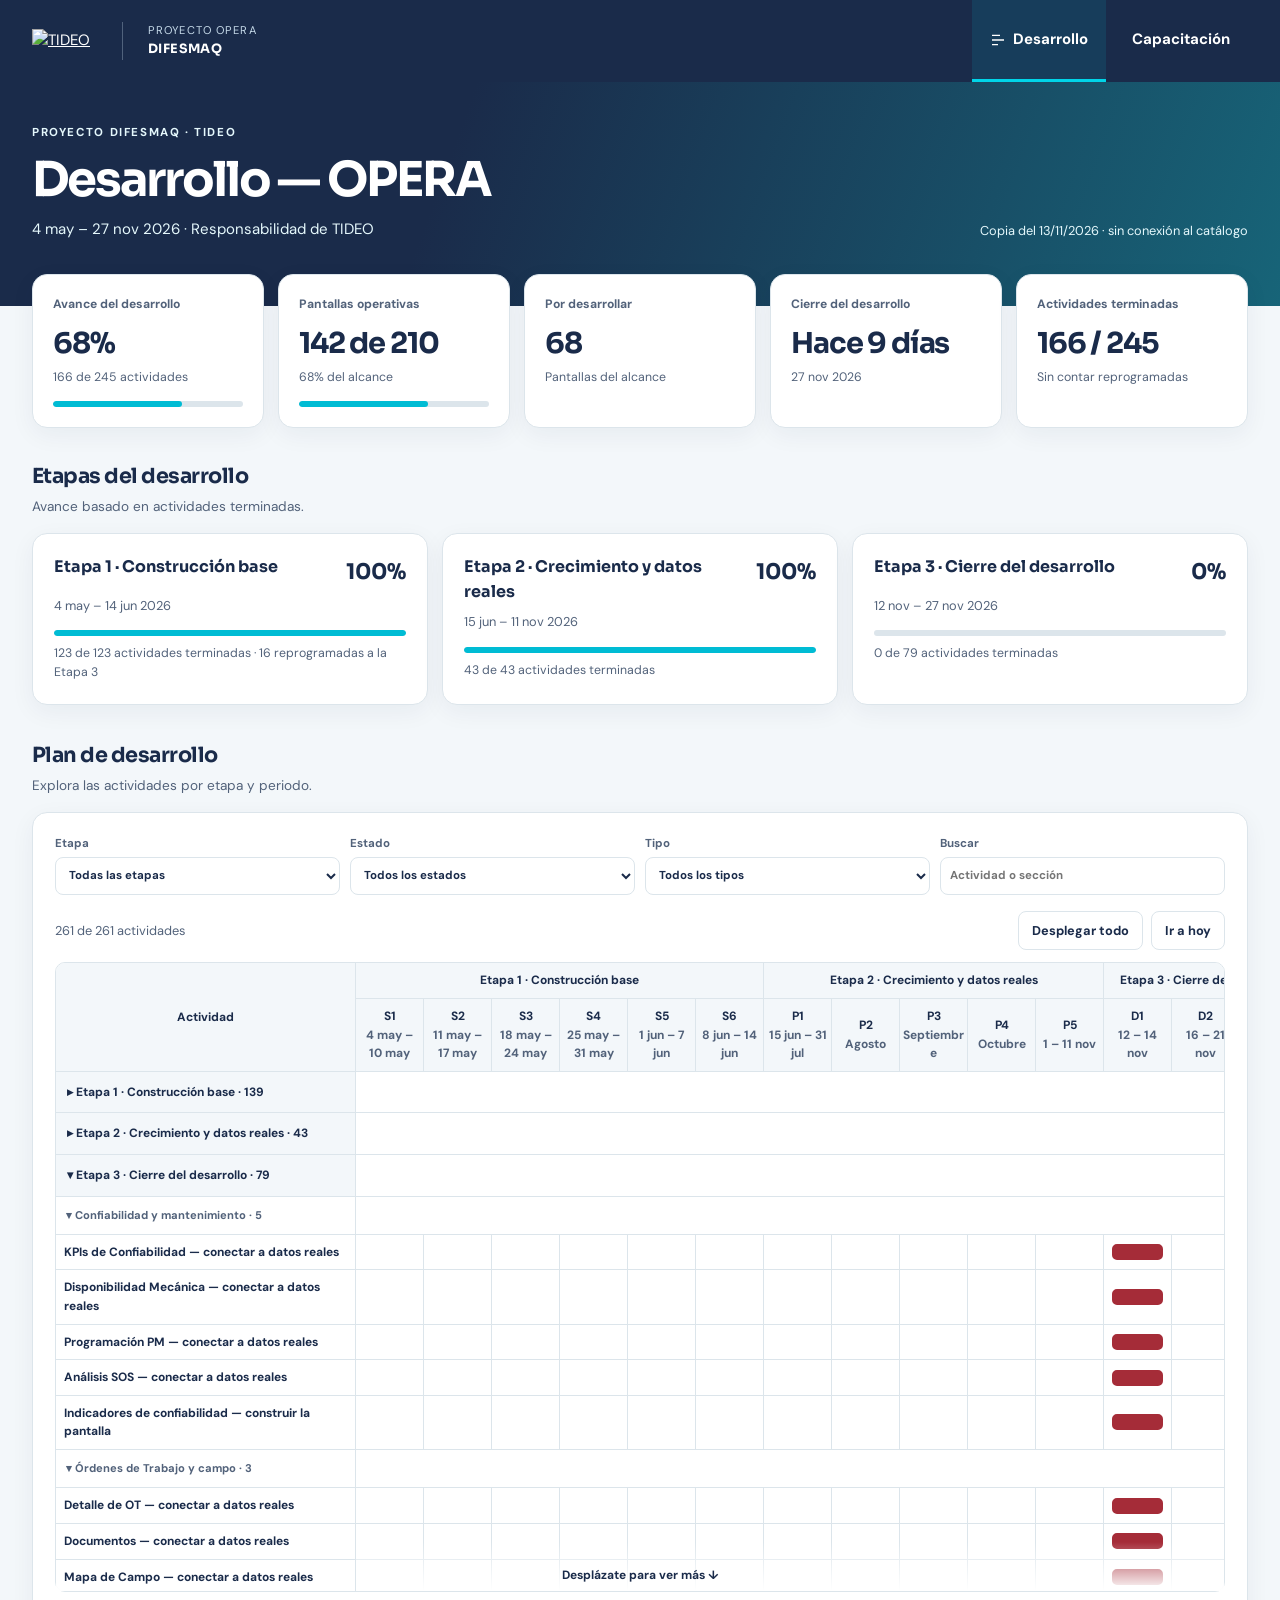
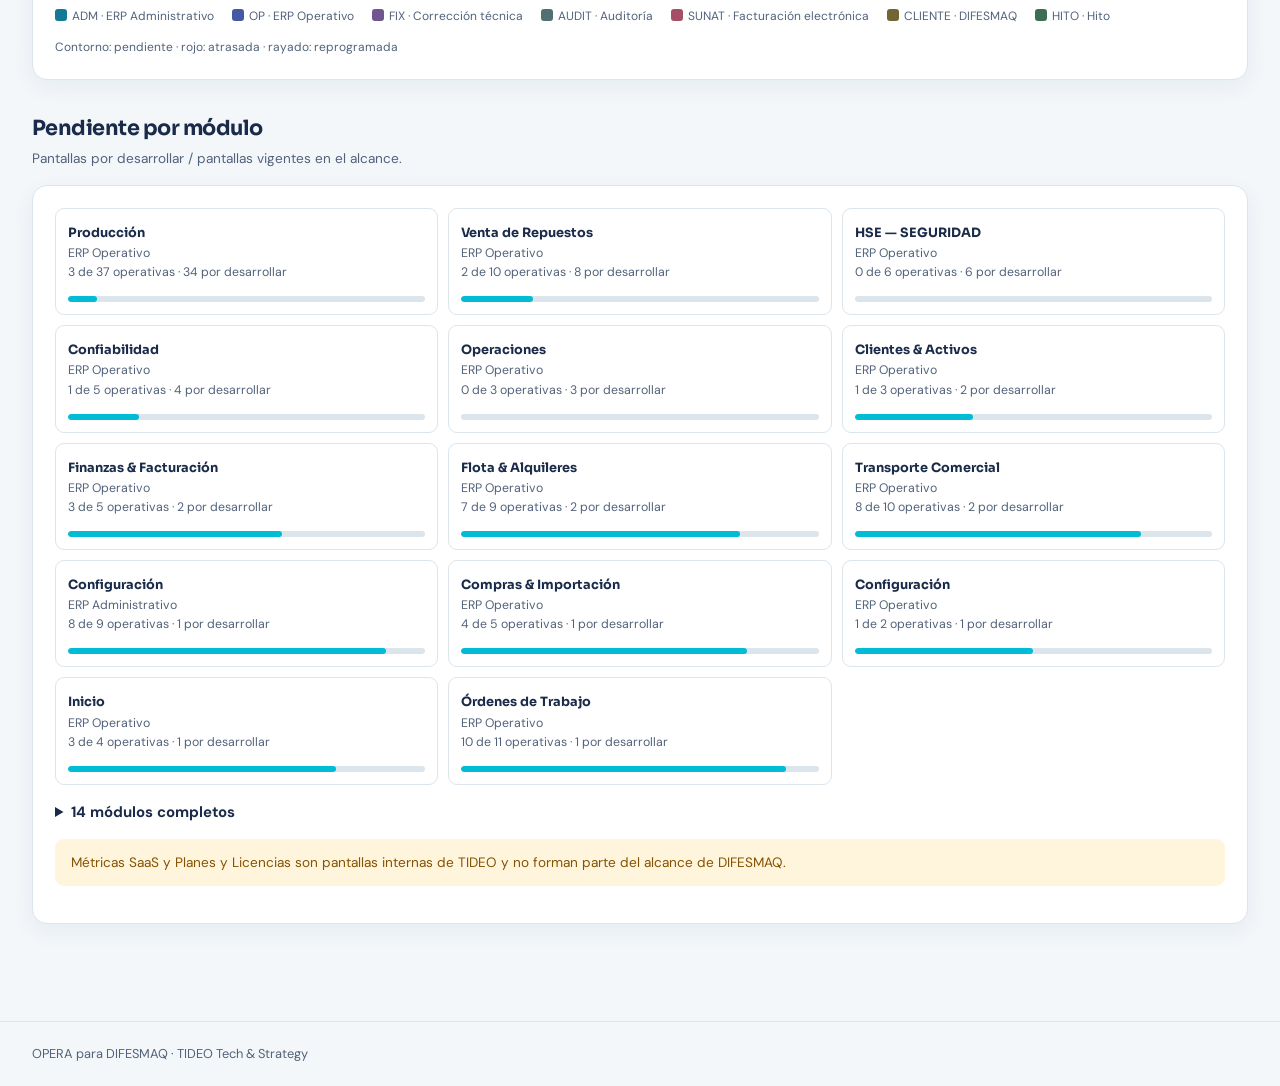
==== commit f99b500a: "feat(gantt): actualización automática desde el catálogo del ERP - La página lee en vivo el catálogo " ====
--- a/docs-cliente/gantt/index.html
+++ b/docs-cliente/gantt/index.html
@@ -5,7 +5,7 @@
   <meta name="color-scheme" content="light dark"><title>OPERA · DIFESMAQ</title>
   <link rel="preconnect" href="https://fonts.googleapis.com"><link rel="preconnect" href="https://fonts.gstatic.com" crossorigin>
   <link href="https://fonts.googleapis.com/css2?family=DM+Sans:wght@400;500;600;700&family=Sora:wght@400;600;700&display=swap" rel="stylesheet">
-  <link rel="stylesheet" href="estilos.css"><script defer src="datos.js"></script><script defer src="app.js"></script>
+  <link rel="stylesheet" href="estilos.css"><script defer src="datos.js"></script><script defer src="calculo.js"></script><script defer src="app.js"></script>
 </head>
 <body>
 <header class="topbar"><div class="top-inner"><a class="brand" href="https://www.tideo.tech/" aria-label="TIDEO Tech & Strategy"><img class="logo" src="logo.png" alt="TIDEO"><img class="logo-icon" src="logo-icon.png" alt=""></a><div class="top-client"><span>PROYECTO OPERA</span><strong>DIFESMAQ</strong></div><nav aria-label="Vistas del proyecto"><a href="#desarrollo" data-view="desarrollo"><svg aria-hidden="true" viewBox="0 0 24 24" width="16" height="16" fill="none" stroke="currentColor" stroke-width="2"><path d="M3 5h12M3 12h18M3 19h9"/></svg> Desarrollo</a><a href="#capacitacion" data-view="capacitacion">Capacitación</a></nav></div></header>
--- a/docs-cliente/gantt/estilos.css
+++ b/docs-cliente/gantt/estilos.css
@@ -922,3 +922,8 @@
   }
 
 }
+
+.badge.por-registrar {
+  background: #fff0c2;
+  color: #795000;
+}
